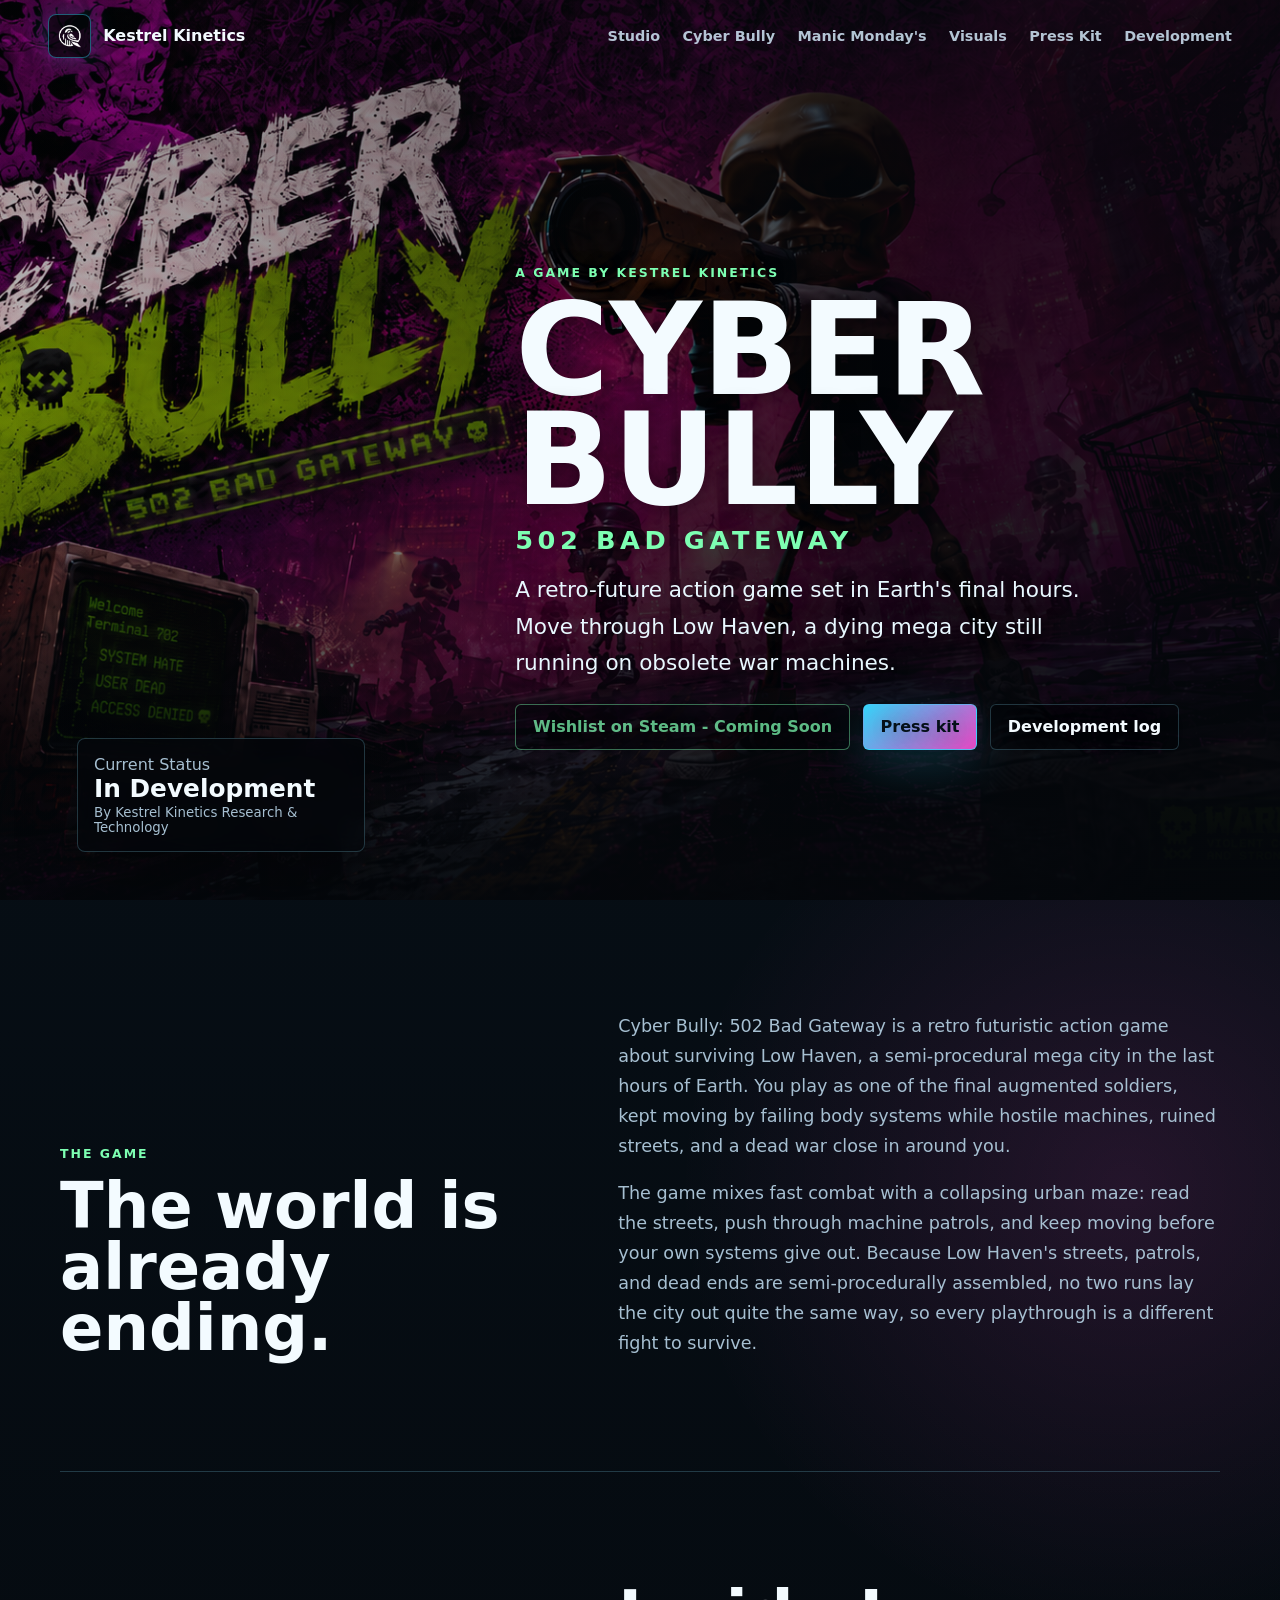
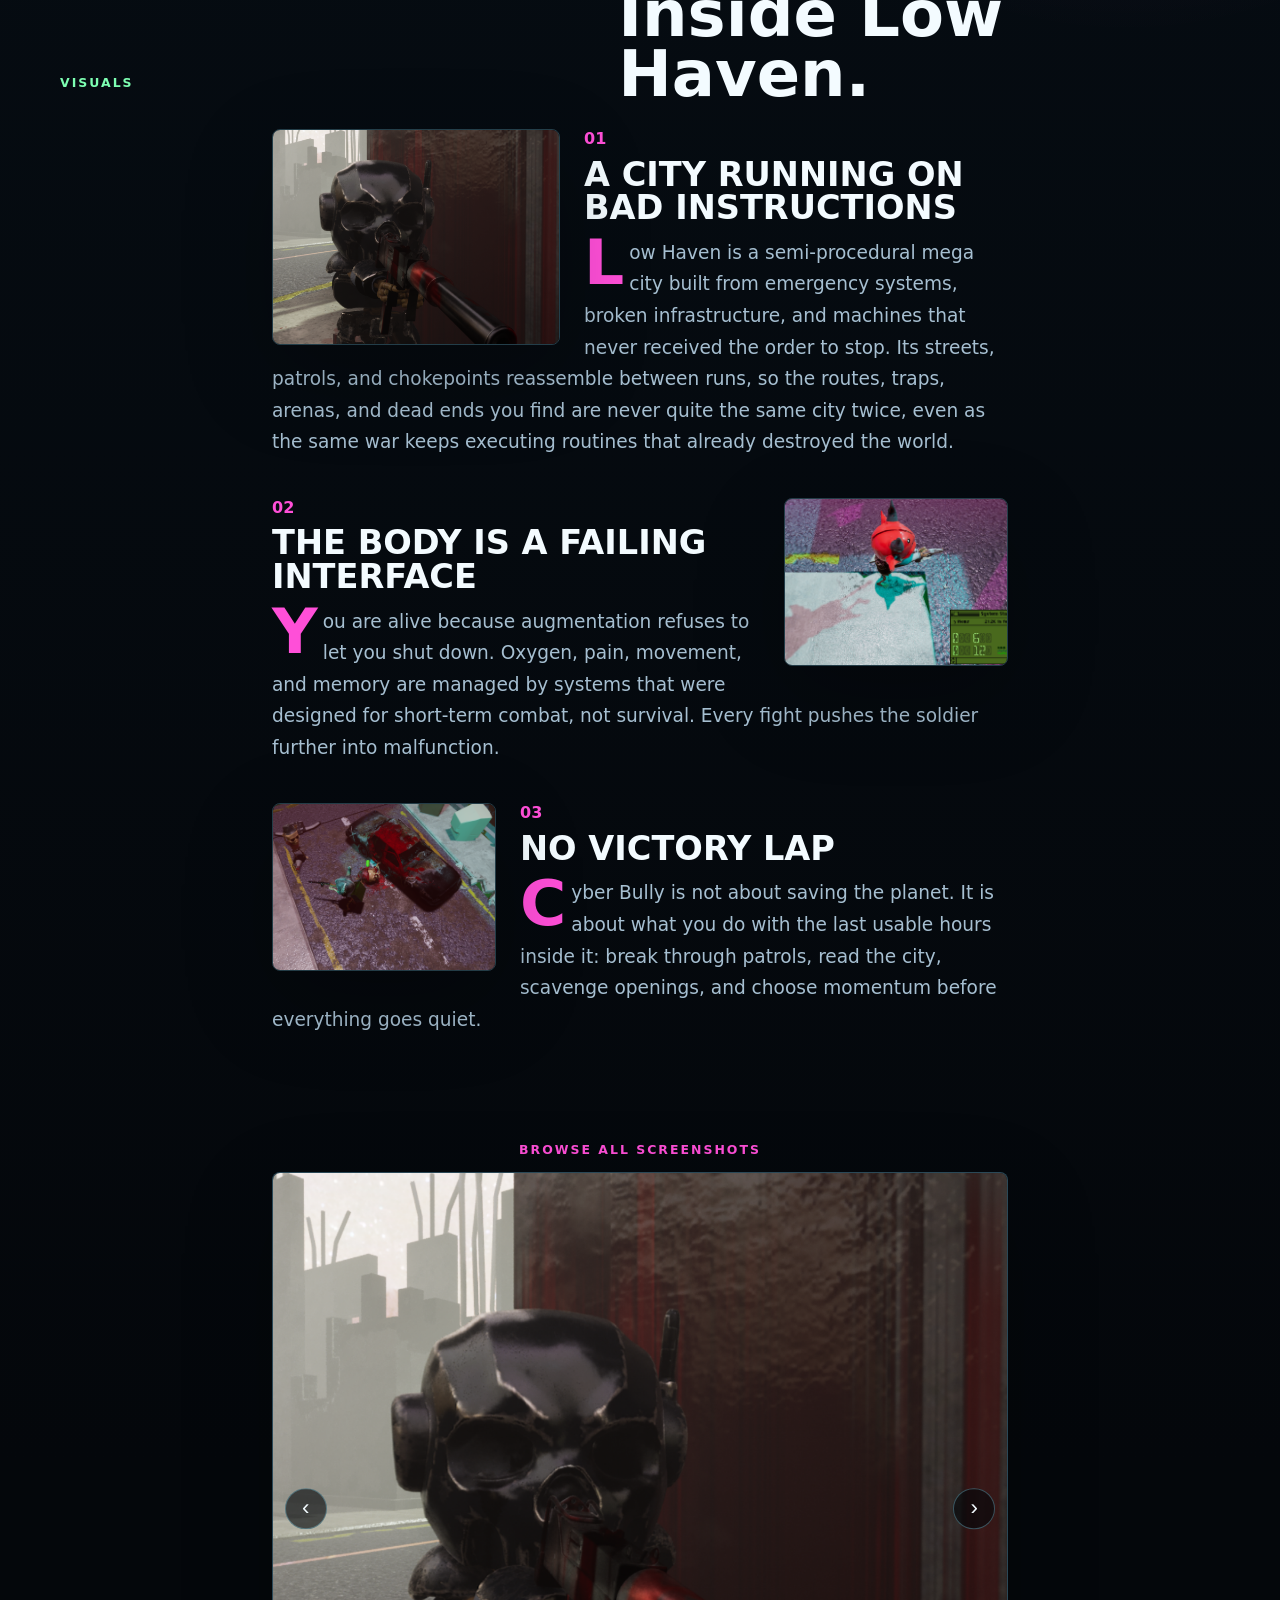
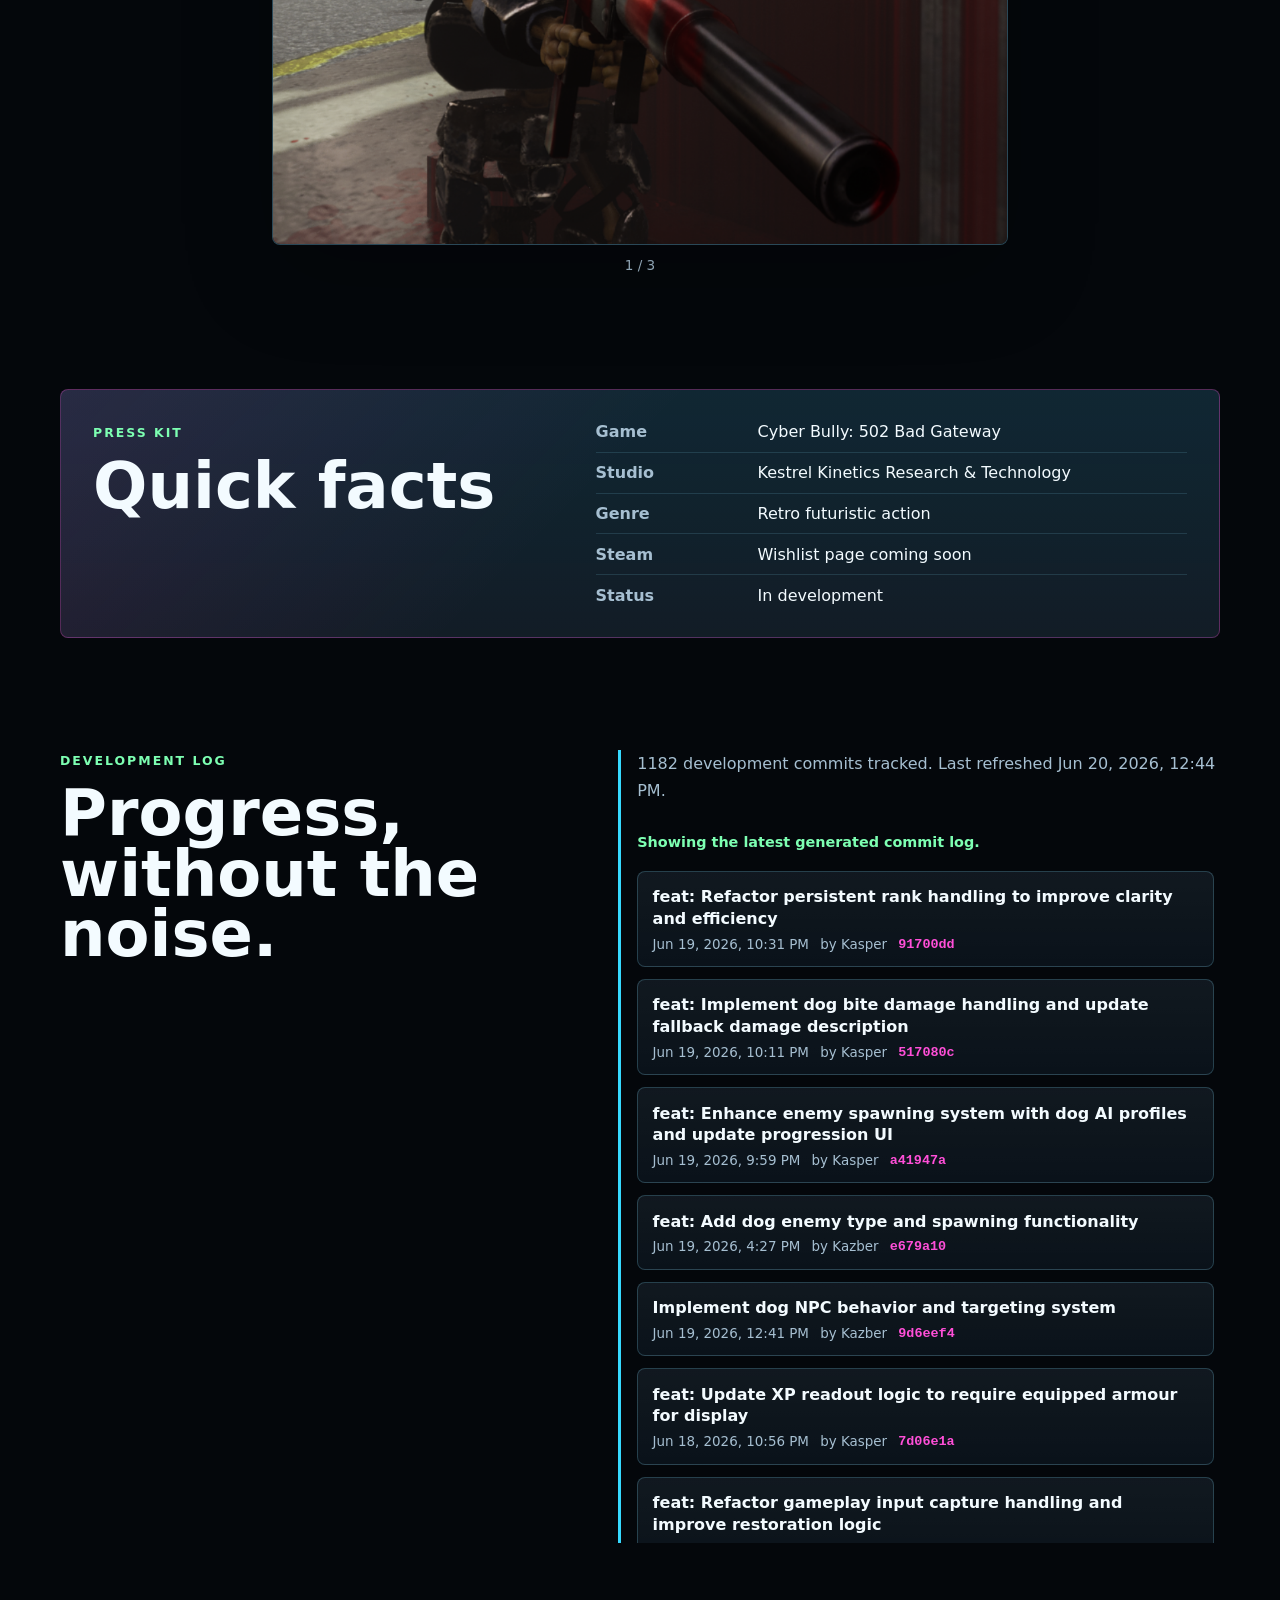
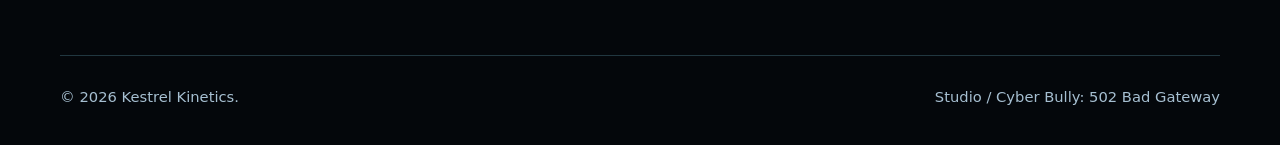
==== cyber-bully/index.html @ 4fff425d "Label the screenshot carousel so it reads as its own section Add a "Browse all screenshots" caption " ====
<!doctype html>
<html lang="en">
  <head>
    <meta charset="utf-8">
    <meta name="viewport" content="width=device-width, initial-scale=1">
    <meta name="description" content="Cyber Bully: 502 Bad Gateway is a retro futuristic action game set in Earth's final hours after World War Three ends civilisation almost instantly.">
    <meta property="og:title" content="Cyber Bully: 502 Bad Gateway | Kestrel Kinetics">
    <meta property="og:description" content="Navigate a procedurally generated mega city as one of the last functioning soldiers on a broken, dying Earth.">
    <meta property="og:type" content="website">
    <meta property="og:image" content="../assets/images/cyber-bully/gallery/title.png">
    <meta name="theme-color" content="#071018">
    <title>Cyber Bully: 502 Bad Gateway | Kestrel Kinetics</title>
    <link rel="icon" href="../assets/icons/kestrel.ico">
    <link rel="preload" href="../assets/images/cyber-bully/gallery/title.png" as="image">
    <link rel="stylesheet" href="../assets/styles.css">
  </head>
  <body data-commit-feed="../assets/commits.json" data-gallery-feed="../assets/gallery.json">
    <header class="site-header" data-header>
      <a class="brand" href="../" aria-label="Kestrel Kinetics home">
        <span class="brand-logo-frame">
          <img class="brand-logo" src="../assets/images/studio/kestrel-logo.png" alt="">
        </span>
        <span class="brand-name">
          <span>Kestrel Kinetics</span>
        </span>
      </a>
      <nav class="site-nav" aria-label="Primary navigation">
        <a href="../">Studio</a>
        <a href="./">Cyber Bully</a>
        <a href="../manic-mondays/">Manic Monday's</a>
        <a href="#visuals">Visuals</a>
        <a href="#press">Press Kit</a>
        <a href="#development">Development</a>
      </nav>
    </header>

    <main id="top">
      <section class="hero game-hero" aria-label="Cyber Bully promotion">
        <img class="hero-image" src="../assets/images/cyber-bully/gallery/title.png" alt="Cyber Bully: 502 Bad Gateway title art showing a skeletal fighter in a neon ruined city.">
        <div class="hero-shade" aria-hidden="true"></div>
        <div class="hero-content">
          <p class="eyebrow">A game by Kestrel Kinetics</p>
          <h1 class="game-title">
            <span>Cyber Bully</span>
            <span class="title-subtitle">502 Bad Gateway</span>
          </h1>
          <p class="hero-copy">A retro-future action game set in Earth's final hours. Move through Low Haven, a dying mega city still running on obsolete war machines.</p>
          <div class="hero-actions">
            <span class="button button-steam button-disabled" aria-disabled="true">Wishlist on Steam - Coming Soon</span>
            <a class="button button-primary" href="#press">Press kit</a>
            <a class="button button-secondary" href="#development">Development log</a>
          </div>
        </div>
        <aside class="status-panel" aria-label="Game status">
          <span>Current Status</span>
          <strong>In Development</strong>
          <small>By Kestrel Kinetics Research &amp; Technology</small>
        </aside>
      </section>

      <section class="section split" id="game">
        <div>
          <p class="eyebrow">The game</p>
          <h2>The world is already ending.</h2>
        </div>
        <div class="intro-copy">
          <p>Cyber Bully: 502 Bad Gateway is a retro futuristic action game about surviving Low Haven, a semi-procedural mega city in the last hours of Earth. You play as one of the final augmented soldiers, kept moving by failing body systems while hostile machines, ruined streets, and a dead war close in around you.</p>
          <p>The game mixes fast combat with a collapsing urban maze: read the streets, push through machine patrols, and keep moving before your own systems give out. Because Low Haven's streets, patrols, and dead ends are semi-procedurally assembled, no two runs lay the city out quite the same way, so every playthrough is a different fight to survive.</p>
        </div>
      </section>

      <section class="section magazine-section" id="visuals">
        <div class="section-heading">
          <p class="eyebrow">Visuals</p>
          <h2>Inside Low Haven.</h2>
        </div>
        <p class="gallery-note" data-gallery-status hidden>Loading image feed...</p>
        <div class="magazine-layout" data-gallery-flow>
          <div class="magazine-copy" data-gallery-block="0">
            <span class="card-number">01</span>
            <h3>A City Running on Bad Instructions</h3>
            <p>Low Haven is a semi-procedural mega city built from emergency systems, broken infrastructure, and machines that never received the order to stop. Its streets, patrols, and chokepoints reassemble between runs, so the routes, traps, arenas, and dead ends you find are never quite the same city twice, even as the same war keeps executing routines that already destroyed the world.</p>
          </div>
          <div class="magazine-copy" data-gallery-block="1">
            <span class="card-number">02</span>
            <h3>The Body Is a Failing Interface</h3>
            <p>You are alive because augmentation refuses to let you shut down. Oxygen, pain, movement, and memory are managed by systems that were designed for short-term combat, not survival. Every fight pushes the soldier further into malfunction.</p>
          </div>
          <div class="magazine-copy" data-gallery-block="2">
            <span class="card-number">03</span>
            <h3>No Victory Lap</h3>
            <p>Cyber Bully is not about saving the planet. It is about what you do with the last usable hours inside it: break through patrols, read the city, scavenge openings, and choose momentum before everything goes quiet.</p>
          </div>
        </div>

        <div class="screenshot-gallery" data-gallery-carousel hidden>
          <p class="screenshot-gallery-label">Browse all screenshots</p>
          <div class="screenshot-gallery-viewport">
            <img class="screenshot-gallery-image" data-gallery-carousel-image alt="">
            <button class="screenshot-gallery-arrow screenshot-gallery-prev" type="button" data-gallery-prev aria-label="Previous screenshot">&#8249;</button>
            <button class="screenshot-gallery-arrow screenshot-gallery-next" type="button" data-gallery-next aria-label="Next screenshot">&#8250;</button>
          </div>
          <p class="screenshot-gallery-count" data-gallery-carousel-count></p>
        </div>
      </section>

      <section class="press-band" id="press">
        <div>
          <p class="eyebrow">Press kit</p>
          <h2>Quick facts</h2>
        </div>
        <dl class="facts">
          <div>
            <dt>Game</dt>
            <dd>Cyber Bully: 502 Bad Gateway</dd>
          </div>
          <div>
            <dt>Studio</dt>
            <dd><a href="../">Kestrel Kinetics Research &amp; Technology</a></dd>
          </div>
          <div>
            <dt>Genre</dt>
            <dd>Retro futuristic action</dd>
          </div>
          <div>
            <dt>Steam</dt>
            <dd>Wishlist page coming soon</dd>
          </div>
          <div>
            <dt>Status</dt>
            <dd>In development</dd>
          </div>
        </dl>
      </section>

      <section class="section development" id="development">
        <div class="section-heading">
          <p class="eyebrow">Development log</p>
          <h2>Progress, without the noise.</h2>
        </div>
        <div class="development-panel">
          <div class="development-summary">
            <p data-commit-summary>Loading the Cyber Bully development history.</p>
          </div>
          <p class="commit-status" data-commit-status>Syncing development log...</p>
          <ol class="commit-list" data-commit-list aria-live="polite"></ol>
        </div>
      </section>
    </main>

    <footer class="site-footer">
      <span>&copy; <span data-year>2026</span> Kestrel Kinetics.</span>
      <span><a href="../">Studio</a> / Cyber Bully: 502 Bad Gateway</span>
    </footer>

    <script src="../assets/script.js"></script>
  </body>
</html>
---- assets/styles.css ----
:root {
  color-scheme: dark;
  --bg: #071018;
  --bg-deep: #04070b;
  --panel: rgba(8, 18, 28, 0.78);
  --panel-solid: #0d1822;
  --text: #f3fbff;
  --muted: #a6bfd1;
  --line: rgba(135, 227, 255, 0.22);
  --cyan: #36d9ff;
  --pink: #ff4fd8;
  --amber: #ffc15a;
  --green: #7dffb2;
  --shadow: rgba(0, 0, 0, 0.45);
  font-family: Inter, ui-sans-serif, system-ui, -apple-system, BlinkMacSystemFont, "Segoe UI", sans-serif;
}

* {
  box-sizing: border-box;
}

html {
  scroll-behavior: smooth;
}

body {
  margin: 0;
  min-width: 320px;
  background:
    radial-gradient(circle at 20% 0%, rgba(54, 217, 255, 0.14), transparent 32rem),
    radial-gradient(circle at 88% 24%, rgba(255, 79, 216, 0.12), transparent 28rem),
    linear-gradient(180deg, var(--bg), var(--bg-deep) 62%);
  color: var(--text);
}

body::before {
  position: fixed;
  inset: 0;
  z-index: -1;
  pointer-events: none;
  content: "";
  opacity: 0.2;
  background-image:
    linear-gradient(rgba(255, 255, 255, 0.04) 1px, transparent 1px),
    linear-gradient(90deg, rgba(255, 255, 255, 0.04) 1px, transparent 1px);
  background-size: 44px 44px;
  mask-image: linear-gradient(180deg, rgba(0, 0, 0, 0.95), transparent 80%);
}

a {
  color: inherit;
  text-decoration: none;
}

img {
  display: block;
  max-width: 100%;
}

.site-header {
  position: fixed;
  top: 0;
  left: 0;
  right: 0;
  z-index: 20;
  display: flex;
  align-items: center;
  justify-content: space-between;
  gap: 1.5rem;
  padding: 0.9rem clamp(1rem, 4vw, 3rem);
  border-bottom: 1px solid transparent;
  transition: background 180ms ease, border-color 180ms ease, backdrop-filter 180ms ease;
}

.site-header.is-scrolled {
  border-color: var(--line);
  background: rgba(4, 7, 11, 0.82);
  backdrop-filter: blur(14px);
}

.brand {
  display: inline-flex;
  align-items: center;
  gap: 0.75rem;
  min-width: 0;
}

.brand-logo-frame {
  display: grid;
  width: 2.7rem;
  height: 2.7rem;
  flex: 0 0 auto;
  place-items: center;
  border: 1px solid rgba(54, 217, 255, 0.42);
  border-radius: 8px;
  background: rgba(4, 7, 11, 0.72);
  box-shadow: 0 0 28px rgba(54, 217, 255, 0.2);
}

.brand-logo {
  width: 2rem;
  height: 2rem;
  object-fit: contain;
}

.brand-name {
  display: block;
  max-width: 24rem;
  color: var(--text);
  font-weight: 900;
  line-height: 1.05;
}

.site-nav {
  display: flex;
  align-items: center;
  justify-content: flex-end;
  gap: clamp(0.7rem, 2.5vw, 1.4rem);
  color: #d8efff;
  font-size: 0.9rem;
  font-weight: 700;
}

.site-nav a {
  opacity: 0.82;
  transition: color 160ms ease, opacity 160ms ease;
}

.site-nav a:hover,
.site-nav a:focus-visible,
.site-footer a:hover,
.site-footer a:focus-visible,
.facts a:hover,
.facts a:focus-visible {
  color: var(--cyan);
  opacity: 1;
}

.studio-hero,
.hero {
  position: relative;
  min-height: 100svh;
  overflow: hidden;
  padding: 7rem clamp(1rem, 6vw, 5rem) 3rem;
  isolation: isolate;
}

.studio-hero {
  display: grid;
  grid-template-columns: minmax(16rem, 0.78fr) minmax(18rem, 1fr);
  gap: clamp(2rem, 7vw, 6rem);
  align-items: center;
}

.studio-hero::after {
  position: absolute;
  inset: auto -10vw -18rem -10vw;
  z-index: -1;
  height: 38rem;
  content: "";
  background:
    linear-gradient(90deg, transparent, rgba(54, 217, 255, 0.24), transparent),
    radial-gradient(circle, rgba(255, 79, 216, 0.18), transparent 62%);
  filter: blur(18px);
}

.studio-logo-stage {
  display: grid;
  place-items: center;
  min-height: 26rem;
  border: 1px solid var(--line);
  border-radius: 8px;
  background:
    radial-gradient(circle at 50% 48%, rgba(54, 217, 255, 0.22), transparent 38%),
    linear-gradient(180deg, rgba(255, 255, 255, 0.055), rgba(255, 255, 255, 0.018)),
    rgba(4, 7, 11, 0.64);
  box-shadow: 0 30px 80px rgba(0, 0, 0, 0.24);
}

.studio-logo-stage img {
  width: min(70%, 22rem);
  max-height: 18rem;
  object-fit: contain;
  filter: drop-shadow(0 0 32px rgba(54, 217, 255, 0.28));
}

.studio-hero-copy {
  width: min(44rem, 100%);
}

.hero {
  display: grid;
}

.hero-image,
.hero-shade {
  position: absolute;
  inset: 0;
  width: 100%;
  height: 100%;
}

.hero-image {
  z-index: -3;
  object-fit: cover;
  object-position: center;
}

.hero-shade {
  z-index: -2;
  background:
    linear-gradient(90deg, rgba(4, 7, 11, 0.16), rgba(4, 7, 11, 0.36) 38%, rgba(4, 7, 11, 0.82) 70%),
    linear-gradient(180deg, rgba(4, 7, 11, 0.28), rgba(4, 7, 11, 0.1) 45%, rgba(4, 7, 11, 0.94));
}

.hero-content {
  align-self: center;
  justify-self: end;
  width: min(43rem, 100%);
  padding-top: 3rem;
  text-shadow: 0 2px 24px var(--shadow);
}

.eyebrow {
  margin: 0 0 0.75rem;
  color: var(--green);
  font-size: 0.78rem;
  font-weight: 900;
  letter-spacing: 0.16em;
  text-transform: uppercase;
}

h1,
h2,
h3,
p {
  margin-top: 0;
}

h1 {
  margin-bottom: 1rem;
  font-size: clamp(3.2rem, 10vw, 8.8rem);
  line-height: 0.86;
  text-transform: uppercase;
}

.studio-hero h1 {
  max-width: 12ch;
}

.studio-title span:first-child,
.game-title span:first-child,
.title-subtitle {
  display: block;
}

.title-subtitle {
  margin-top: 0.7rem;
  color: var(--green);
  font-size: clamp(1rem, 2vw, 1.6rem);
  font-weight: 900;
  letter-spacing: 0.18em;
  line-height: 1.15;
}

h2 {
  margin-bottom: 0;
  font-size: clamp(2.1rem, 5vw, 4.5rem);
  line-height: 0.95;
}

h3 {
  margin-bottom: 0.75rem;
  font-size: 1.2rem;
}

p {
  color: var(--muted);
  line-height: 1.7;
}

.hero-copy {
  max-width: 38rem;
  color: #e8f8ff;
  font-size: clamp(1rem, 1.9vw, 1.35rem);
}

.hero-actions,
.development-summary {
  display: flex;
  flex-wrap: wrap;
  gap: 0.8rem;
  align-items: center;
}

.button {
  display: inline-flex;
  min-height: 2.9rem;
  align-items: center;
  justify-content: center;
  border: 1px solid var(--line);
  border-radius: 6px;
  padding: 0.8rem 1.05rem;
  font-weight: 900;
  transition: transform 160ms ease, border-color 160ms ease, background 160ms ease, box-shadow 160ms ease;
}

.button:hover,
.button:focus-visible,
.project-panel:hover,
.project-panel:focus-visible {
  transform: translateY(-2px);
}

.button-primary {
  border-color: rgba(54, 217, 255, 0.64);
  background: linear-gradient(135deg, rgba(54, 217, 255, 0.98), rgba(255, 79, 216, 0.9));
  box-shadow: 0 16px 50px rgba(54, 217, 255, 0.2);
  color: #041018;
}

.button-secondary {
  background: rgba(4, 7, 11, 0.52);
  color: var(--text);
}

.button-steam {
  border-color: rgba(125, 255, 178, 0.58);
  background: rgba(4, 7, 11, 0.68);
  color: var(--green);
}

.button-disabled {
  cursor: not-allowed;
  opacity: 0.72;
}

.button-disabled:hover,
.button-disabled:focus-visible {
  transform: none;
}

.status-panel {
  position: absolute;
  left: clamp(1rem, 6vw, 5rem);
  bottom: 3rem;
  width: min(18rem, calc(100% - 2rem));
  border: 1px solid var(--line);
  border-radius: 8px;
  padding: 1rem;
  background: rgba(4, 7, 11, 0.68);
  box-shadow: 0 20px 60px rgba(0, 0, 0, 0.32);
  backdrop-filter: blur(12px);
}

.status-panel span,
.status-panel small {
  display: block;
  color: var(--muted);
}

.status-panel strong {
  display: block;
  margin: 0.2rem 0;
  color: var(--text);
  font-size: 1.55rem;
  line-height: 1;
}

.section,
.feature-grid,
.press-band,
.site-footer {
  width: min(1160px, calc(100% - 2rem));
  margin-inline: auto;
}

.section {
  padding: clamp(4rem, 9vw, 7rem) 0;
}

.split,
.section-heading,
.development {
  display: grid;
  grid-template-columns: minmax(0, 0.8fr) minmax(18rem, 1fr);
  gap: clamp(2rem, 6vw, 5rem);
  align-items: end;
}

.split p:last-child {
  margin-bottom: 0;
  font-size: 1.1rem;
}

.intro-copy p {
  font-size: 1.1rem;
}

.intro-copy p:last-child {
  margin-bottom: 0;
}

.project-section {
  border-top: 1px solid var(--line);
}

.section-heading {
  margin-bottom: 1.5rem;
}

.section-heading > p:last-child {
  margin-bottom: 0;
  font-size: 1.05rem;
}

.project-grid {
  display: grid;
  gap: 1.25rem;
}

.project-panel {
  display: grid;
  grid-template-columns: minmax(18rem, 1fr) minmax(16rem, 0.7fr);
  overflow: hidden;
  border: 1px solid rgba(255, 79, 216, 0.28);
  border-radius: 8px;
  background: var(--panel-solid);
  transition: transform 160ms ease, border-color 160ms ease, box-shadow 160ms ease;
}

.project-panel:hover,
.project-panel:focus-visible {
  border-color: rgba(54, 217, 255, 0.46);
  box-shadow: 0 24px 70px rgba(54, 217, 255, 0.12);
}

.project-panel-placeholder {
  opacity: 0.72;
}

.project-media {
  min-height: 20rem;
}

.project-media-placeholder {
  display: block;
  background:
    repeating-linear-gradient(135deg, rgba(255, 255, 255, 0.04) 0 2px, transparent 2px 14px),
    var(--panel);
}

.project-media img {
  width: 100%;
  height: 100%;
  object-fit: cover;
}

.project-copy {
  display: grid;
  align-content: center;
  gap: 0.75rem;
  padding: clamp(1.25rem, 4vw, 2rem);
}

.project-kicker {
  color: var(--green);
  font-size: 0.78rem;
  font-weight: 900;
  letter-spacing: 0.16em;
  text-transform: uppercase;
}

.project-copy strong {
  font-size: clamp(2rem, 4.4vw, 4.2rem);
  line-height: 0.9;
  text-transform: uppercase;
}

.project-copy span:last-child {
  color: var(--muted);
  line-height: 1.7;
}

.feature-grid {
  display: grid;
  grid-template-columns: repeat(3, minmax(0, 1fr));
  gap: 1rem;
  padding-bottom: clamp(4rem, 8vw, 6rem);
}

.compact-grid {
  padding-bottom: clamp(2rem, 5vw, 4rem);
}

.feature-card,
.systems-list article {
  border: 1px solid var(--line);
  border-radius: 8px;
  background:
    linear-gradient(180deg, rgba(255, 255, 255, 0.055), rgba(255, 255, 255, 0.018)),
    var(--panel);
  box-shadow: 0 22px 70px rgba(0, 0, 0, 0.18);
}

.feature-card {
  min-height: 18rem;
  padding: 1.25rem;
}

.feature-card p,
.systems-list p {
  margin-bottom: 0;
}

.card-number {
  display: inline-block;
  margin-bottom: 3.5rem;
  color: var(--pink);
  font-weight: 900;
}

.systems {
  border-top: 1px solid var(--line);
}

.magazine-section {
  border-top: 1px solid var(--line);
}

.gallery-note {
  max-width: 42rem;
  margin-bottom: 1.2rem;
  color: var(--green);
  font-size: 0.9rem;
  font-weight: 800;
}

.magazine-layout {
  max-width: 46rem;
  margin: 0 auto;
}

.magazine-layout::after {
  content: "";
  display: table;
  clear: both;
}

.magazine-copy {
  margin-bottom: clamp(1.5rem, 4vw, 2.5rem);
}

.magazine-copy::after {
  content: "";
  display: table;
  clear: both;
}

.magazine-copy p:first-of-type::first-letter {
  float: left;
  margin: 0.02em 0.08em 0 0;
  color: var(--pink);
  font-size: 3.4em;
  font-weight: 900;
  line-height: 0.78;
}

.magazine-image {
  position: relative;
  float: left;
  width: min(100%, 14rem);
  height: auto;
  margin: 0 clamp(1rem, 3vw, 1.5rem) 0.5rem 0;
  border: 1px solid rgba(135, 227, 255, 0.24);
  border-radius: 8px;
  object-fit: cover;
  aspect-ratio: 4 / 3;
  box-shadow: 0 30px 90px rgba(0, 0, 0, 0.24);
  shape-outside: inset(0 round 8px);
  transition: transform 260ms ease, filter 260ms ease;
}

.magazine-image.is-right {
  float: right;
  margin: 0 0 0.5rem clamp(1rem, 3vw, 1.5rem);
}

.magazine-image.is-featured {
  width: min(100%, 18rem);
}

.magazine-image:hover {
  filter: saturate(1.08) contrast(1.06);
  transform: scale(1.02);
}

.magazine-copy .card-number {
  margin-bottom: 0.6rem;
}

.magazine-copy h3 {
  font-size: clamp(1.5rem, 3vw, 2.1rem);
  line-height: 1;
  text-transform: uppercase;
}

.magazine-copy p {
  margin-bottom: 0;
  font-size: clamp(1rem, 1.8vw, 1.16rem);
}

.screenshot-gallery {
  max-width: 46rem;
  margin: clamp(2.5rem, 6vw, 4rem) auto 0;
}

.screenshot-gallery-label {
  margin: 0 0 0.75rem;
  color: var(--pink);
  font-size: 0.78rem;
  font-weight: 900;
  letter-spacing: 0.16em;
  text-transform: uppercase;
  text-align: center;
}

.screenshot-gallery-viewport {
  position: relative;
  overflow: hidden;
  min-height: clamp(16rem, 40vw, 28rem);
  border: 1px solid rgba(135, 227, 255, 0.24);
  border-radius: 8px;
  background: var(--panel-solid);
  box-shadow: 0 30px 90px rgba(0, 0, 0, 0.24);
}

.screenshot-gallery-image {
  display: block;
  width: 100%;
  height: 100%;
  object-fit: cover;
}

.screenshot-gallery-arrow {
  position: absolute;
  top: 50%;
  display: grid;
  width: 2.6rem;
  height: 2.6rem;
  align-items: center;
  justify-content: center;
  transform: translateY(-50%);
  border: 1px solid rgba(135, 227, 255, 0.32);
  border-radius: 50%;
  background: rgba(4, 7, 11, 0.62);
  color: var(--text);
  font-size: 1.4rem;
  line-height: 1;
  cursor: pointer;
  transition: background 160ms ease, border-color 160ms ease;
}

.screenshot-gallery-arrow:hover,
.screenshot-gallery-arrow:focus-visible {
  border-color: rgba(54, 217, 255, 0.6);
  background: rgba(4, 7, 11, 0.85);
}

.screenshot-gallery-prev {
  left: 0.75rem;
}

.screenshot-gallery-next {
  right: 0.75rem;
}

.screenshot-gallery-count {
  margin: 0.6rem 0 0;
  color: var(--muted);
  font-size: 0.85rem;
  text-align: center;
}

.systems-list {
  display: grid;
  gap: 0.8rem;
}

.systems-list article {
  display: grid;
  grid-template-columns: minmax(12rem, 0.4fr) minmax(0, 1fr);
  gap: 1rem;
  align-items: start;
  padding: 1rem;
}

.press-band {
  display: grid;
  grid-template-columns: minmax(0, 0.72fr) minmax(20rem, 1fr);
  gap: clamp(2rem, 6vw, 5rem);
  align-items: start;
  border: 1px solid rgba(255, 79, 216, 0.28);
  border-radius: 8px;
  padding: clamp(1.25rem, 4vw, 2rem);
  background:
    linear-gradient(135deg, rgba(255, 79, 216, 0.1), transparent 45%),
    linear-gradient(180deg, rgba(54, 217, 255, 0.08), rgba(255, 255, 255, 0.018)),
    var(--panel-solid);
}

.facts {
  display: grid;
  gap: 0.65rem;
  margin: 0;
}

.facts div {
  display: grid;
  grid-template-columns: minmax(8rem, 0.34fr) minmax(0, 1fr);
  gap: 1rem;
  border-bottom: 1px solid rgba(135, 227, 255, 0.14);
  padding-bottom: 0.65rem;
}

.facts div:last-child {
  border-bottom: 0;
  padding-bottom: 0;
}

dt {
  color: var(--muted);
  font-weight: 800;
}

dd {
  margin: 0;
  color: var(--text);
}

.development {
  align-items: start;
}

.development .section-heading {
  display: block;
  margin-bottom: 0;
}

.development-panel {
  border-left: 3px solid var(--cyan);
  padding-left: 1rem;
}

.development-summary {
  align-items: flex-start;
  flex-direction: column;
  margin-bottom: 1.25rem;
}

.development-summary p {
  margin-bottom: 0.4rem;
}

.commit-status {
  margin-bottom: 1rem;
  color: var(--green);
  font-size: 0.9rem;
  font-weight: 800;
}

.commit-list {
  display: grid;
  gap: 0.75rem;
  max-height: 42rem;
  margin: 0;
  overflow: auto;
  padding: 0 0.4rem 0 0;
  list-style: none;
}

.commit-item {
  border: 1px solid var(--line);
  border-radius: 8px;
  padding: 0.9rem;
  background:
    linear-gradient(180deg, rgba(255, 255, 255, 0.045), rgba(255, 255, 255, 0.014)),
    rgba(8, 18, 28, 0.68);
}

.commit-title {
  display: inline-block;
  margin-bottom: 0.45rem;
  color: var(--text);
  font-weight: 900;
  line-height: 1.35;
}

.commit-meta {
  display: flex;
  flex-wrap: wrap;
  gap: 0.45rem 0.7rem;
  color: var(--muted);
  font-size: 0.84rem;
}

.commit-sha {
  color: var(--pink);
  font-family: ui-monospace, "Cascadia Code", "Consolas", monospace;
  font-weight: 900;
}

.site-footer {
  display: flex;
  flex-wrap: wrap;
  justify-content: space-between;
  gap: 0.75rem;
  border-top: 1px solid var(--line);
  padding: 2rem 0 2.5rem;
  color: var(--muted);
  font-size: 0.92rem;
}

@media (max-width: 900px) {
  .site-header {
    align-items: flex-start;
    flex-direction: column;
    gap: 0.8rem;
  }

  .site-nav {
    width: 100%;
    justify-content: flex-start;
    overflow-x: auto;
    padding-bottom: 0.1rem;
  }

  .studio-hero,
  .split,
  .section-heading,
  .press-band,
  .development,
  .systems-list article,
  .project-panel {
    grid-template-columns: 1fr;
  }

  .magazine-image,
  .magazine-image.is-right {
    float: none;
    width: 100%;
    margin: 0 0 1rem;
  }

  .studio-hero {
    min-height: auto;
    padding-top: 9rem;
  }

  .studio-logo-stage {
    min-height: 20rem;
  }

  .hero {
    min-height: 920px;
    padding-top: 9rem;
  }

  .hero-image {
    object-position: 43% center;
  }

  .hero-content {
    align-self: start;
    justify-self: start;
    padding-top: 1.5rem;
  }

  .hero-shade {
    background:
      linear-gradient(180deg, rgba(4, 7, 11, 0.6), rgba(4, 7, 11, 0.12) 45%, rgba(4, 7, 11, 0.94)),
      linear-gradient(90deg, rgba(4, 7, 11, 0.2), rgba(4, 7, 11, 0.42));
  }

  .feature-grid {
    grid-template-columns: 1fr;
  }

  .feature-card {
    min-height: auto;
  }

  .card-number {
    margin-bottom: 1.5rem;
  }
}

@media (max-width: 560px) {
  h1 {
    font-size: clamp(3.1rem, 18vw, 4.5rem);
  }

  .brand-name {
    max-width: 16rem;
  }

  .hero {
    min-height: 820px;
  }

  .hero-actions .button,
  .development-summary .button {
    width: 100%;
  }

  .status-panel {
    bottom: 1rem;
  }

  .facts div {
    grid-template-columns: 1fr;
    gap: 0.18rem;
  }

}
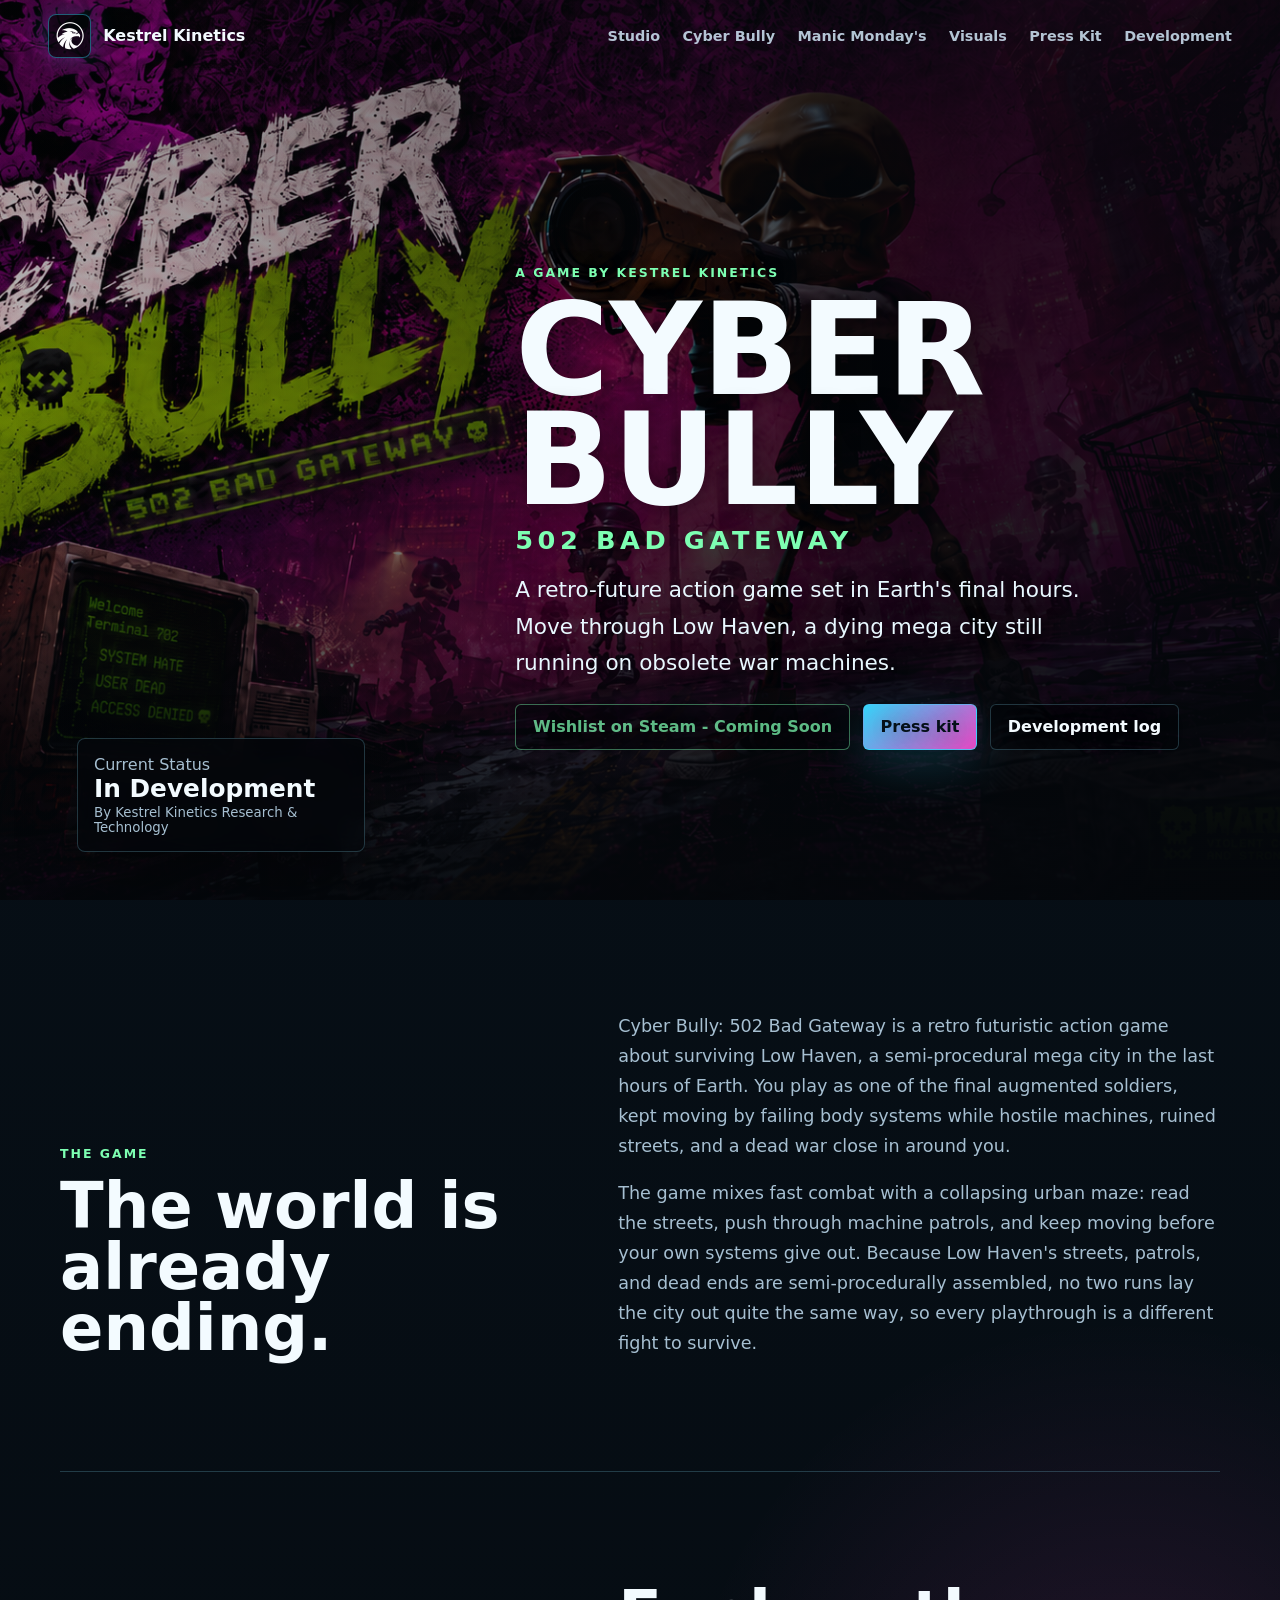
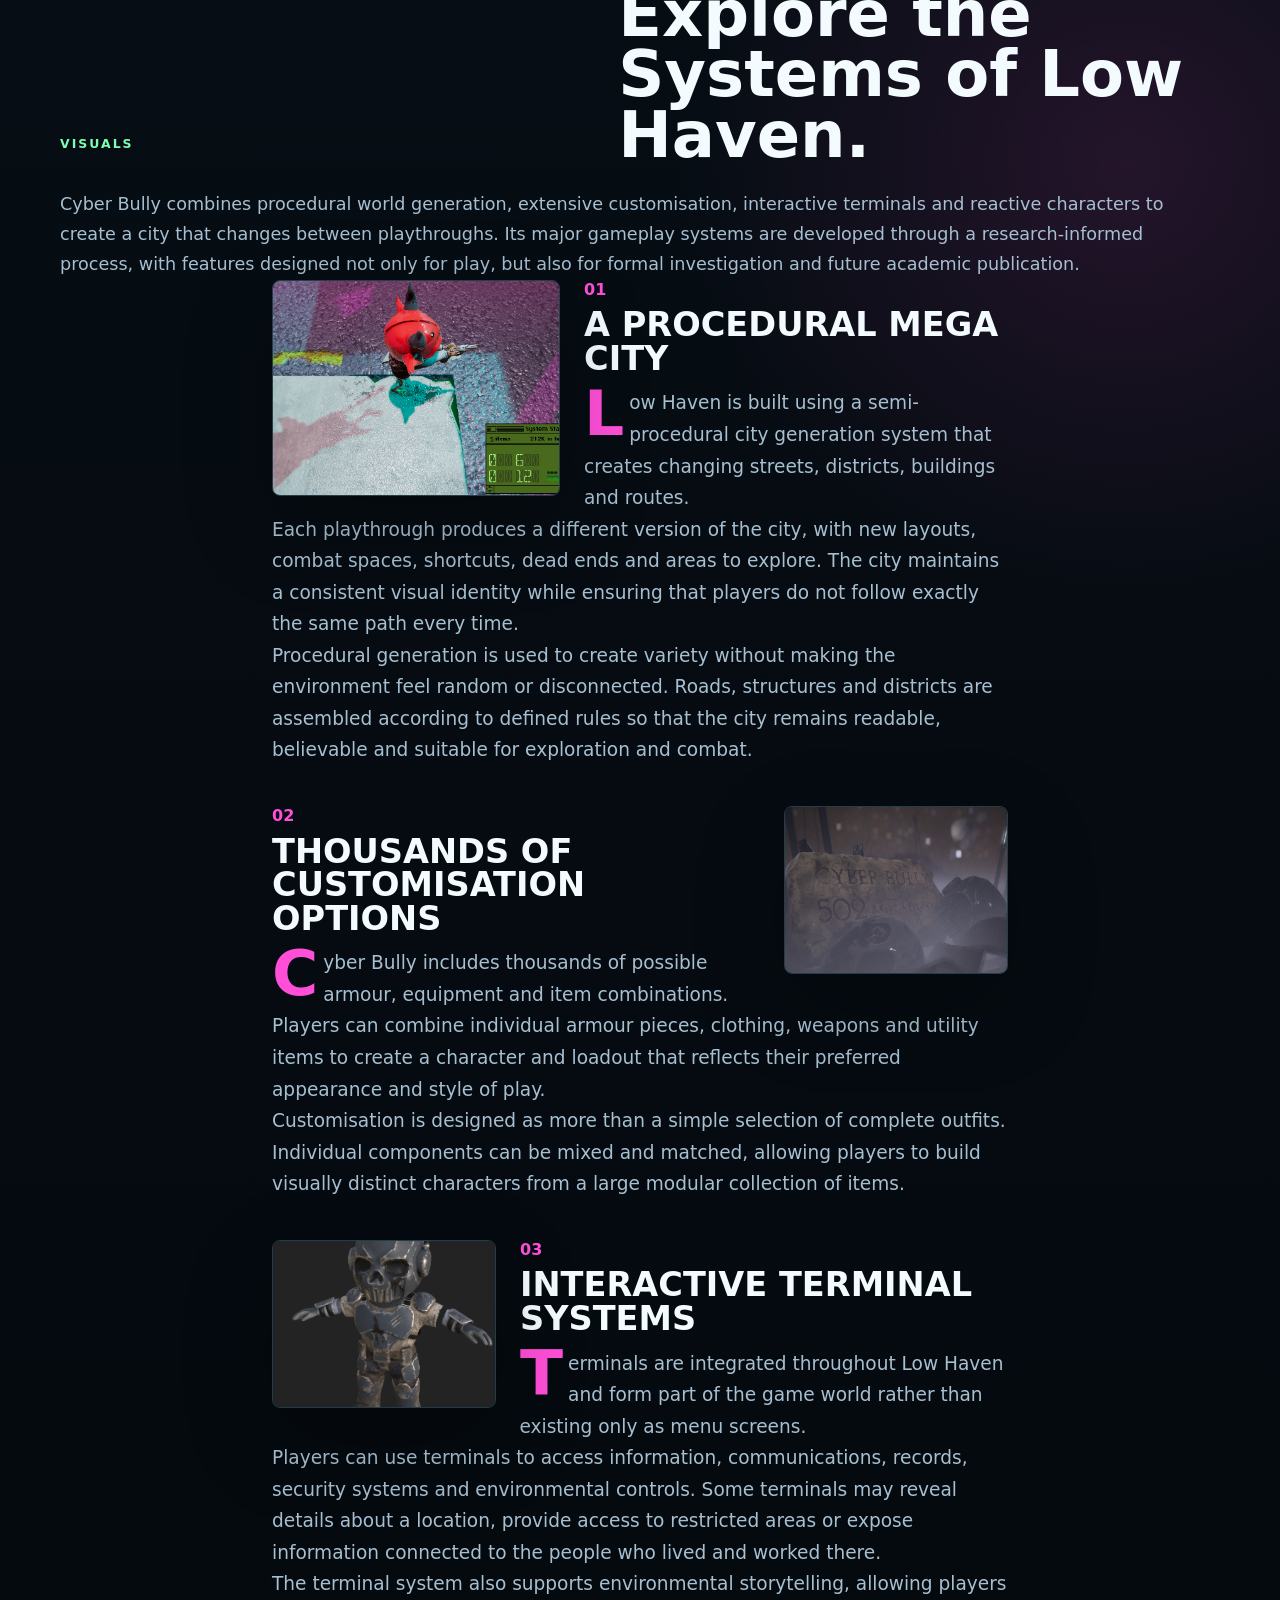
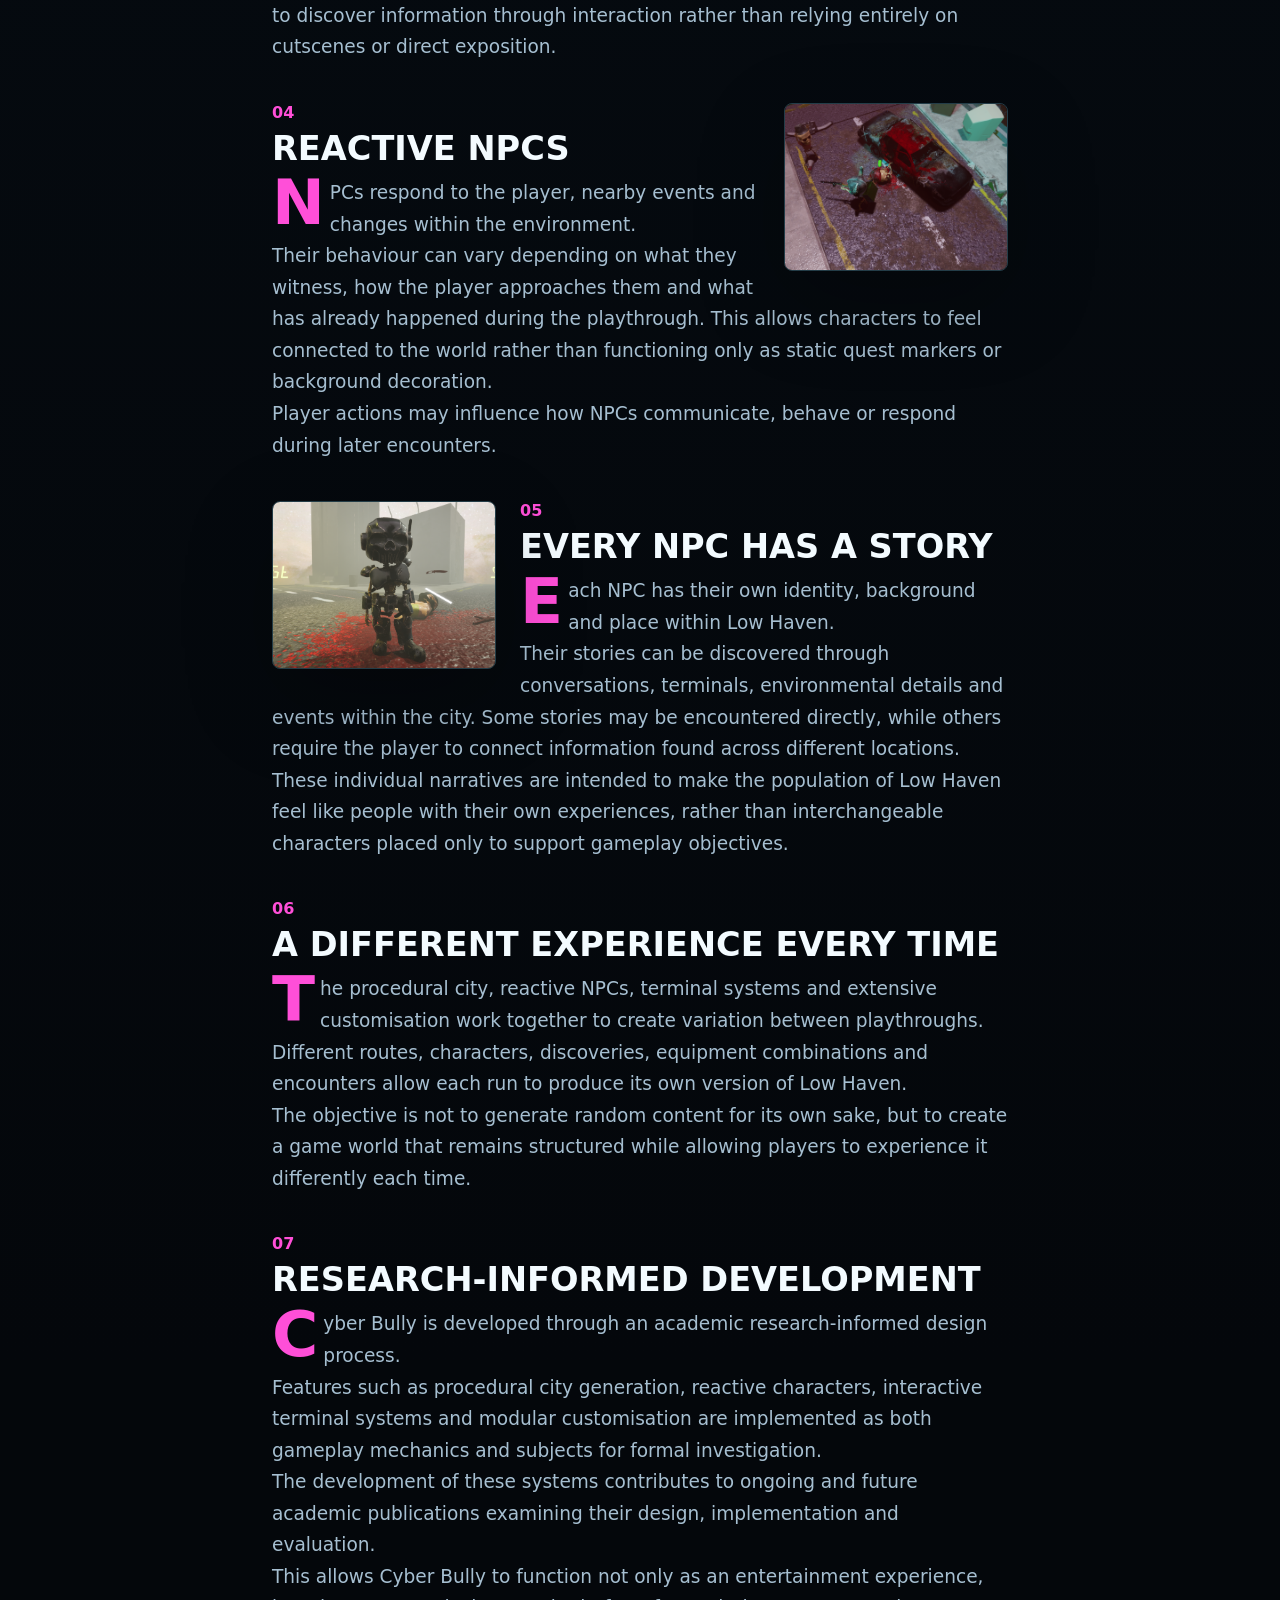
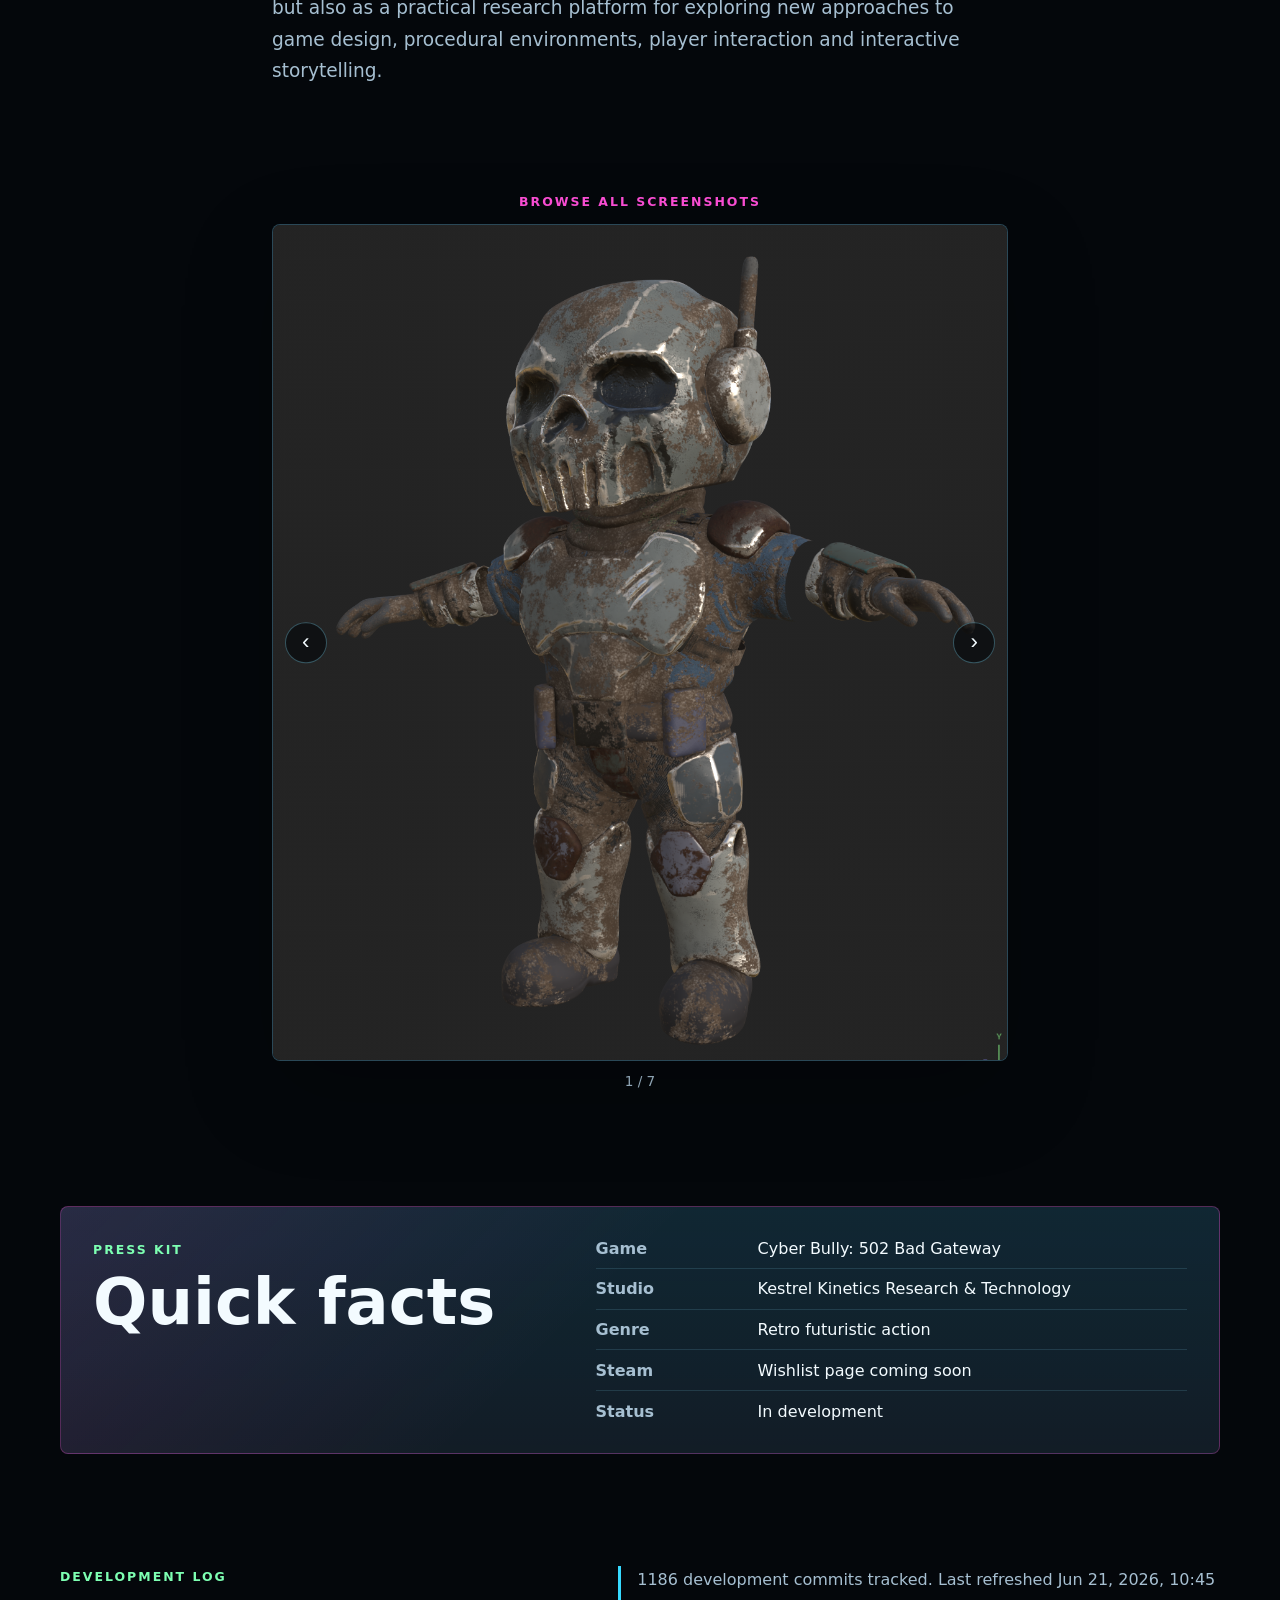
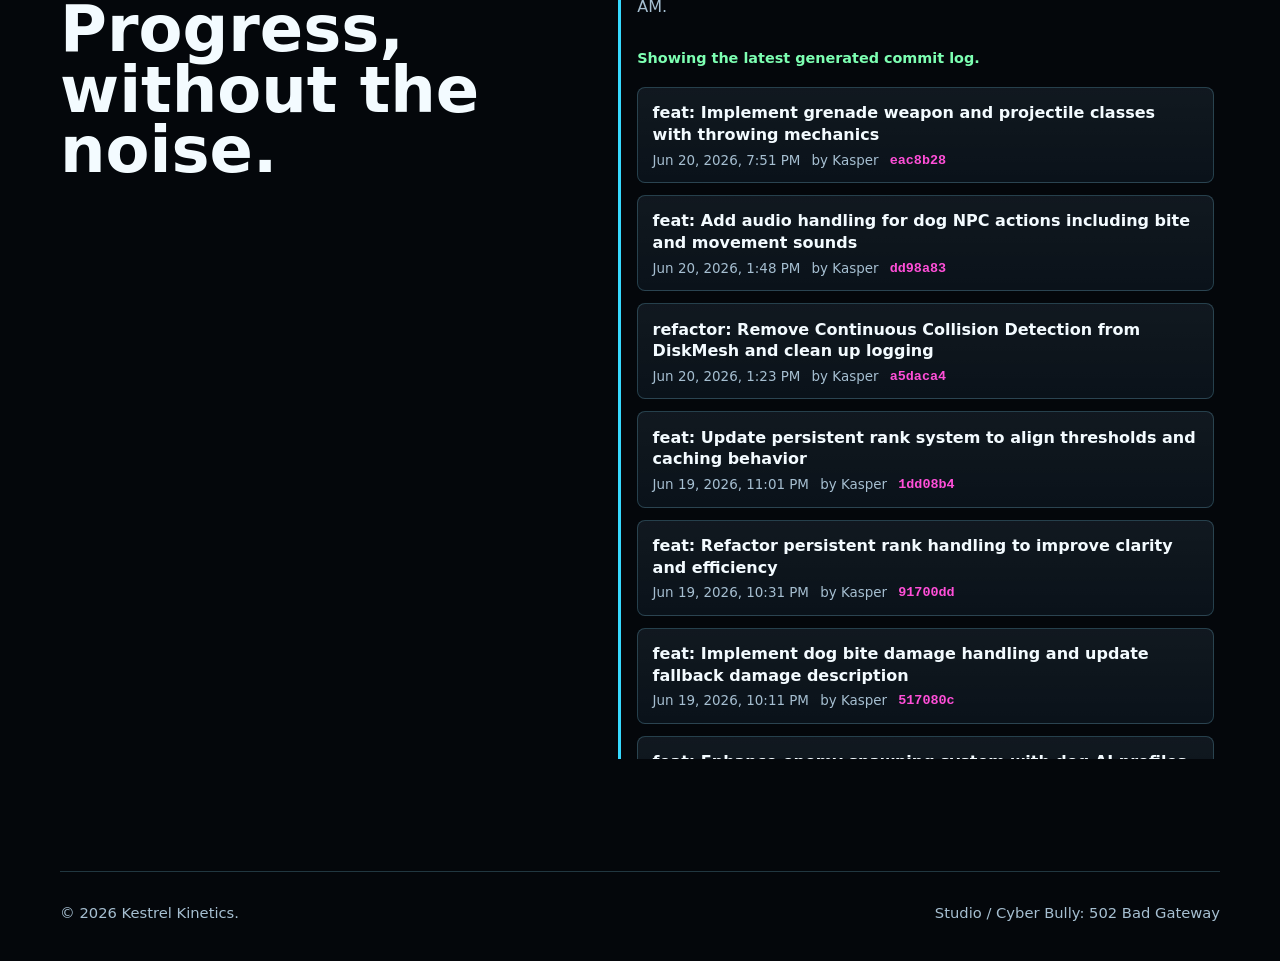
==== commit 015c9f9b: "Enhance visuals section with detailed descriptions and improved headings" ====
--- a/cyber-bully/index.html
+++ b/cyber-bully/index.html
@@ -72,24 +72,62 @@
       <section class="section magazine-section" id="visuals">
         <div class="section-heading">
           <p class="eyebrow">Visuals</p>
-          <h2>Inside Low Haven.</h2>
+          <h2>Explore the Systems of Low Haven.</h2>
+        </div>
+        <div class="intro-copy">
+          <p>Cyber Bully combines procedural world generation, extensive customisation, interactive terminals and reactive characters to create a city that changes between playthroughs. Its major gameplay systems are developed through a research-informed process, with features designed not only for play, but also for formal investigation and future academic publication.</p>
         </div>
         <p class="gallery-note" data-gallery-status hidden>Loading image feed...</p>
         <div class="magazine-layout" data-gallery-flow>
           <div class="magazine-copy" data-gallery-block="0">
             <span class="card-number">01</span>
-            <h3>A City Running on Bad Instructions</h3>
-            <p>Low Haven is a semi-procedural mega city built from emergency systems, broken infrastructure, and machines that never received the order to stop. Its streets, patrols, and chokepoints reassemble between runs, so the routes, traps, arenas, and dead ends you find are never quite the same city twice, even as the same war keeps executing routines that already destroyed the world.</p>
+            <h3>A Procedural Mega City</h3>
+            <p>Low Haven is built using a semi-procedural city generation system that creates changing streets, districts, buildings and routes.</p>
+            <p>Each playthrough produces a different version of the city, with new layouts, combat spaces, shortcuts, dead ends and areas to explore. The city maintains a consistent visual identity while ensuring that players do not follow exactly the same path every time.</p>
+            <p>Procedural generation is used to create variety without making the environment feel random or disconnected. Roads, structures and districts are assembled according to defined rules so that the city remains readable, believable and suitable for exploration and combat.</p>
           </div>
           <div class="magazine-copy" data-gallery-block="1">
             <span class="card-number">02</span>
-            <h3>The Body Is a Failing Interface</h3>
-            <p>You are alive because augmentation refuses to let you shut down. Oxygen, pain, movement, and memory are managed by systems that were designed for short-term combat, not survival. Every fight pushes the soldier further into malfunction.</p>
+            <h3>Thousands of Customisation Options</h3>
+            <p>Cyber Bully includes thousands of possible armour, equipment and item combinations.</p>
+            <p>Players can combine individual armour pieces, clothing, weapons and utility items to create a character and loadout that reflects their preferred appearance and style of play.</p>
+            <p>Customisation is designed as more than a simple selection of complete outfits. Individual components can be mixed and matched, allowing players to build visually distinct characters from a large modular collection of items.</p>
           </div>
           <div class="magazine-copy" data-gallery-block="2">
             <span class="card-number">03</span>
-            <h3>No Victory Lap</h3>
-            <p>Cyber Bully is not about saving the planet. It is about what you do with the last usable hours inside it: break through patrols, read the city, scavenge openings, and choose momentum before everything goes quiet.</p>
+            <h3>Interactive Terminal Systems</h3>
+            <p>Terminals are integrated throughout Low Haven and form part of the game world rather than existing only as menu screens.</p>
+            <p>Players can use terminals to access information, communications, records, security systems and environmental controls. Some terminals may reveal details about a location, provide access to restricted areas or expose information connected to the people who lived and worked there.</p>
+            <p>The terminal system also supports environmental storytelling, allowing players to discover information through interaction rather than relying entirely on cutscenes or direct exposition.</p>
+          </div>
+          <div class="magazine-copy" data-gallery-block="3">
+            <span class="card-number">04</span>
+            <h3>Reactive NPCs</h3>
+            <p>NPCs respond to the player, nearby events and changes within the environment.</p>
+            <p>Their behaviour can vary depending on what they witness, how the player approaches them and what has already happened during the playthrough. This allows characters to feel connected to the world rather than functioning only as static quest markers or background decoration.</p>
+            <p>Player actions may influence how NPCs communicate, behave or respond during later encounters.</p>
+          </div>
+          <div class="magazine-copy" data-gallery-block="4">
+            <span class="card-number">05</span>
+            <h3>Every NPC Has a Story</h3>
+            <p>Each NPC has their own identity, background and place within Low Haven.</p>
+            <p>Their stories can be discovered through conversations, terminals, environmental details and events within the city. Some stories may be encountered directly, while others require the player to connect information found across different locations.</p>
+            <p>These individual narratives are intended to make the population of Low Haven feel like people with their own experiences, rather than interchangeable characters placed only to support gameplay objectives.</p>
+          </div>
+          <div class="magazine-copy" data-gallery-block="5">
+            <span class="card-number">06</span>
+            <h3>A Different Experience Every Time</h3>
+            <p>The procedural city, reactive NPCs, terminal systems and extensive customisation work together to create variation between playthroughs.</p>
+            <p>Different routes, characters, discoveries, equipment combinations and encounters allow each run to produce its own version of Low Haven.</p>
+            <p>The objective is not to generate random content for its own sake, but to create a game world that remains structured while allowing players to experience it differently each time.</p>
+          </div>
+          <div class="magazine-copy" data-gallery-block="6">
+            <span class="card-number">07</span>
+            <h3>Research-Informed Development</h3>
+            <p>Cyber Bully is developed through an academic research-informed design process.</p>
+            <p>Features such as procedural city generation, reactive characters, interactive terminal systems and modular customisation are implemented as both gameplay mechanics and subjects for formal investigation.</p>
+            <p>The development of these systems contributes to ongoing and future academic publications examining their design, implementation and evaluation.</p>
+            <p>This allows Cyber Bully to function not only as an entertainment experience, but also as a practical research platform for exploring new approaches to game design, procedural environments, player interaction and interactive storytelling.</p>
           </div>
         </div>
 
--- a/assets/styles.css
+++ b/assets/styles.css
@@ -126,6 +126,36 @@
   transition: color 160ms ease, opacity 160ms ease;
 }
 
+.social-link {
+  display: inline-flex;
+  flex: 0 0 auto;
+  align-items: center;
+  justify-content: center;
+  width: 2.1rem;
+  height: 2.1rem;
+  border-radius: 50%;
+  background: rgba(54, 217, 255, 0.12);
+  opacity: 0.9;
+  transition: transform 160ms ease, background 160ms ease, opacity 160ms ease;
+}
+
+.social-link svg {
+  width: 1.1rem;
+  height: 1.1rem;
+  fill: currentColor;
+}
+
+.social-link:hover,
+.social-link:focus-visible {
+  transform: translateY(-2px);
+  background: rgba(54, 217, 255, 0.24);
+  opacity: 1;
+}
+
+.site-footer .social-link {
+  color: var(--muted);
+}
+
 .site-nav a:hover,
 .site-nav a:focus-visible,
 .site-footer a:hover,
@@ -146,10 +176,12 @@
 }
 
 .studio-hero {
-  display: grid;
-  grid-template-columns: minmax(16rem, 0.78fr) minmax(18rem, 1fr);
-  gap: clamp(2rem, 7vw, 6rem);
+  display: flex;
+  flex-direction: column;
   align-items: center;
+  justify-content: center;
+  gap: clamp(1.5rem, 5vw, 2.75rem);
+  text-align: center;
 }
 
 .studio-hero::after {
@@ -165,27 +197,61 @@
 }
 
 .studio-logo-stage {
+  position: relative;
   display: grid;
   place-items: center;
-  min-height: 26rem;
-  border: 1px solid var(--line);
-  border-radius: 8px;
+  width: min(20rem, 70vw);
+  height: min(20rem, 70vw);
+  border-radius: 50%;
   background:
-    radial-gradient(circle at 50% 48%, rgba(54, 217, 255, 0.22), transparent 38%),
-    linear-gradient(180deg, rgba(255, 255, 255, 0.055), rgba(255, 255, 255, 0.018)),
+    radial-gradient(circle at 50% 45%, rgba(54, 217, 255, 0.26), transparent 60%),
     rgba(4, 7, 11, 0.64);
-  box-shadow: 0 30px 80px rgba(0, 0, 0, 0.24);
+  box-shadow: 0 30px 90px rgba(0, 0, 0, 0.32);
+  animation: logo-float 7s ease-in-out infinite;
+}
+
+.studio-logo-ring {
+  position: absolute;
+  inset: -1px;
+  border-radius: 50%;
+  background: conic-gradient(from 0deg, var(--cyan), var(--pink), var(--green), var(--cyan));
+  -webkit-mask: radial-gradient(closest-side, transparent calc(100% - 2px), #000 calc(100% - 2px));
+  mask: radial-gradient(closest-side, transparent calc(100% - 2px), #000 calc(100% - 2px));
+  animation: logo-spin 12s linear infinite;
 }
 
 .studio-logo-stage img {
-  width: min(70%, 22rem);
-  max-height: 18rem;
+  width: 60%;
+  max-height: 60%;
   object-fit: contain;
-  filter: drop-shadow(0 0 32px rgba(54, 217, 255, 0.28));
+  filter: drop-shadow(0 0 36px rgba(54, 217, 255, 0.4));
+}
+
+@keyframes logo-spin {
+  to {
+    transform: rotate(360deg);
+  }
+}
+
+@keyframes logo-float {
+  0%,
+  100% {
+    transform: translateY(0);
+  }
+  50% {
+    transform: translateY(-0.6rem);
+  }
 }
 
 .studio-hero-copy {
+  display: flex;
+  flex-direction: column;
+  align-items: center;
   width: min(44rem, 100%);
+}
+
+.studio-hero-copy .hero-actions {
+  justify-content: center;
 }
 
 .hero {
@@ -245,7 +311,8 @@
 }
 
 .studio-hero h1 {
-  max-width: 12ch;
+  max-width: 18ch;
+  margin-inline: auto;
 }
 
 .studio-title span:first-child,
@@ -835,7 +902,6 @@
     padding-bottom: 0.1rem;
   }
 
-  .studio-hero,
   .split,
   .section-heading,
   .press-band,
@@ -858,7 +924,8 @@
   }
 
   .studio-logo-stage {
-    min-height: 20rem;
+    width: min(15rem, 70vw);
+    height: min(15rem, 70vw);
   }
 
   .hero {
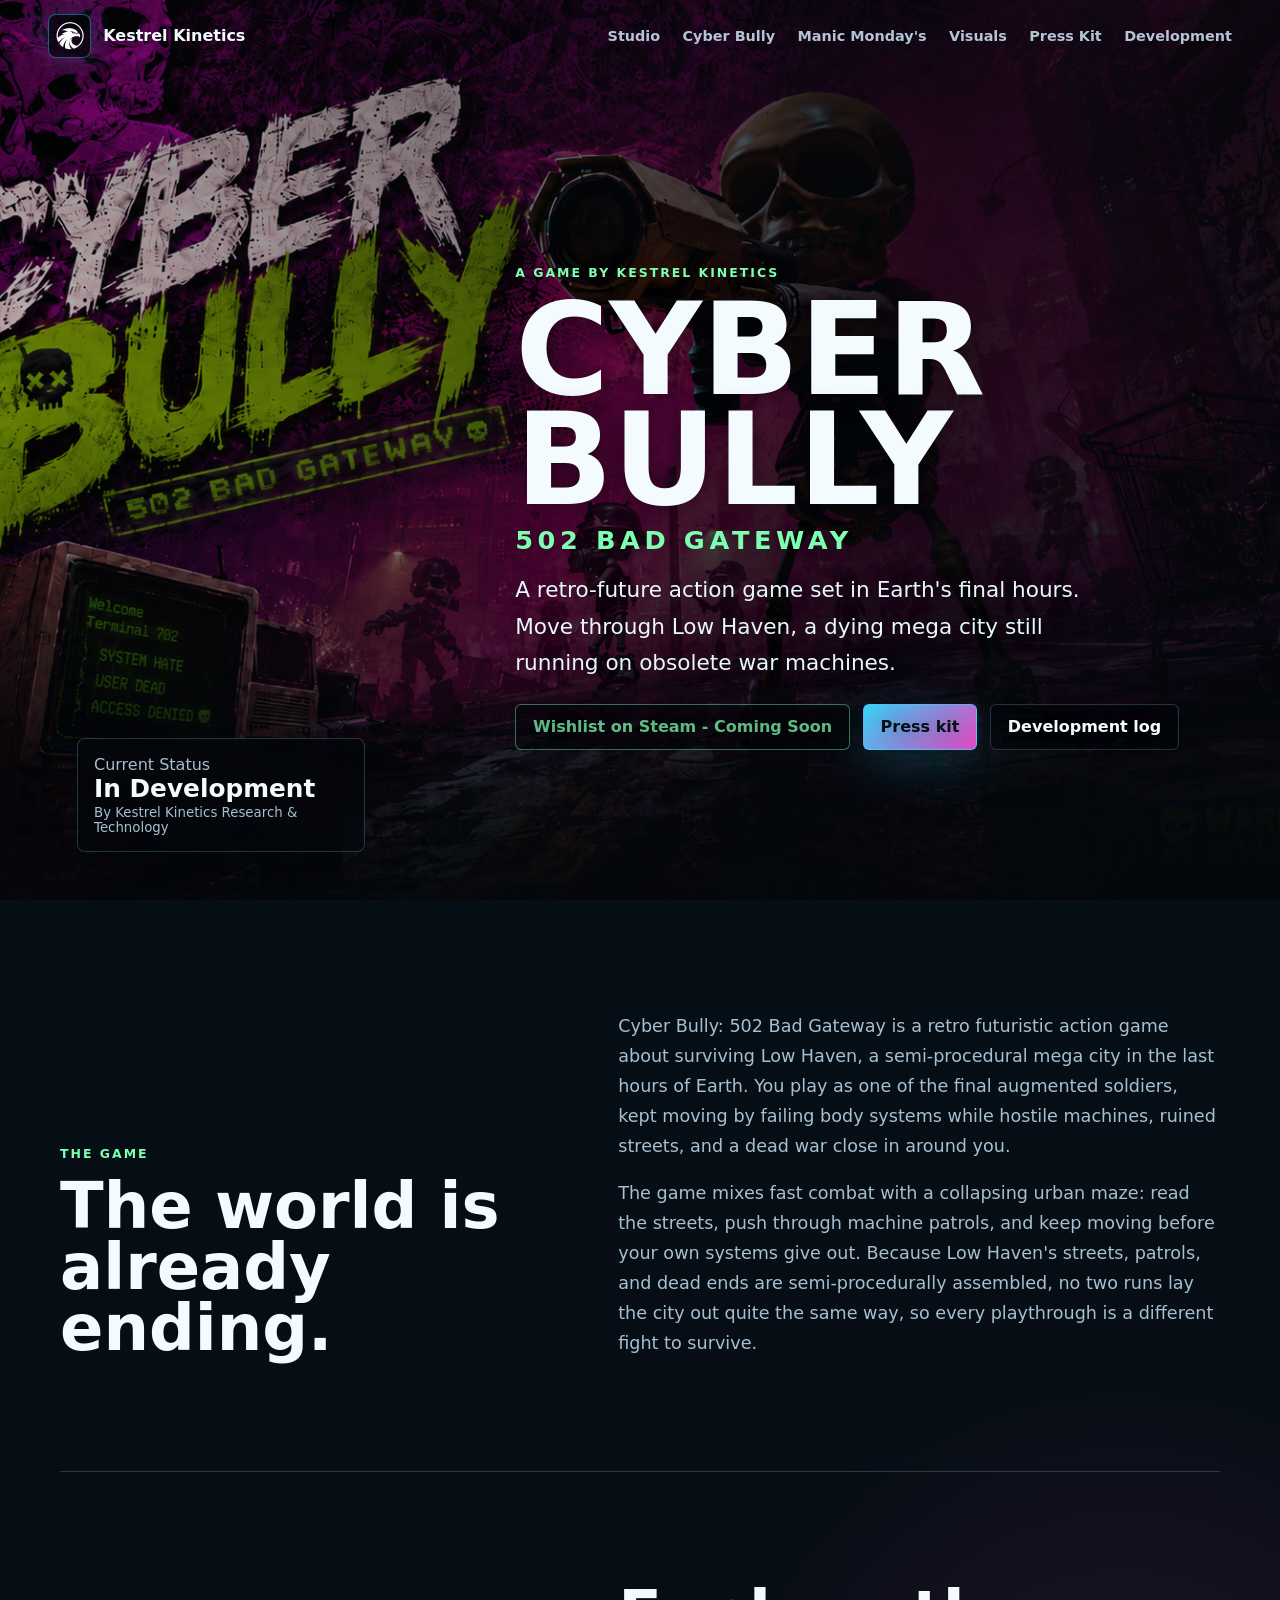
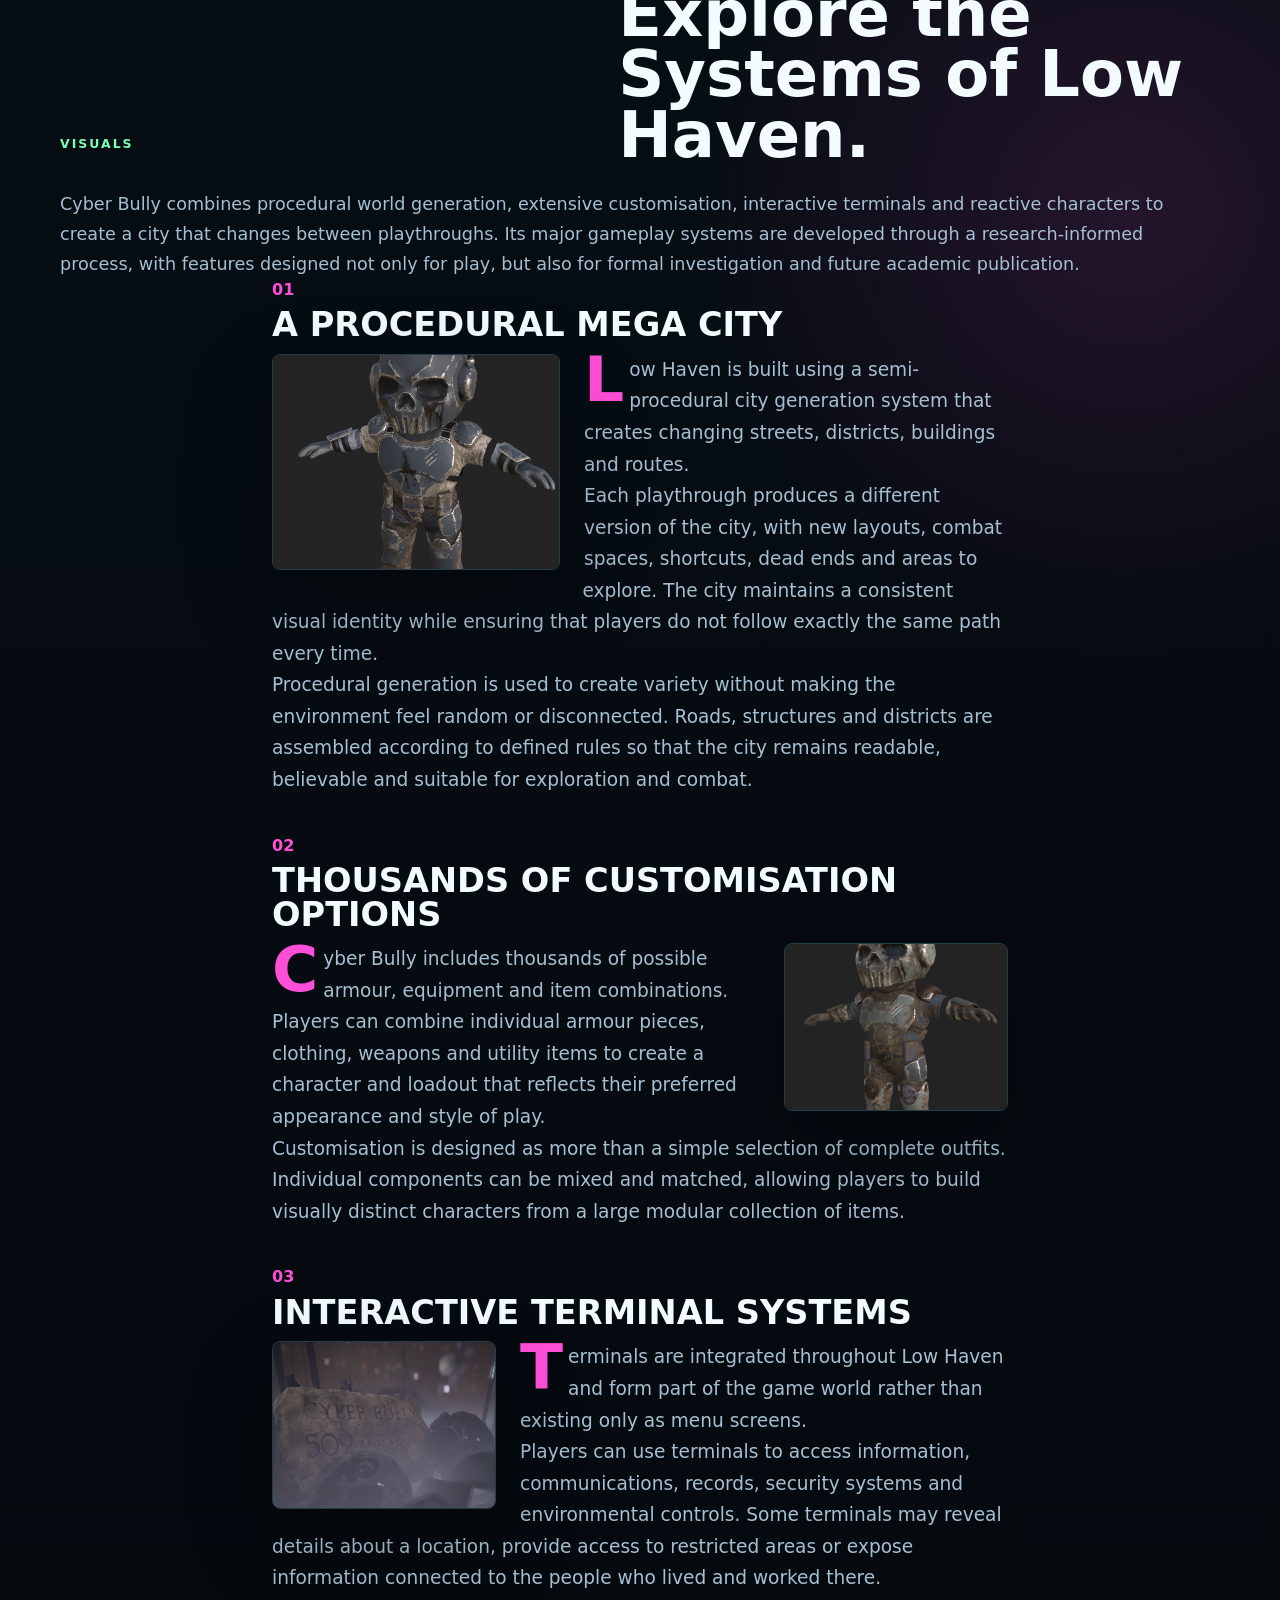
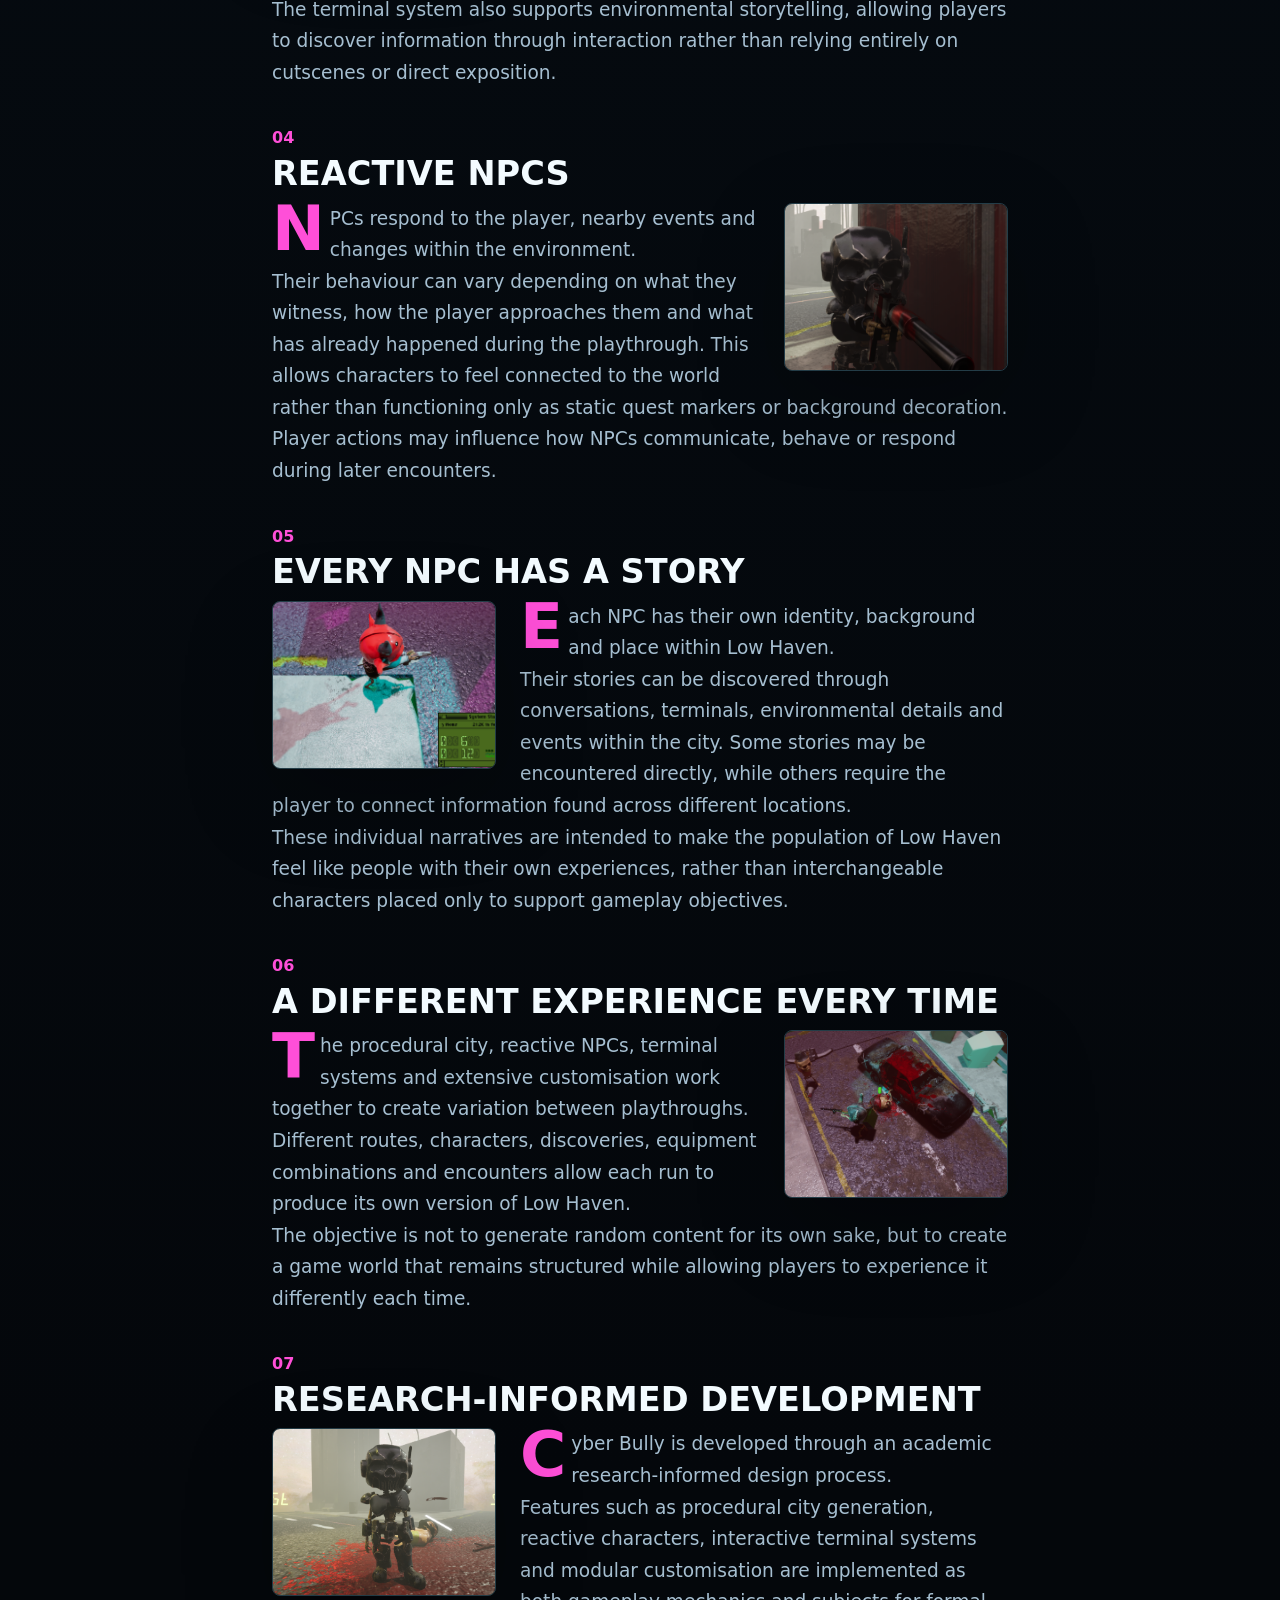
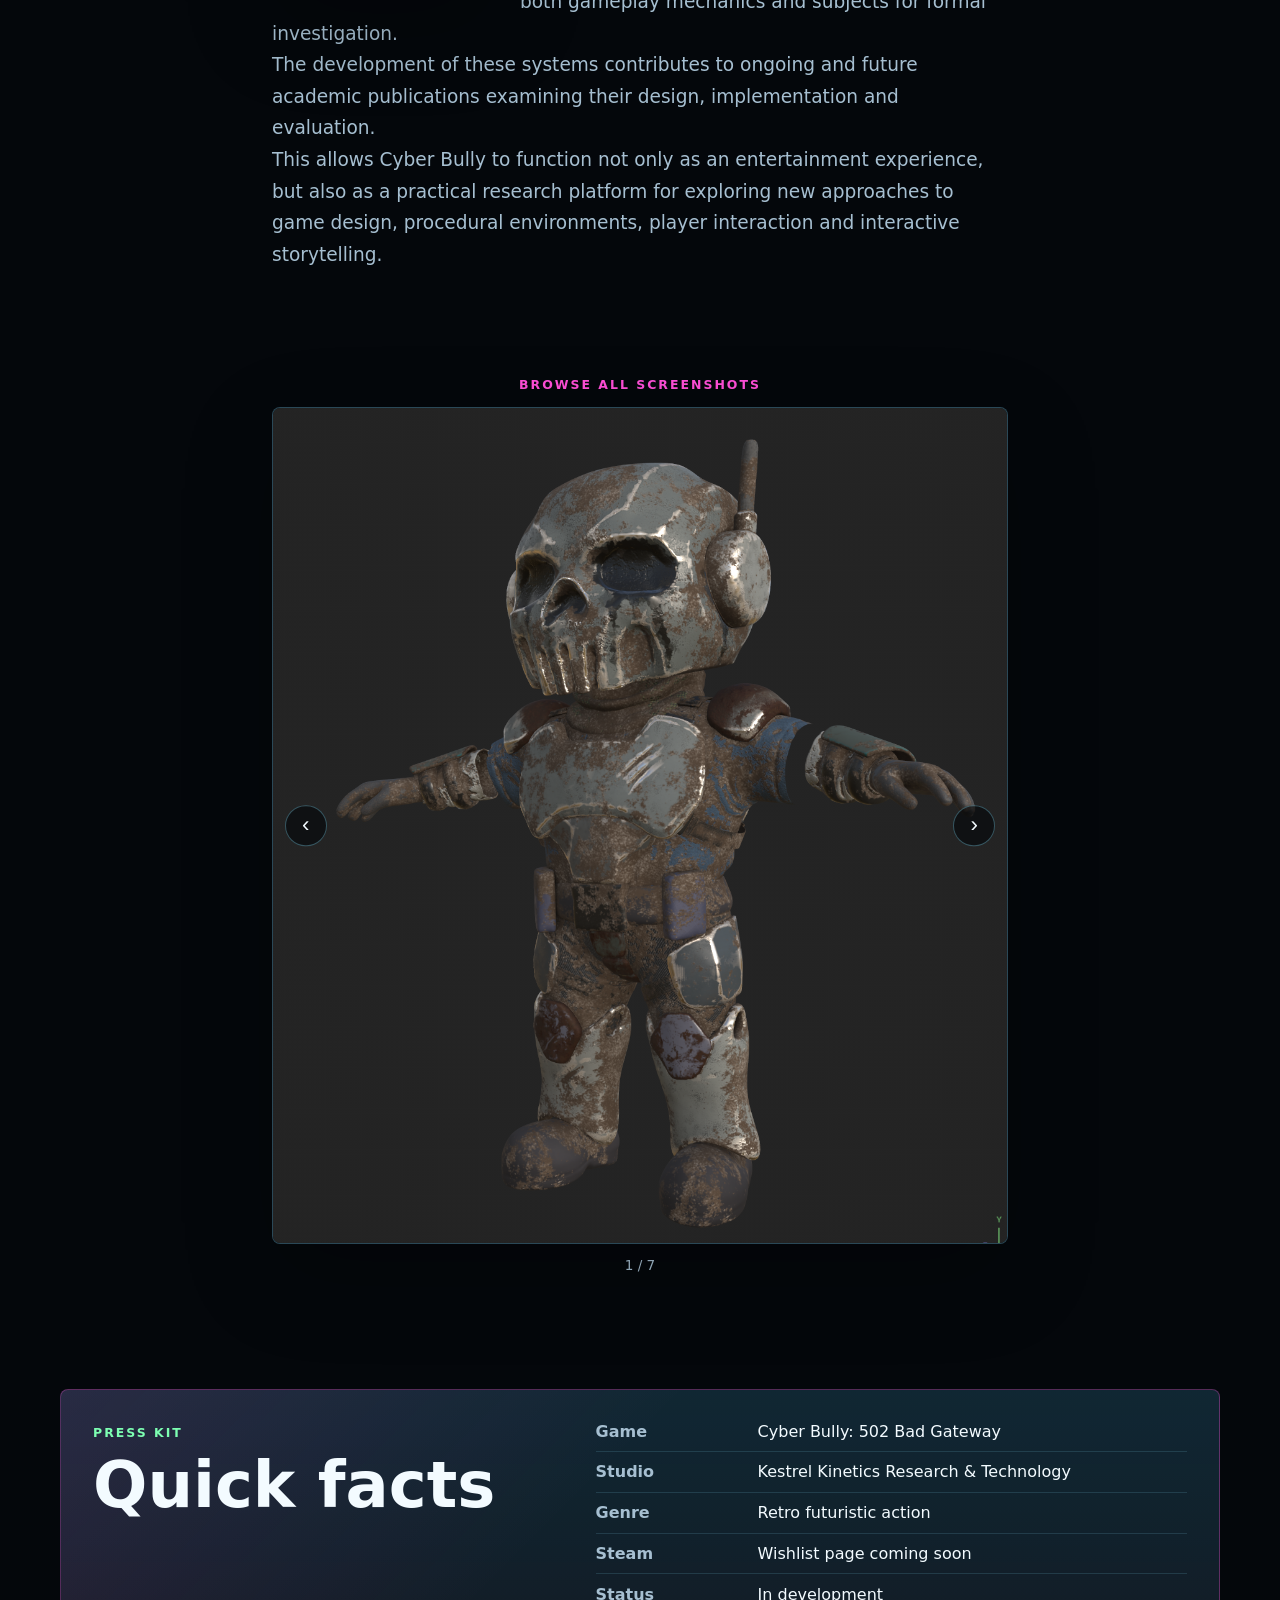
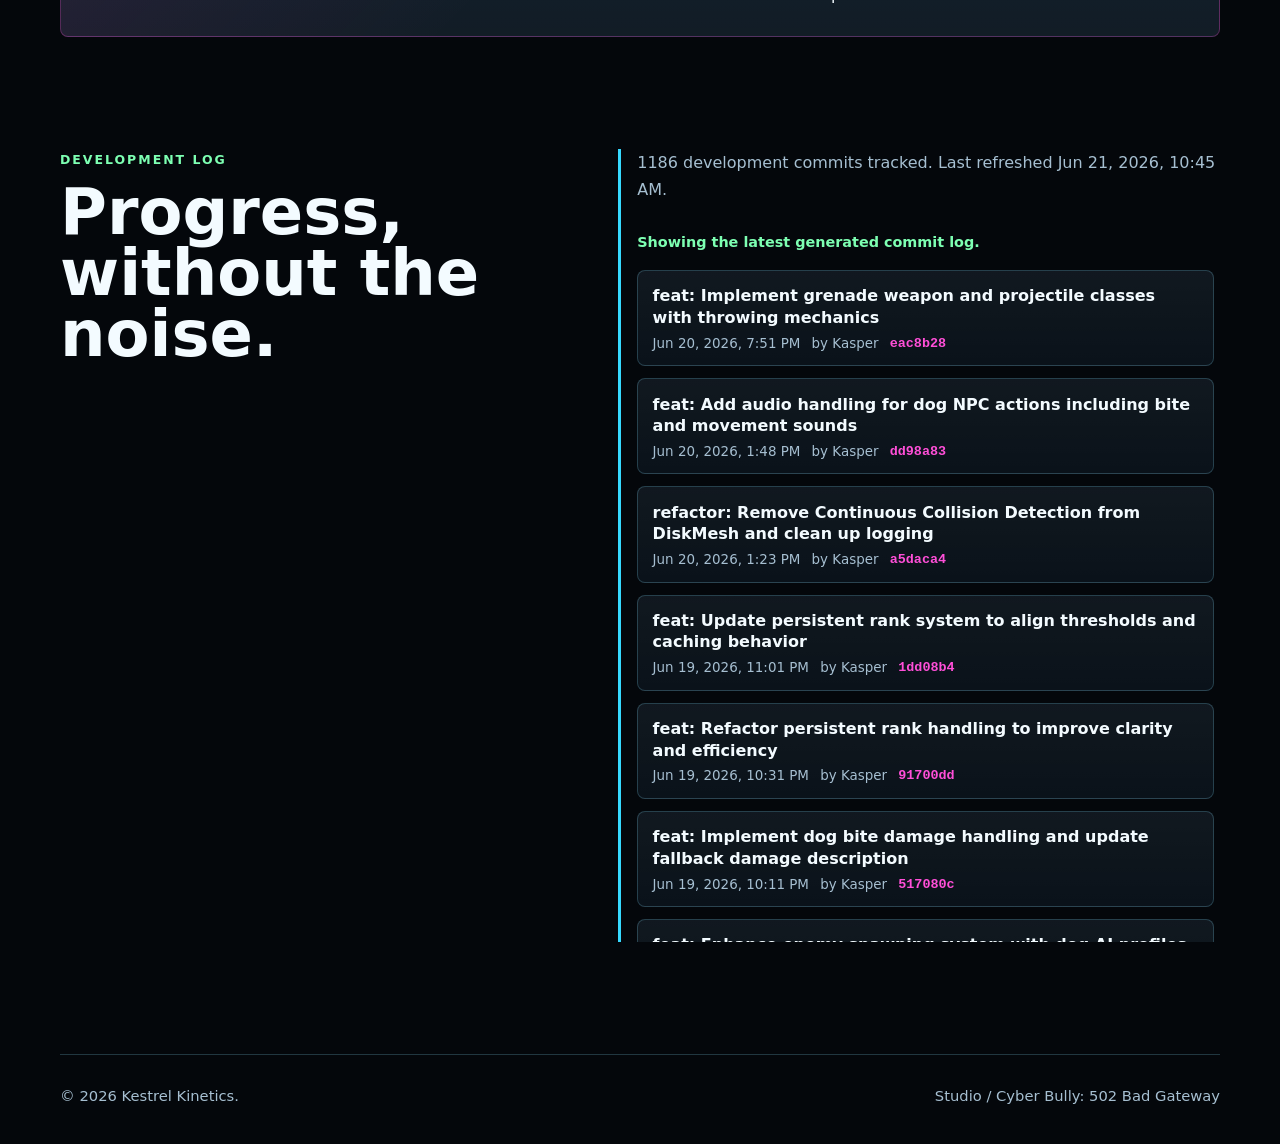
==== commit 8633ac81: "Add support for Manic Monday's gallery and update related workflows" ====
--- a/cyber-bully/index.html
+++ b/cyber-bully/index.html
@@ -14,7 +14,7 @@
     <link rel="preload" href="../assets/images/cyber-bully/gallery/title.png" as="image">
     <link rel="stylesheet" href="../assets/styles.css">
   </head>
-  <body data-commit-feed="../assets/commits.json" data-gallery-feed="../assets/gallery.json">
+  <body data-commit-feed="../assets/commits.json" data-gallery-feed="../assets/gallery.json" data-game-name="Cyber Bully: 502 Bad Gateway">
     <header class="site-header" data-header>
       <a class="brand" href="../" aria-label="Kestrel Kinetics home">
         <span class="brand-logo-frame">
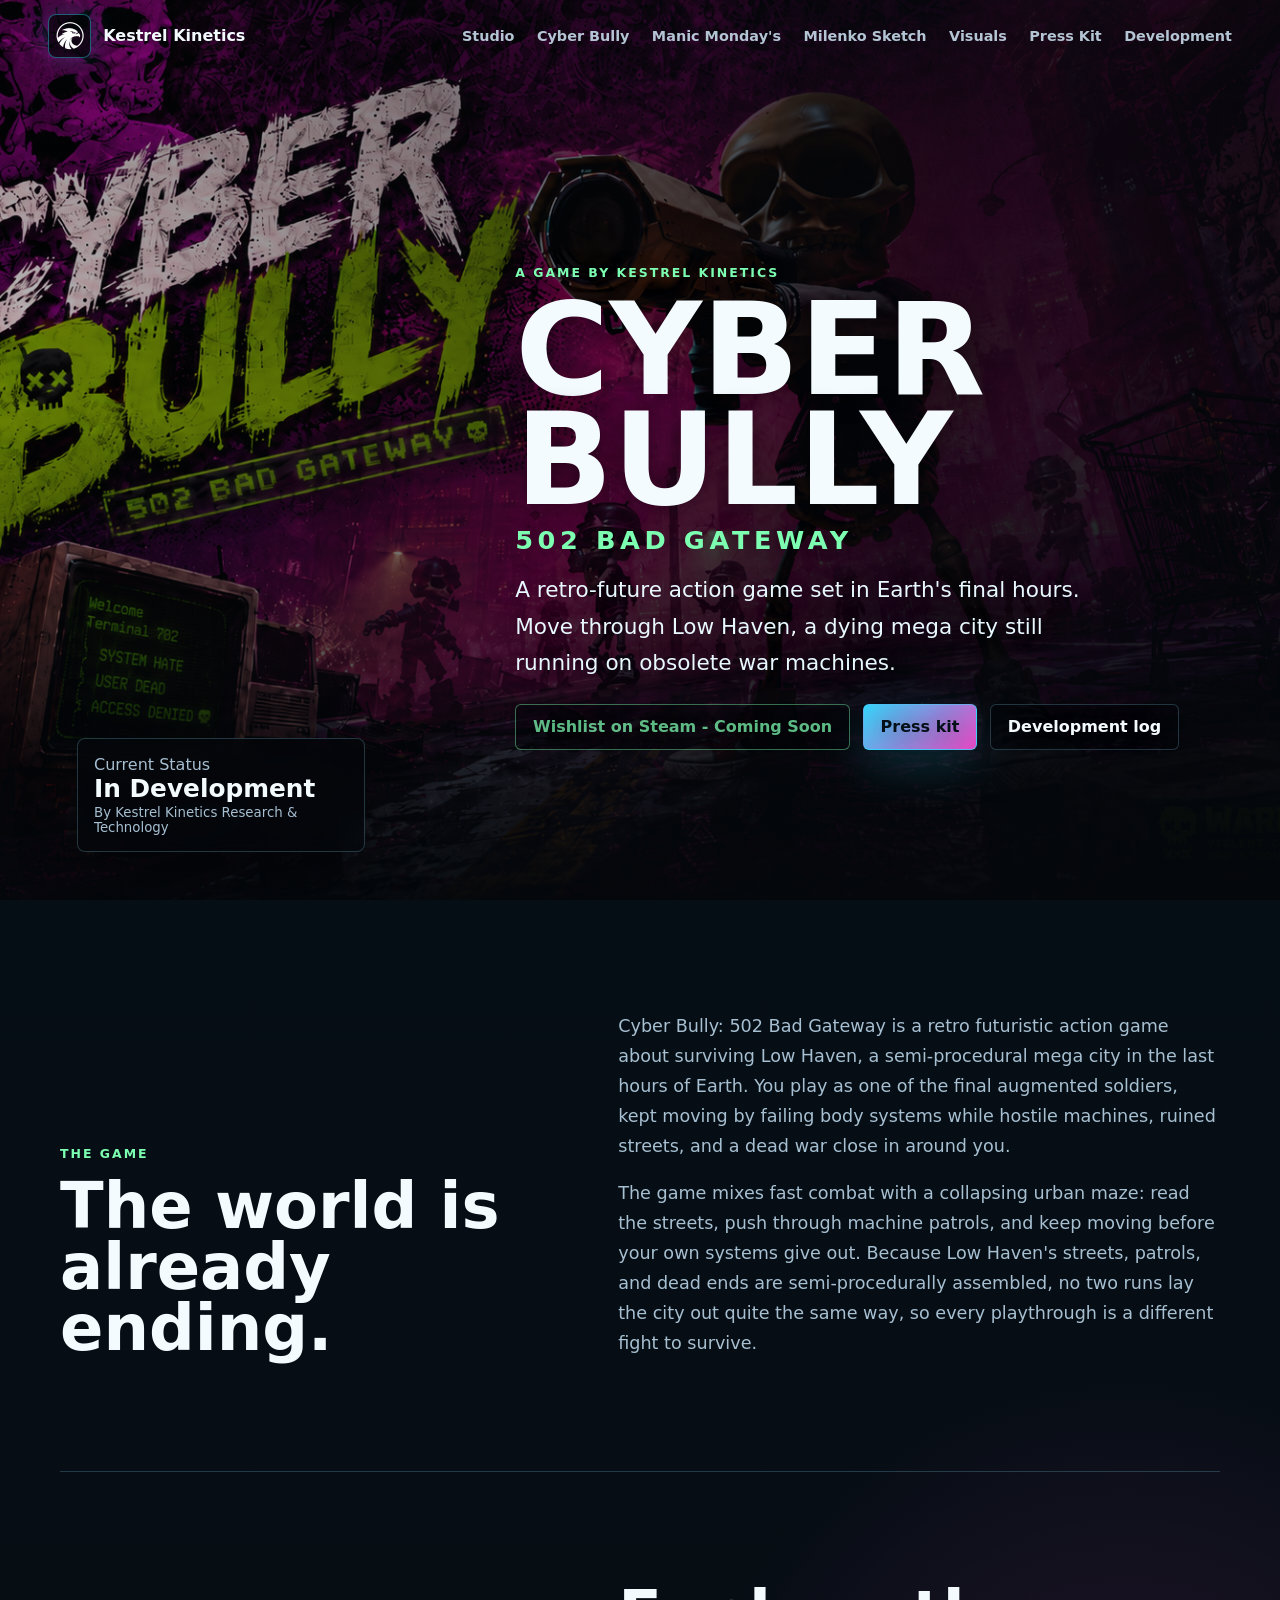
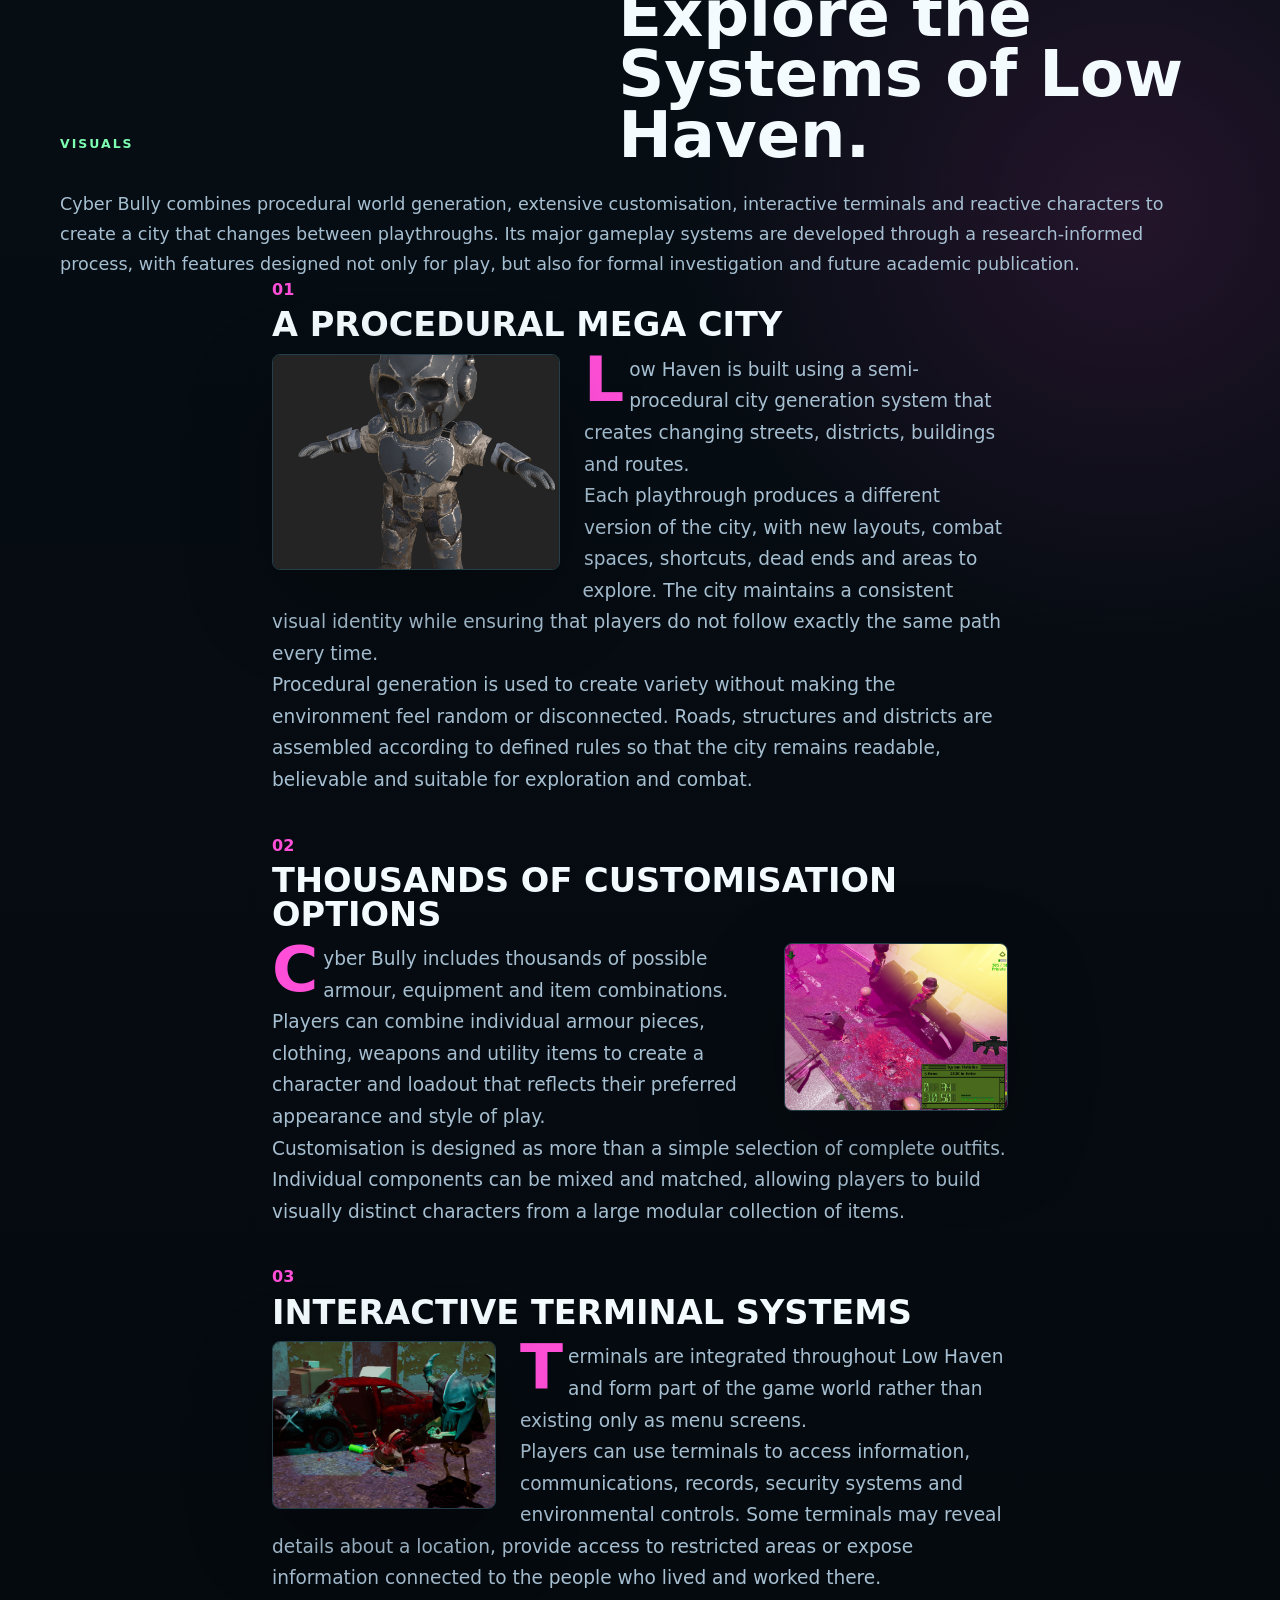
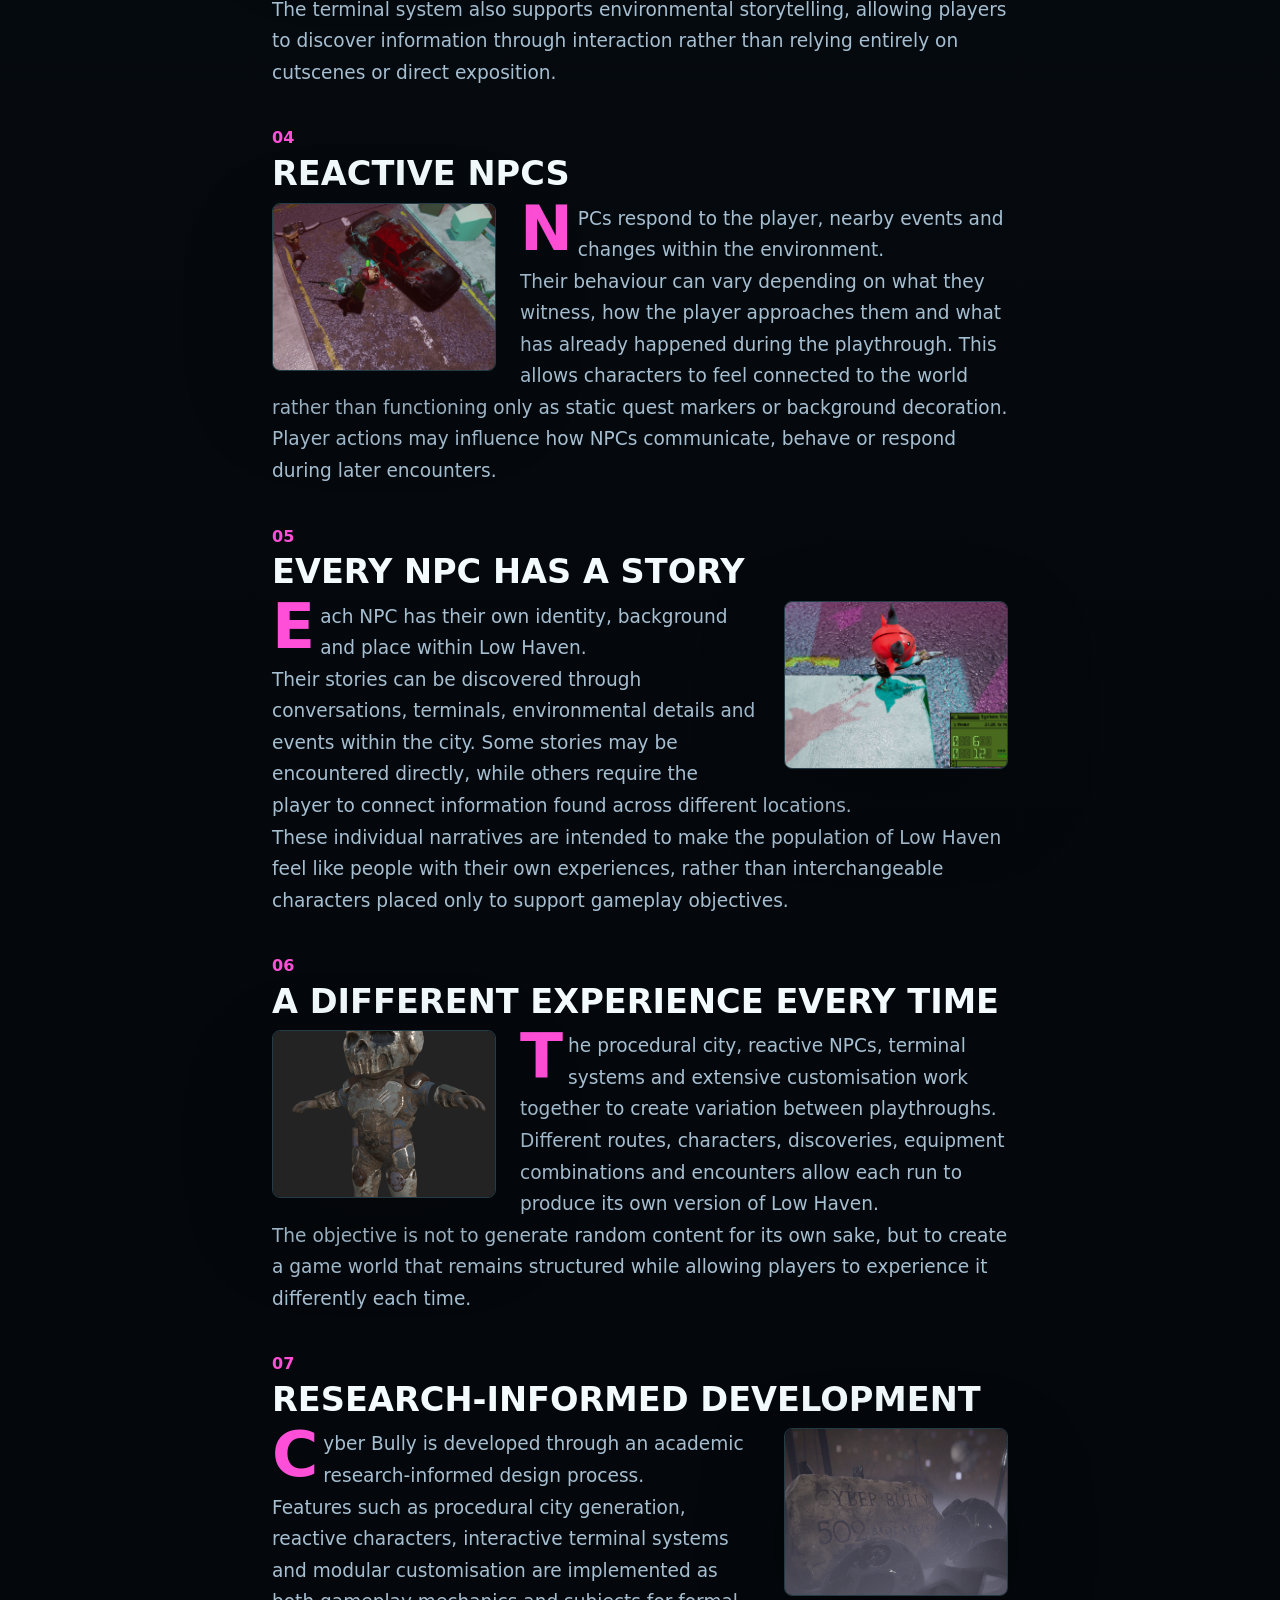
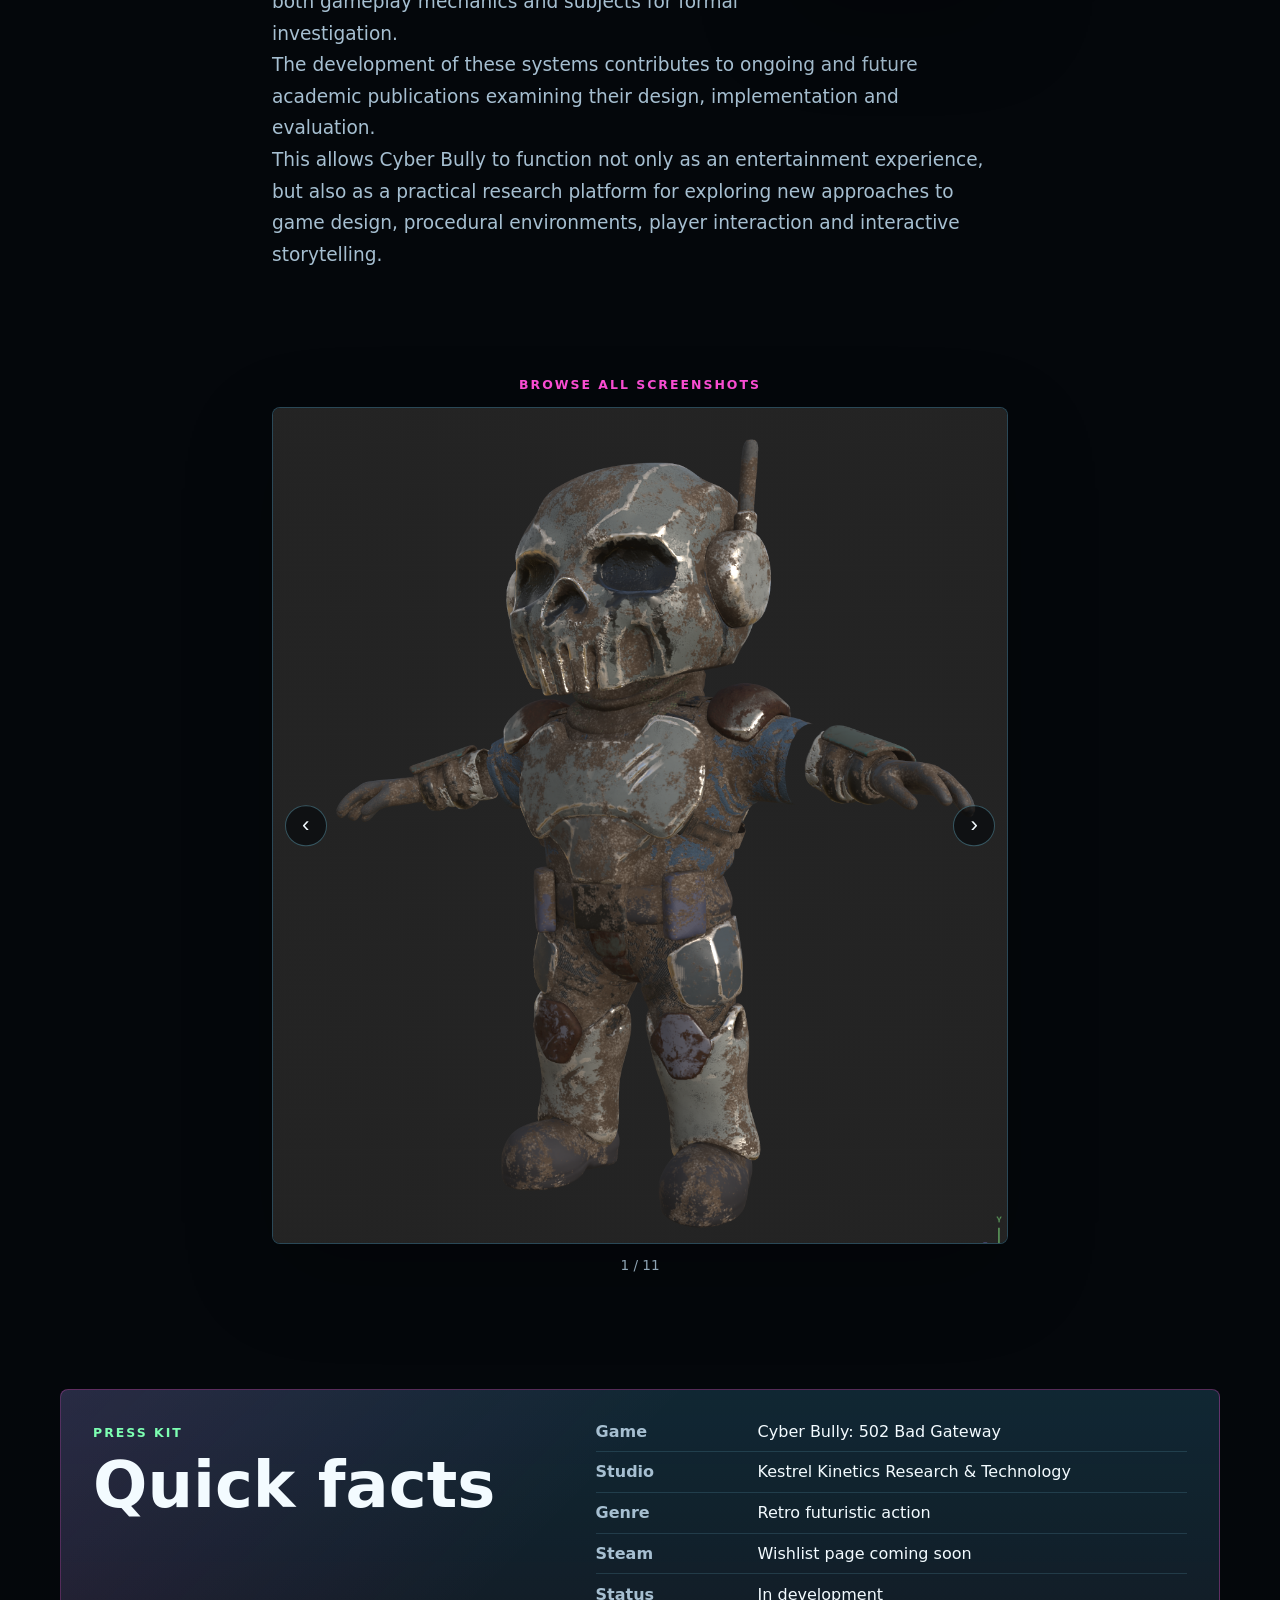
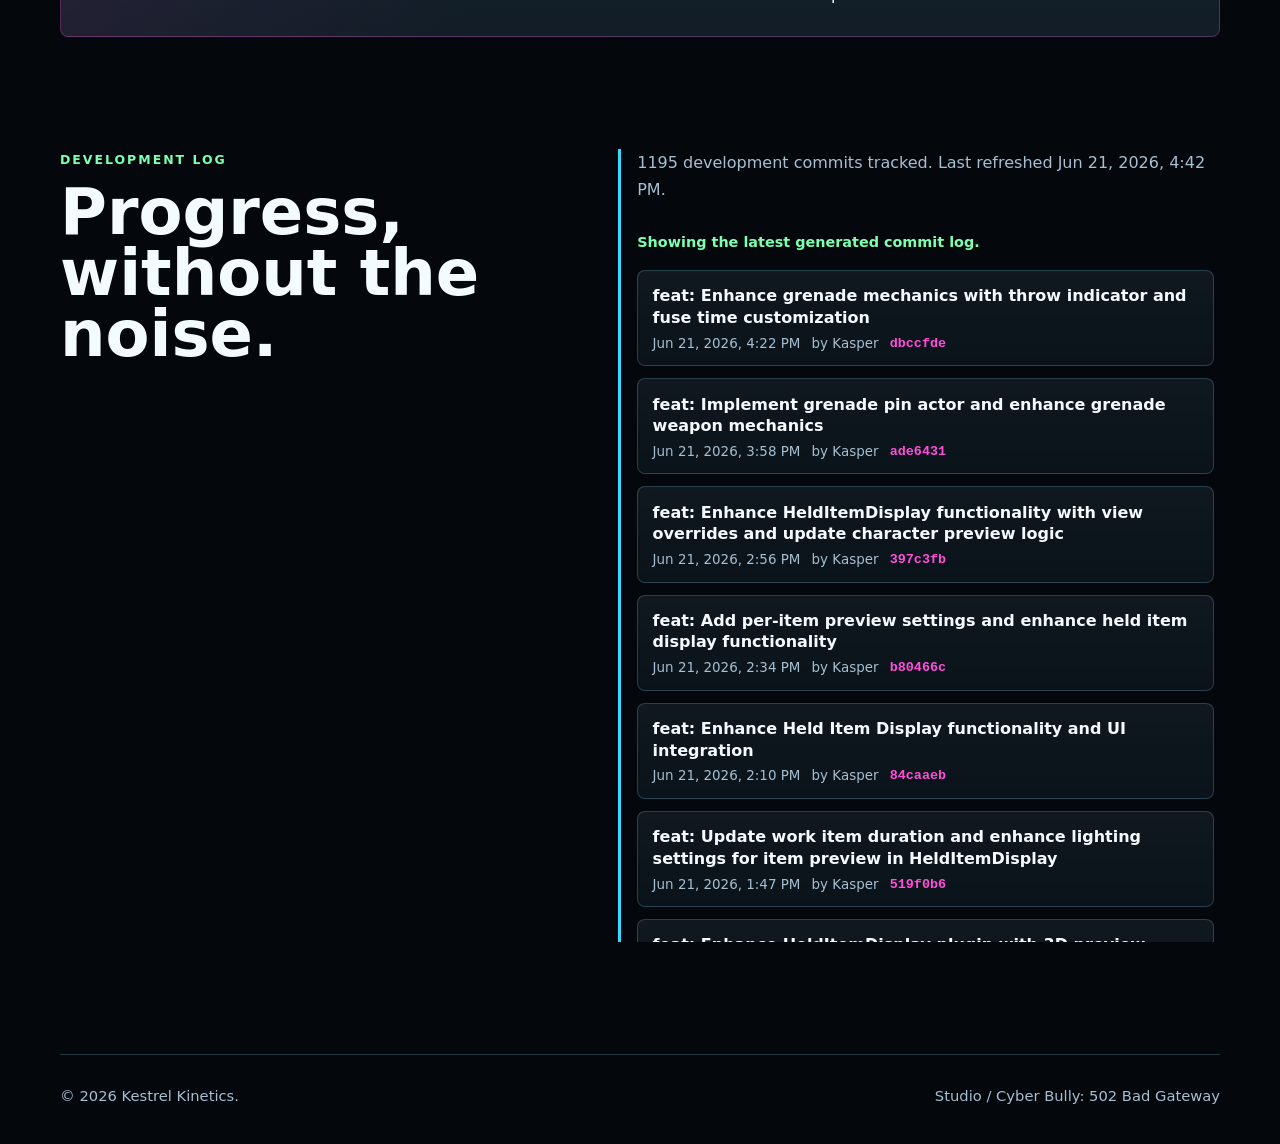
==== commit bee5ba10: "Add Milenko Sketch assets, update contact form, and enhance navigation" ====
--- a/cyber-bully/index.html
+++ b/cyber-bully/index.html
@@ -28,6 +28,7 @@
         <a href="../">Studio</a>
         <a href="./">Cyber Bully</a>
         <a href="../manic-mondays/">Manic Monday's</a>
+        <a href="../milenko-sketch/">Milenko Sketch</a>
         <a href="#visuals">Visuals</a>
         <a href="#press">Press Kit</a>
         <a href="#development">Development</a>
--- a/assets/styles.css
+++ b/assets/styles.css
@@ -33,6 +33,30 @@
   color: var(--text);
 }
 
+body.studio-page {
+  background: var(--bg-deep);
+}
+
+body.studio-page::before {
+  z-index: 0;
+  opacity: 1;
+  background:
+    linear-gradient(180deg, rgba(4, 7, 11, 0.42), rgba(4, 7, 11, 0.82)),
+    radial-gradient(circle at 20% 0%, rgba(54, 217, 255, 0.12), transparent 32rem),
+    radial-gradient(circle at 88% 24%, rgba(255, 79, 216, 0.12), transparent 28rem),
+    url("images/studio/background.png");
+  background-position: center;
+  background-repeat: no-repeat;
+  background-size: auto, auto, auto, cover;
+  mask-image: none;
+}
+
+body.studio-page main,
+body.studio-page .site-footer {
+  position: relative;
+  z-index: 1;
+}
+
 body::before {
   position: fixed;
   inset: 0;
@@ -776,6 +800,94 @@
     var(--panel-solid);
 }
 
+.contact-panel,
+.contact-form {
+  display: grid;
+  gap: 1rem;
+}
+
+.form-field {
+  display: grid;
+  gap: 0.4rem;
+}
+
+.form-field span {
+  color: var(--muted);
+  font-size: 0.82rem;
+  font-weight: 900;
+  letter-spacing: 0.08em;
+  text-transform: uppercase;
+}
+
+.contact-form input,
+.contact-form select,
+.contact-form textarea {
+  width: 100%;
+  border: 1px solid rgba(135, 227, 255, 0.24);
+  border-radius: 6px;
+  padding: 0.85rem 0.95rem;
+  background: rgba(4, 7, 11, 0.58);
+  color: var(--text);
+  font: inherit;
+}
+
+.contact-form input:focus,
+.contact-form select:focus,
+.contact-form textarea:focus {
+  border-color: rgba(54, 217, 255, 0.72);
+  box-shadow: 0 0 0 3px rgba(54, 217, 255, 0.16);
+  outline: 0;
+}
+
+.contact-form select {
+  appearance: none;
+  background-image:
+    linear-gradient(45deg, transparent 50%, var(--cyan) 50%),
+    linear-gradient(135deg, var(--cyan) 50%, transparent 50%);
+  background-position:
+    calc(100% - 1.1rem) 50%,
+    calc(100% - 0.8rem) 50%;
+  background-repeat: no-repeat;
+  background-size: 0.35rem 0.35rem;
+}
+
+.contact-form textarea {
+  min-height: 9rem;
+  resize: vertical;
+}
+
+.contact-honeypot {
+  position: absolute;
+  left: -100vw;
+}
+
+.contact-actions {
+  display: flex;
+  flex-wrap: wrap;
+  gap: 0.85rem;
+  align-items: center;
+}
+
+.contact-status {
+  min-height: 1.4rem;
+  margin: 0;
+  color: var(--muted);
+  font-weight: 800;
+}
+
+.contact-status.is-success {
+  color: var(--green);
+}
+
+.contact-status.is-error {
+  color: #ffb4d4;
+}
+
+.button:disabled {
+  cursor: wait;
+  opacity: 0.62;
+}
+
 .facts {
   display: grid;
   gap: 0.65rem;
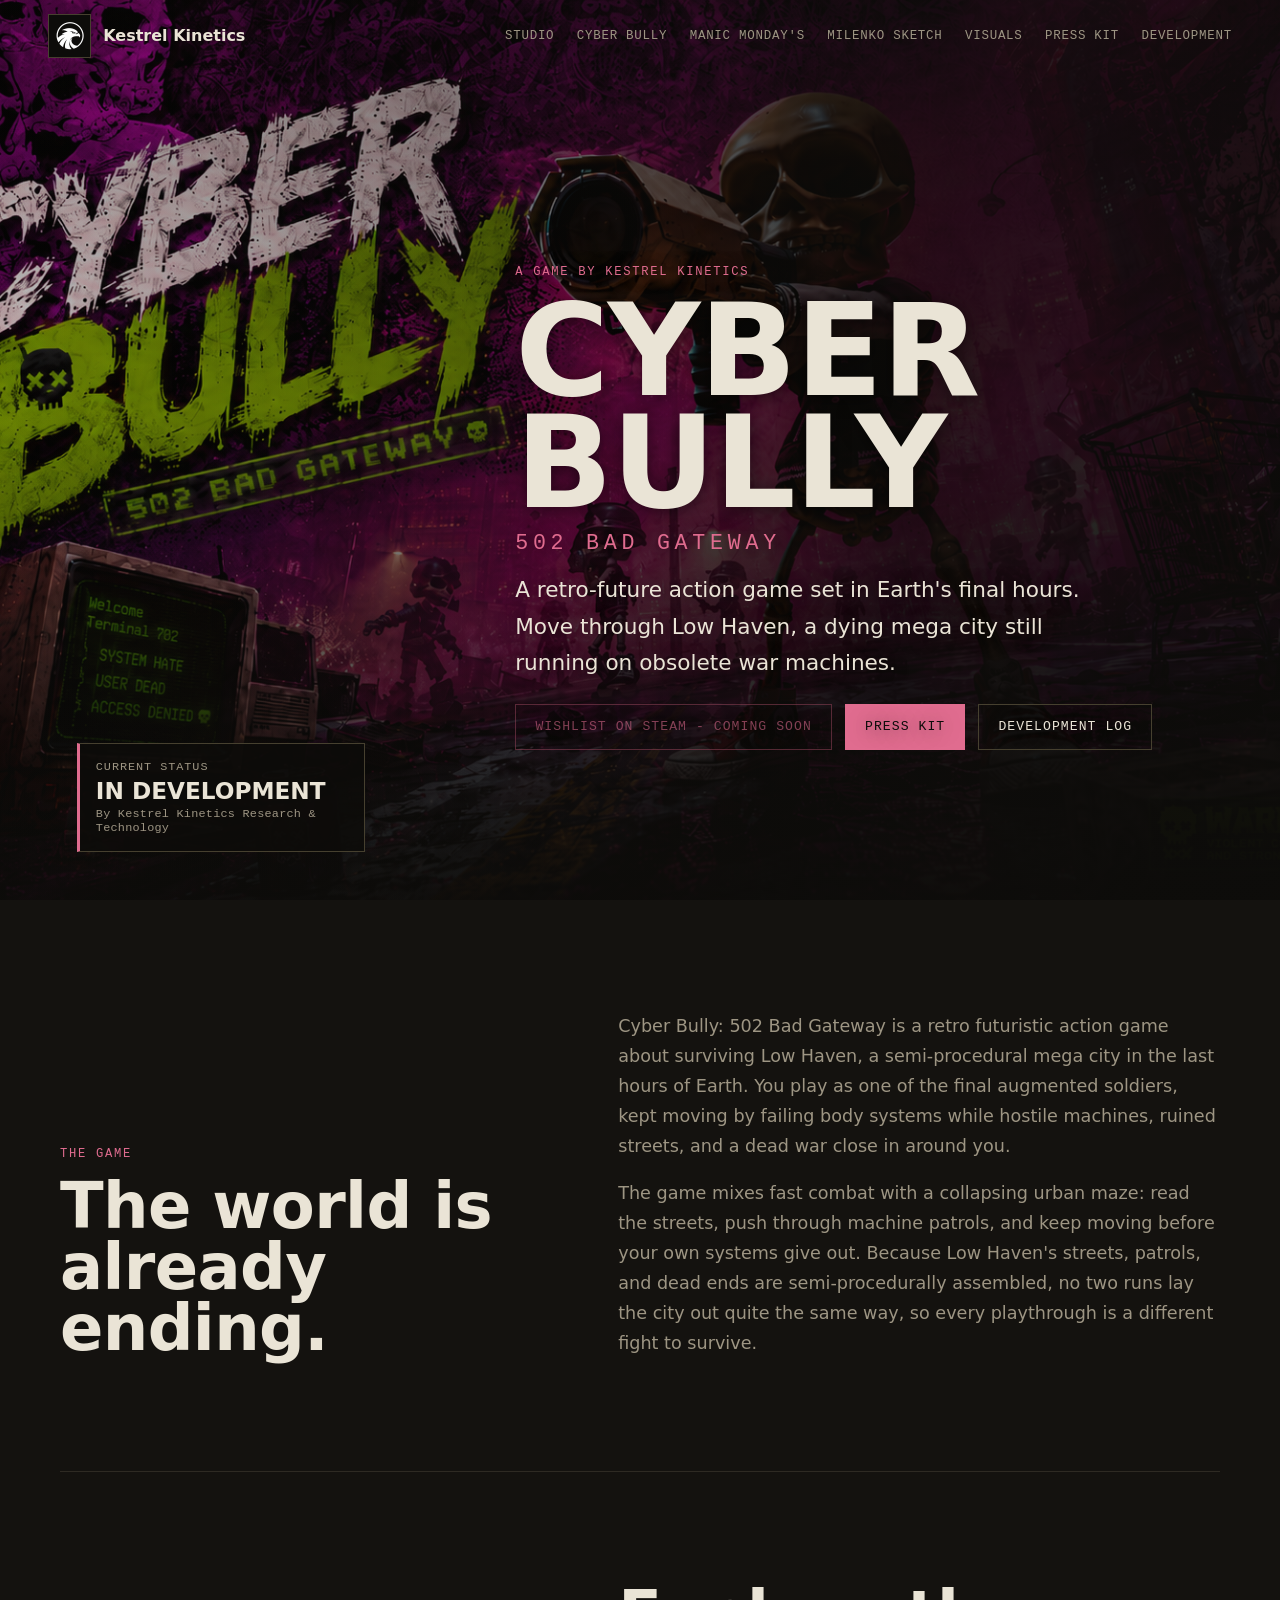
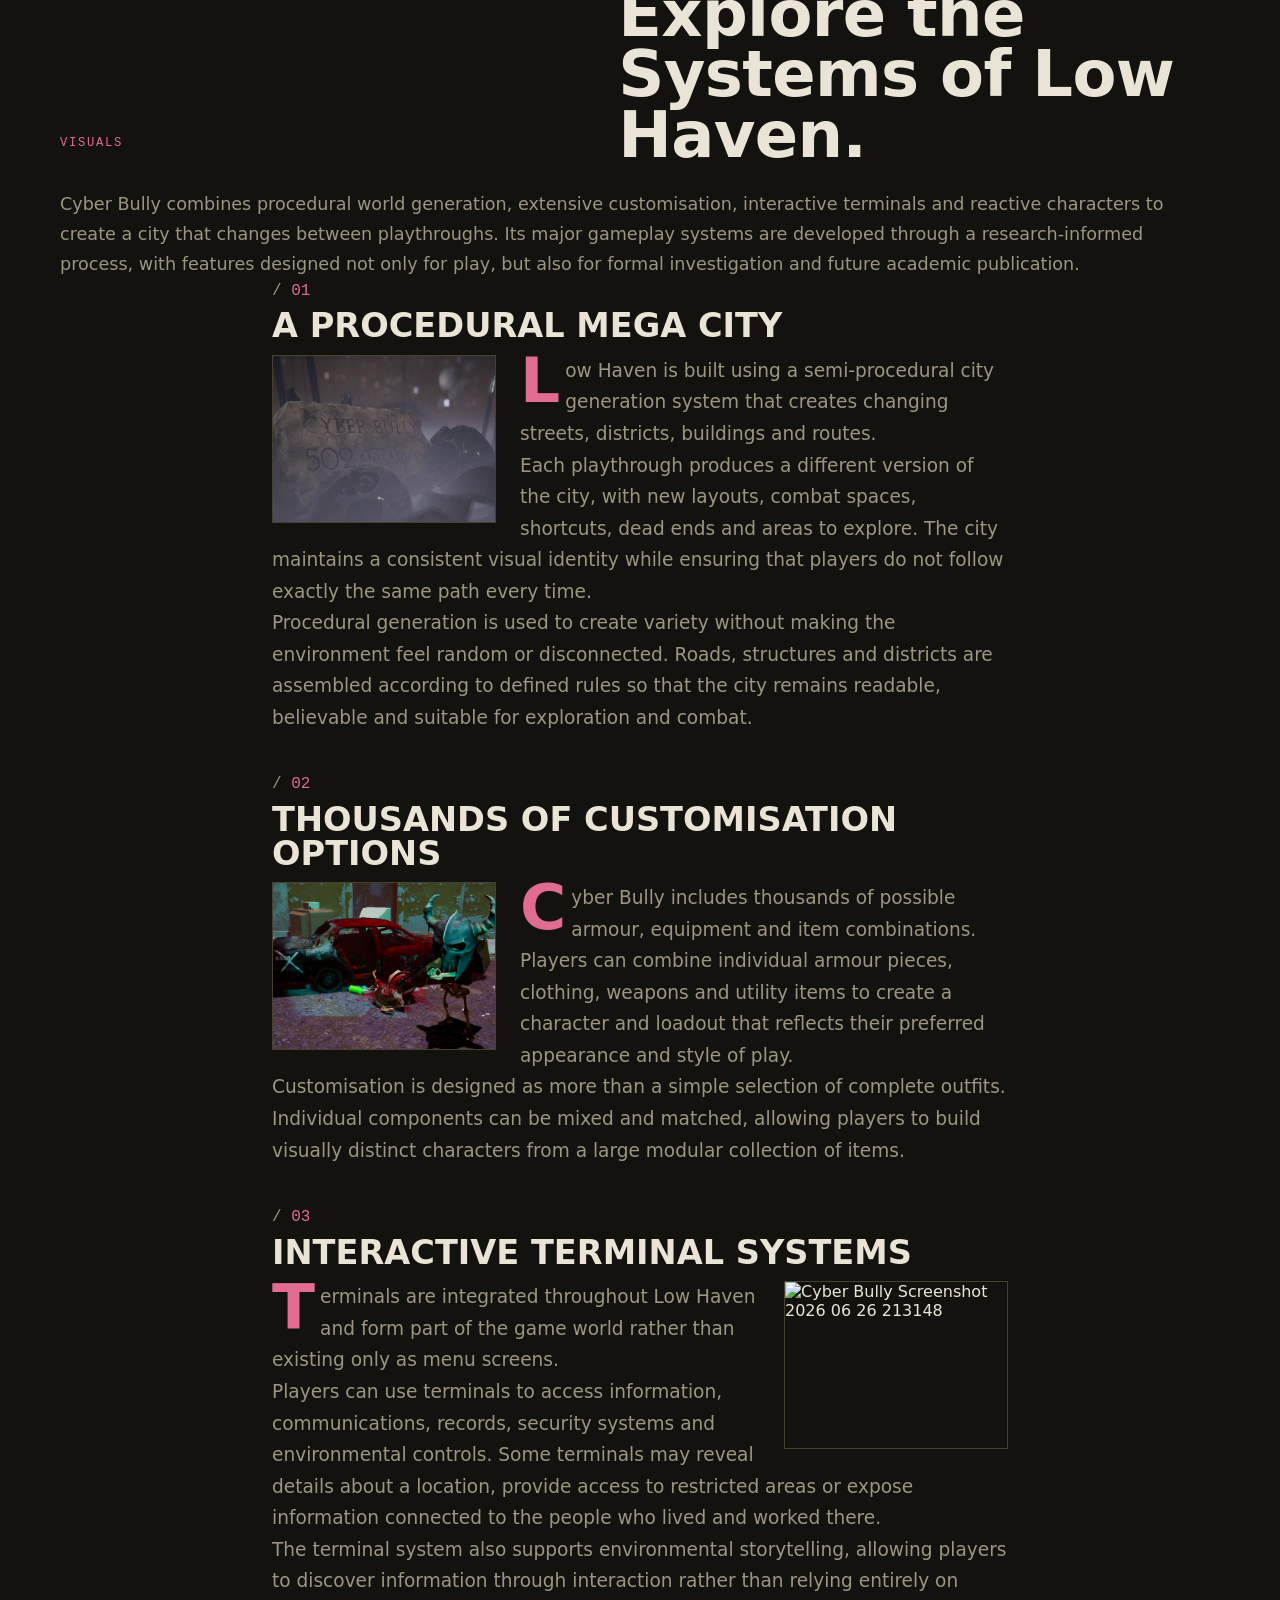
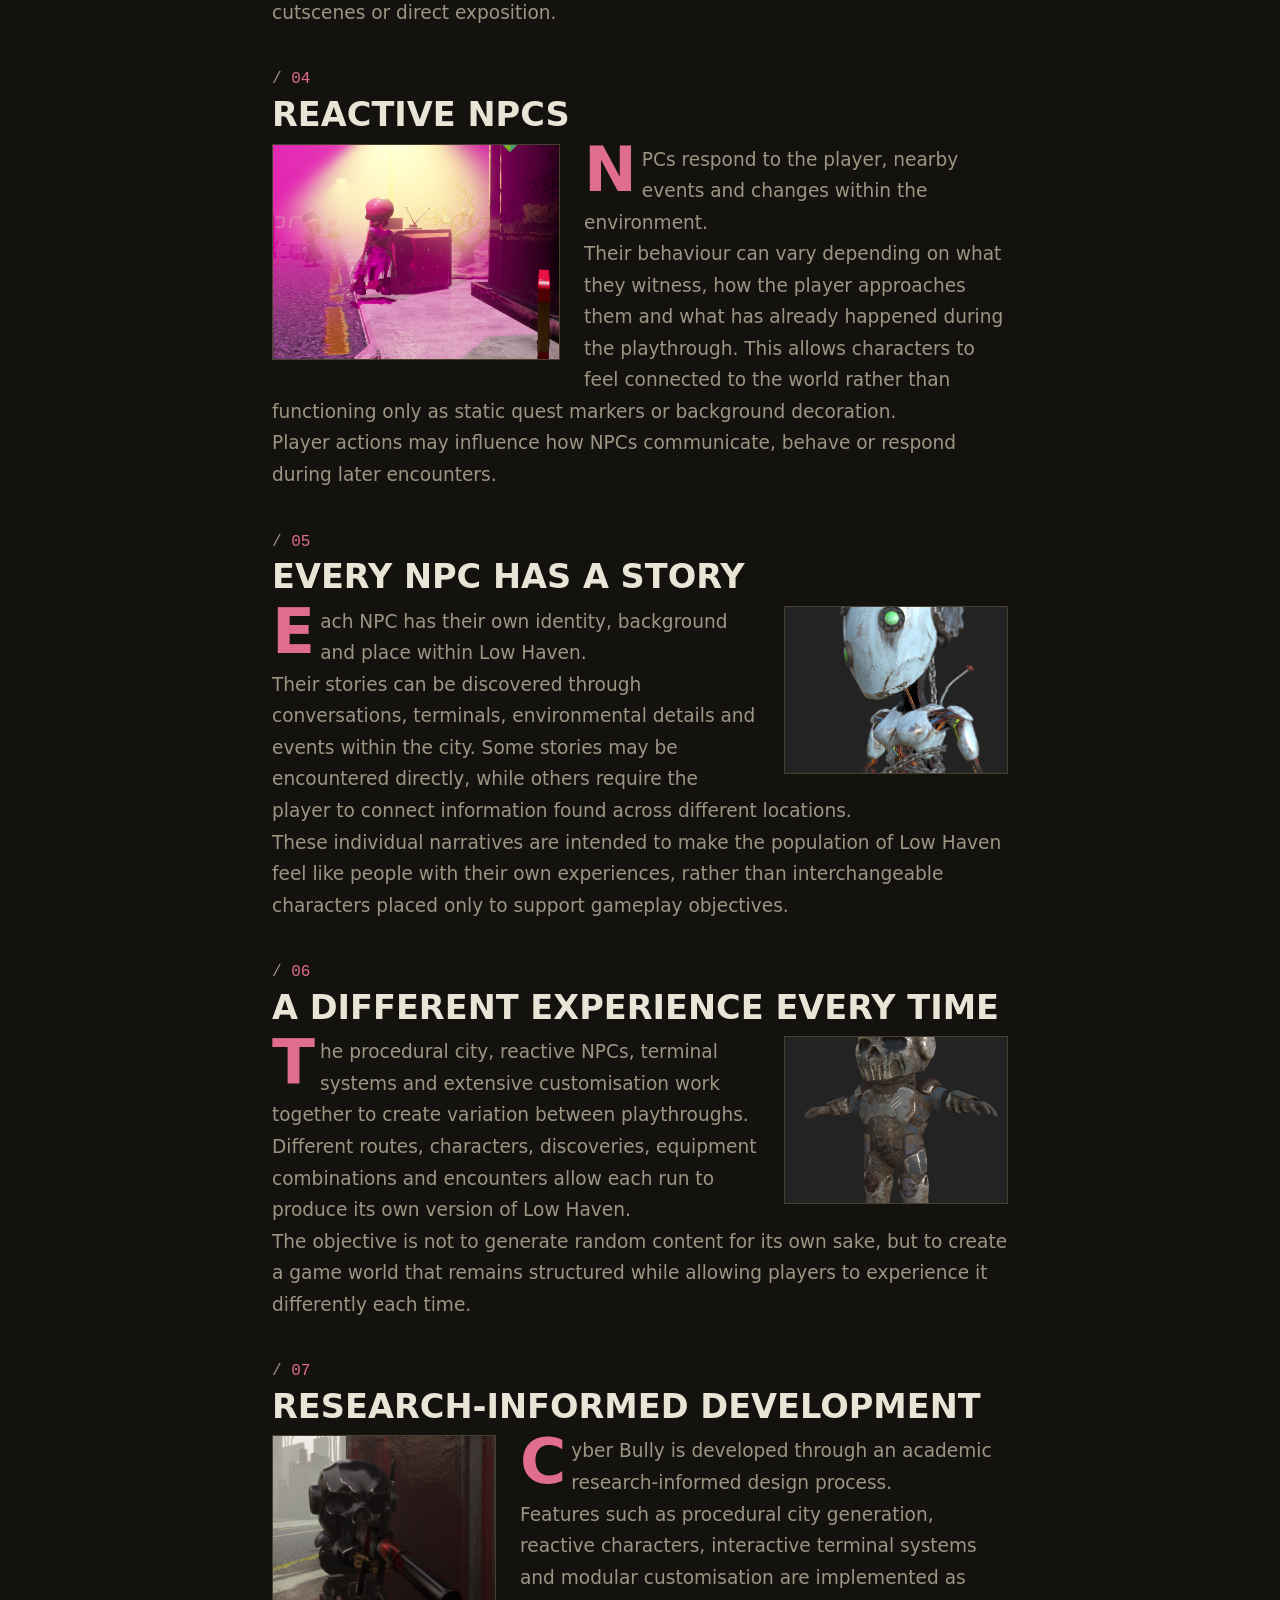
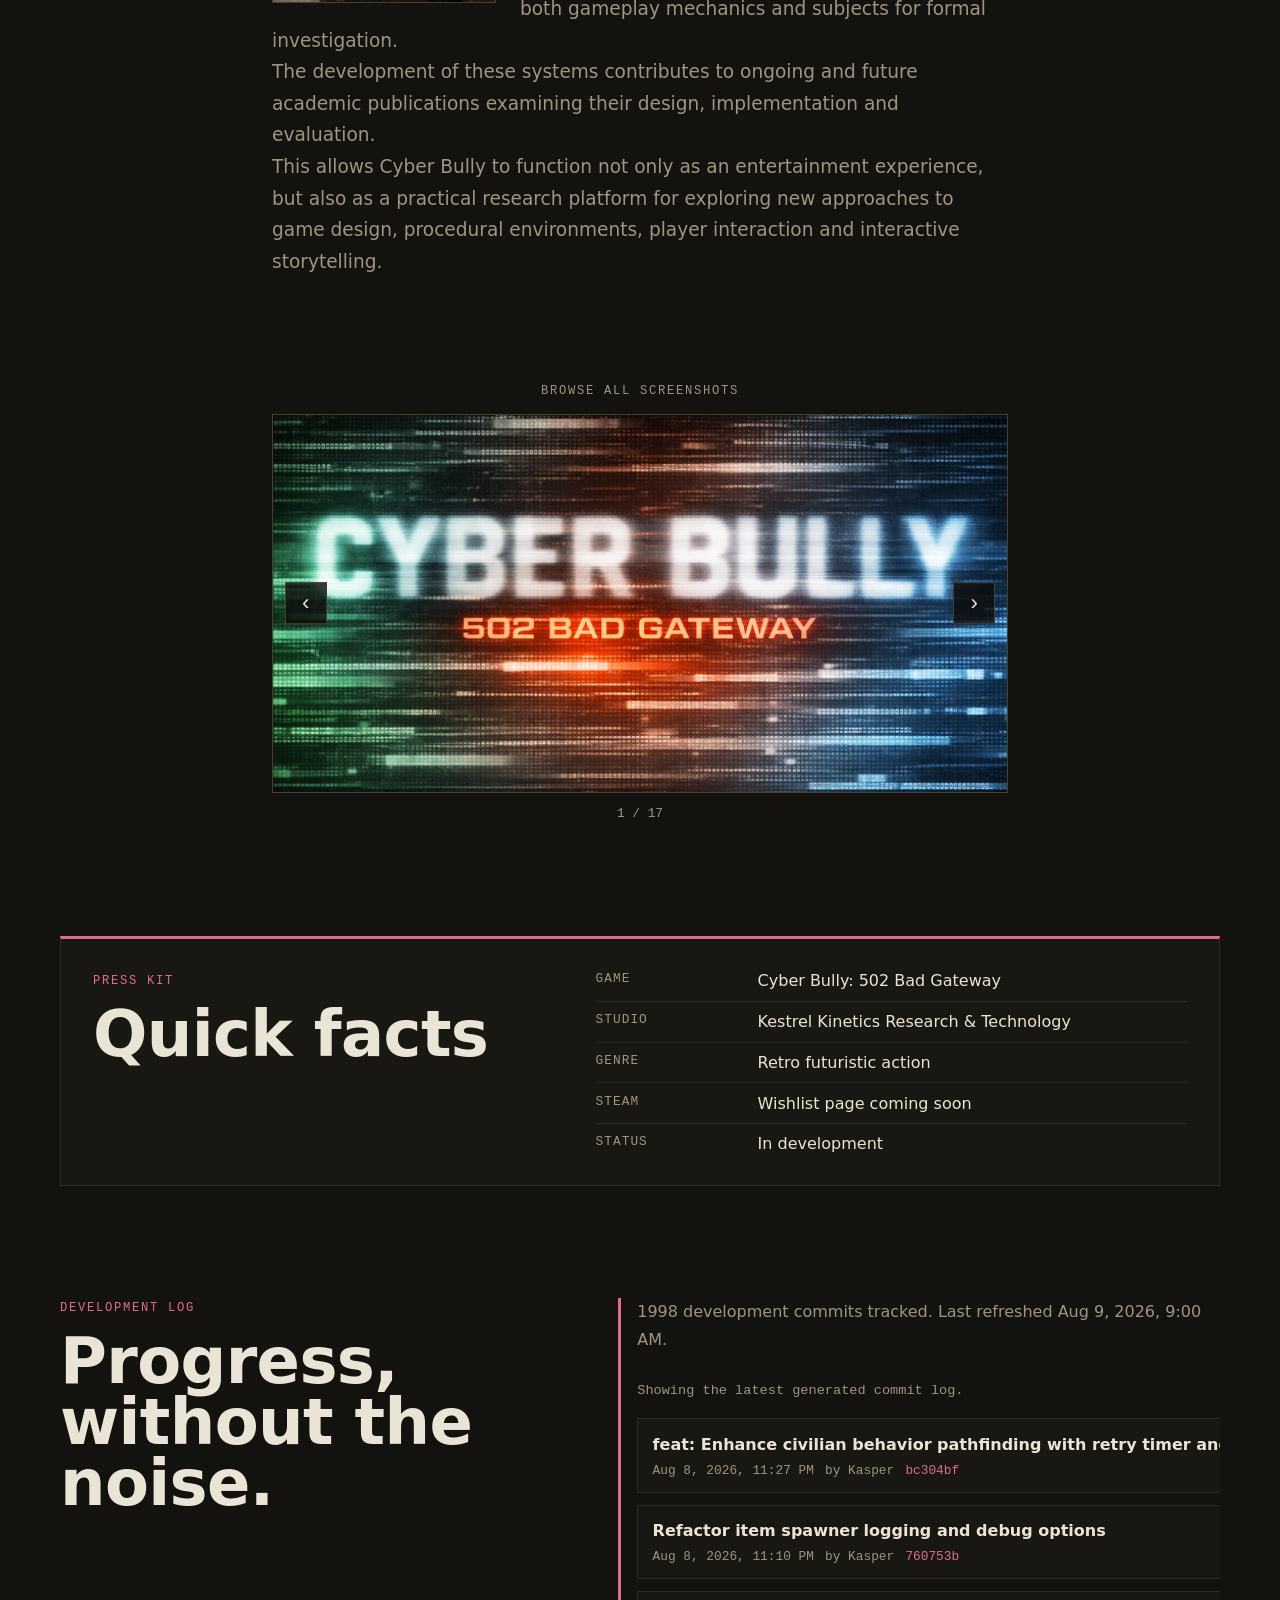
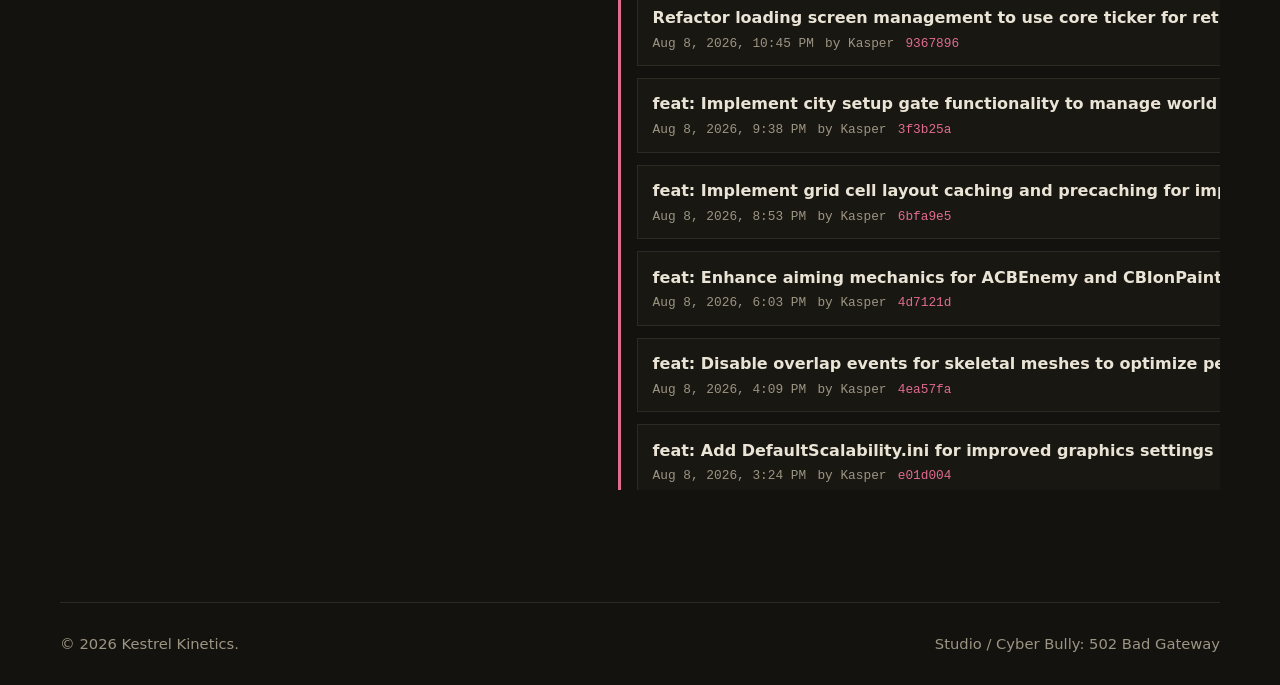
==== commit b4223371: "Update theme colors and improve button labels across multiple pages" ====
--- a/cyber-bully/index.html
+++ b/cyber-bully/index.html
@@ -1,4 +1,4 @@
-<!doctype html>
+﻿<!doctype html>
 <html lang="en">
   <head>
     <meta charset="utf-8">
@@ -8,7 +8,7 @@
     <meta property="og:description" content="Navigate a procedurally generated mega city as one of the last functioning soldiers on a broken, dying Earth.">
     <meta property="og:type" content="website">
     <meta property="og:image" content="../assets/images/cyber-bully/gallery/title.png">
-    <meta name="theme-color" content="#071018">
+    <meta name="theme-color" content="#14120f">
     <title>Cyber Bully: 502 Bad Gateway | Kestrel Kinetics</title>
     <link rel="icon" href="../assets/icons/kestrel.ico">
     <link rel="preload" href="../assets/images/cyber-bully/gallery/title.png" as="image">
--- a/assets/styles.css
+++ b/assets/styles.css
@@ -1,18 +1,20 @@
 :root {
   color-scheme: dark;
-  --bg: #071018;
-  --bg-deep: #04070b;
-  --panel: rgba(8, 18, 28, 0.78);
-  --panel-solid: #0d1822;
-  --text: #f3fbff;
-  --muted: #a6bfd1;
-  --line: rgba(135, 227, 255, 0.22);
-  --cyan: #36d9ff;
-  --pink: #ff4fd8;
-  --amber: #ffc15a;
-  --green: #7dffb2;
-  --shadow: rgba(0, 0, 0, 0.45);
-  font-family: Inter, ui-sans-serif, system-ui, -apple-system, BlinkMacSystemFont, "Segoe UI", sans-serif;
+  --bg: #14120f;
+  --bg-deep: #0d0c0a;
+  --panel: #191712;
+  --panel-solid: #191712;
+  --text: #eae4d6;
+  --muted: #9d9583;
+  --line: #2e2a23;
+  --line-strong: #46402f;
+  --accent: #e06c8f;
+  --accent-dim: #8f4257;
+  --ok: #9cab7d;
+  --error: #c47a68;
+  --font-body: Inter, ui-sans-serif, system-ui, -apple-system, BlinkMacSystemFont, "Segoe UI", sans-serif;
+  --font-mono: ui-monospace, "Cascadia Code", "Consolas", "SFMono-Regular", Menlo, monospace;
+  font-family: var(--font-body);
 }
 
 * {
@@ -26,10 +28,7 @@
 body {
   margin: 0;
   min-width: 320px;
-  background:
-    radial-gradient(circle at 20% 0%, rgba(54, 217, 255, 0.14), transparent 32rem),
-    radial-gradient(circle at 88% 24%, rgba(255, 79, 216, 0.12), transparent 28rem),
-    linear-gradient(180deg, var(--bg), var(--bg-deep) 62%);
+  background: var(--bg);
   color: var(--text);
 }
 
@@ -38,37 +37,24 @@
 }
 
 body.studio-page::before {
+  position: fixed;
+  inset: 0;
   z-index: 0;
-  opacity: 1;
+  pointer-events: none;
+  content: "";
   background:
-    linear-gradient(180deg, rgba(4, 7, 11, 0.42), rgba(4, 7, 11, 0.82)),
-    radial-gradient(circle at 20% 0%, rgba(54, 217, 255, 0.12), transparent 32rem),
-    radial-gradient(circle at 88% 24%, rgba(255, 79, 216, 0.12), transparent 28rem),
+    linear-gradient(180deg, rgba(13, 12, 10, 0.72), rgba(13, 12, 10, 0.94)),
     url("images/studio/background.png");
   background-position: center;
   background-repeat: no-repeat;
-  background-size: auto, auto, auto, cover;
-  mask-image: none;
+  background-size: auto, cover;
+  filter: saturate(0.45);
 }
 
 body.studio-page main,
 body.studio-page .site-footer {
   position: relative;
   z-index: 1;
-}
-
-body::before {
-  position: fixed;
-  inset: 0;
-  z-index: -1;
-  pointer-events: none;
-  content: "";
-  opacity: 0.2;
-  background-image:
-    linear-gradient(rgba(255, 255, 255, 0.04) 1px, transparent 1px),
-    linear-gradient(90deg, rgba(255, 255, 255, 0.04) 1px, transparent 1px);
-  background-size: 44px 44px;
-  mask-image: linear-gradient(180deg, rgba(0, 0, 0, 0.95), transparent 80%);
 }
 
 a {
@@ -93,13 +79,12 @@
   gap: 1.5rem;
   padding: 0.9rem clamp(1rem, 4vw, 3rem);
   border-bottom: 1px solid transparent;
-  transition: background 180ms ease, border-color 180ms ease, backdrop-filter 180ms ease;
+  transition: background 180ms ease, border-color 180ms ease;
 }
 
 .site-header.is-scrolled {
   border-color: var(--line);
-  background: rgba(4, 7, 11, 0.82);
-  backdrop-filter: blur(14px);
+  background: rgba(13, 12, 10, 0.94);
 }
 
 .brand {
@@ -115,10 +100,8 @@
   height: 2.7rem;
   flex: 0 0 auto;
   place-items: center;
-  border: 1px solid rgba(54, 217, 255, 0.42);
-  border-radius: 8px;
-  background: rgba(4, 7, 11, 0.72);
-  box-shadow: 0 0 28px rgba(54, 217, 255, 0.2);
+  border: 1px solid var(--line-strong);
+  background: var(--bg-deep);
 }
 
 .brand-logo {
@@ -131,7 +114,7 @@
   display: block;
   max-width: 24rem;
   color: var(--text);
-  font-weight: 900;
+  font-weight: 700;
   line-height: 1.05;
 }
 
@@ -140,14 +123,16 @@
   align-items: center;
   justify-content: flex-end;
   gap: clamp(0.7rem, 2.5vw, 1.4rem);
-  color: #d8efff;
-  font-size: 0.9rem;
-  font-weight: 700;
+  color: var(--muted);
+  font-family: var(--font-mono);
+  font-size: 0.78rem;
+  font-weight: 500;
+  letter-spacing: 0.06em;
+  text-transform: uppercase;
 }
 
 .site-nav a {
-  opacity: 0.82;
-  transition: color 160ms ease, opacity 160ms ease;
+  transition: color 160ms ease;
 }
 
 .social-link {
@@ -157,10 +142,9 @@
   justify-content: center;
   width: 2.1rem;
   height: 2.1rem;
-  border-radius: 50%;
-  background: rgba(54, 217, 255, 0.12);
-  opacity: 0.9;
-  transition: transform 160ms ease, background 160ms ease, opacity 160ms ease;
+  border: 1px solid var(--line);
+  color: var(--muted);
+  transition: color 160ms ease, border-color 160ms ease;
 }
 
 .social-link svg {
@@ -171,9 +155,8 @@
 
 .social-link:hover,
 .social-link:focus-visible {
-  transform: translateY(-2px);
-  background: rgba(54, 217, 255, 0.24);
-  opacity: 1;
+  border-color: var(--line-strong);
+  color: var(--accent);
 }
 
 .site-footer .social-link {
@@ -186,8 +169,7 @@
 .site-footer a:focus-visible,
 .facts a:hover,
 .facts a:focus-visible {
-  color: var(--cyan);
-  opacity: 1;
+  color: var(--accent);
 }
 
 .studio-hero,
@@ -208,47 +190,28 @@
   text-align: center;
 }
 
-.studio-hero::after {
-  position: absolute;
-  inset: auto -10vw -18rem -10vw;
-  z-index: -1;
-  height: 38rem;
-  content: "";
-  background:
-    linear-gradient(90deg, transparent, rgba(54, 217, 255, 0.24), transparent),
-    radial-gradient(circle, rgba(255, 79, 216, 0.18), transparent 62%);
-  filter: blur(18px);
-}
-
 .studio-logo-stage {
   position: relative;
   display: grid;
   place-items: center;
-  width: min(20rem, 70vw);
-  height: min(20rem, 70vw);
-  border-radius: 50%;
-  background:
-    radial-gradient(circle at 50% 45%, rgba(54, 217, 255, 0.26), transparent 60%),
-    rgba(4, 7, 11, 0.64);
-  box-shadow: 0 30px 90px rgba(0, 0, 0, 0.32);
+  width: min(15rem, 55vw);
+  aspect-ratio: 1;
   animation: logo-float 7s ease-in-out infinite;
 }
 
 .studio-logo-ring {
   position: absolute;
-  inset: -1px;
+  inset: 0;
   border-radius: 50%;
-  background: conic-gradient(from 0deg, var(--cyan), var(--pink), var(--green), var(--cyan));
+  background: conic-gradient(from 0deg, transparent 30deg, var(--accent));
   -webkit-mask: radial-gradient(closest-side, transparent calc(100% - 2px), #000 calc(100% - 2px));
   mask: radial-gradient(closest-side, transparent calc(100% - 2px), #000 calc(100% - 2px));
   animation: logo-spin 12s linear infinite;
 }
 
 .studio-logo-stage img {
-  width: 60%;
-  max-height: 60%;
+  width: 72%;
   object-fit: contain;
-  filter: drop-shadow(0 0 36px rgba(54, 217, 255, 0.4));
 }
 
 @keyframes logo-spin {
@@ -264,6 +227,13 @@
   }
   50% {
     transform: translateY(-0.6rem);
+  }
+}
+
+@media (prefers-reduced-motion: reduce) {
+  .studio-logo-stage,
+  .studio-logo-ring {
+    animation: none;
   }
 }
 
@@ -299,8 +269,8 @@
 .hero-shade {
   z-index: -2;
   background:
-    linear-gradient(90deg, rgba(4, 7, 11, 0.16), rgba(4, 7, 11, 0.36) 38%, rgba(4, 7, 11, 0.82) 70%),
-    linear-gradient(180deg, rgba(4, 7, 11, 0.28), rgba(4, 7, 11, 0.1) 45%, rgba(4, 7, 11, 0.94));
+    linear-gradient(90deg, rgba(13, 12, 10, 0.16), rgba(13, 12, 10, 0.36) 38%, rgba(13, 12, 10, 0.85) 70%),
+    linear-gradient(180deg, rgba(13, 12, 10, 0.28), rgba(13, 12, 10, 0.1) 45%, rgba(13, 12, 10, 0.95));
 }
 
 .hero-content {
@@ -308,15 +278,16 @@
   justify-self: end;
   width: min(43rem, 100%);
   padding-top: 3rem;
-  text-shadow: 0 2px 24px var(--shadow);
+  text-shadow: 0 2px 18px rgba(0, 0, 0, 0.55);
 }
 
 .eyebrow {
   margin: 0 0 0.75rem;
-  color: var(--green);
-  font-size: 0.78rem;
-  font-weight: 900;
-  letter-spacing: 0.16em;
+  color: var(--accent);
+  font-family: var(--font-mono);
+  font-size: 0.76rem;
+  font-weight: 500;
+  letter-spacing: 0.14em;
   text-transform: uppercase;
 }
 
@@ -330,7 +301,9 @@
 h1 {
   margin-bottom: 1rem;
   font-size: clamp(3.2rem, 10vw, 8.8rem);
-  line-height: 0.86;
+  font-weight: 800;
+  line-height: 0.88;
+  letter-spacing: -0.01em;
   text-transform: uppercase;
 }
 
@@ -347,17 +320,20 @@
 
 .title-subtitle {
   margin-top: 0.7rem;
-  color: var(--green);
-  font-size: clamp(1rem, 2vw, 1.6rem);
-  font-weight: 900;
-  letter-spacing: 0.18em;
+  color: var(--accent);
+  font-family: var(--font-mono);
+  font-size: clamp(0.9rem, 1.8vw, 1.35rem);
+  font-weight: 500;
+  letter-spacing: 0.22em;
   line-height: 1.15;
 }
 
 h2 {
   margin-bottom: 0;
   font-size: clamp(2.1rem, 5vw, 4.5rem);
+  font-weight: 800;
   line-height: 0.95;
+  letter-spacing: -0.01em;
 }
 
 h3 {
@@ -372,7 +348,7 @@
 
 .hero-copy {
   max-width: 38rem;
-  color: #e8f8ff;
+  color: var(--text);
   font-size: clamp(1rem, 1.9vw, 1.35rem);
 }
 
@@ -389,46 +365,56 @@
   min-height: 2.9rem;
   align-items: center;
   justify-content: center;
-  border: 1px solid var(--line);
-  border-radius: 6px;
-  padding: 0.8rem 1.05rem;
-  font-weight: 900;
-  transition: transform 160ms ease, border-color 160ms ease, background 160ms ease, box-shadow 160ms ease;
+  border: 1px solid var(--line-strong);
+  padding: 0.8rem 1.2rem;
+  color: var(--text);
+  font-family: var(--font-mono);
+  font-size: 0.82rem;
+  font-weight: 500;
+  letter-spacing: 0.08em;
+  text-transform: uppercase;
+  transition: border-color 160ms ease, background 160ms ease, color 160ms ease;
 }
 
 .button:hover,
-.button:focus-visible,
-.project-panel:hover,
-.project-panel:focus-visible {
-  transform: translateY(-2px);
+.button:focus-visible {
+  border-color: var(--accent);
+  color: var(--accent);
 }
 
 .button-primary {
-  border-color: rgba(54, 217, 255, 0.64);
-  background: linear-gradient(135deg, rgba(54, 217, 255, 0.98), rgba(255, 79, 216, 0.9));
-  box-shadow: 0 16px 50px rgba(54, 217, 255, 0.2);
-  color: #041018;
+  border-color: var(--accent);
+  background: var(--accent);
+  color: var(--bg-deep);
+}
+
+.button-primary:hover,
+.button-primary:focus-visible {
+  border-color: var(--text);
+  background: var(--text);
+  color: var(--bg-deep);
 }
 
 .button-secondary {
-  background: rgba(4, 7, 11, 0.52);
+  background: transparent;
   color: var(--text);
 }
 
 .button-steam {
-  border-color: rgba(125, 255, 178, 0.58);
-  background: rgba(4, 7, 11, 0.68);
-  color: var(--green);
+  border-color: var(--accent-dim);
+  background: transparent;
+  color: var(--accent);
 }
 
 .button-disabled {
   cursor: not-allowed;
-  opacity: 0.72;
+  opacity: 0.55;
 }
 
 .button-disabled:hover,
 .button-disabled:focus-visible {
-  transform: none;
+  border-color: var(--accent-dim);
+  color: var(--accent);
 }
 
 .status-panel {
@@ -436,26 +422,34 @@
   left: clamp(1rem, 6vw, 5rem);
   bottom: 3rem;
   width: min(18rem, calc(100% - 2rem));
-  border: 1px solid var(--line);
-  border-radius: 8px;
+  border: 1px solid var(--line-strong);
+  border-left: 3px solid var(--accent);
   padding: 1rem;
-  background: rgba(4, 7, 11, 0.68);
-  box-shadow: 0 20px 60px rgba(0, 0, 0, 0.32);
-  backdrop-filter: blur(12px);
+  background: rgba(13, 12, 10, 0.88);
 }
 
 .status-panel span,
 .status-panel small {
   display: block;
   color: var(--muted);
+  font-family: var(--font-mono);
+  font-size: 0.74rem;
+  letter-spacing: 0.08em;
+  text-transform: uppercase;
+}
+
+.status-panel small {
+  text-transform: none;
+  letter-spacing: 0.02em;
 }
 
 .status-panel strong {
   display: block;
-  margin: 0.2rem 0;
+  margin: 0.3rem 0;
   color: var(--text);
-  font-size: 1.55rem;
+  font-size: 1.45rem;
   line-height: 1;
+  text-transform: uppercase;
 }
 
 .section,
@@ -514,16 +508,14 @@
   display: grid;
   grid-template-columns: minmax(18rem, 1fr) minmax(16rem, 0.7fr);
   overflow: hidden;
-  border: 1px solid rgba(255, 79, 216, 0.28);
-  border-radius: 8px;
+  border: 1px solid var(--line);
   background: var(--panel-solid);
-  transition: transform 160ms ease, border-color 160ms ease, box-shadow 160ms ease;
+  transition: border-color 160ms ease;
 }
 
 .project-panel:hover,
 .project-panel:focus-visible {
-  border-color: rgba(54, 217, 255, 0.46);
-  box-shadow: 0 24px 70px rgba(54, 217, 255, 0.12);
+  border-color: var(--accent-dim);
 }
 
 .project-panel-placeholder {
@@ -531,7 +523,8 @@
 }
 
 .project-media {
-  min-height: 20rem;
+  height: clamp(16rem, 32vw, 22rem);
+  min-height: 0;
 }
 
 .project-media-placeholder {
@@ -552,18 +545,21 @@
   align-content: center;
   gap: 0.75rem;
   padding: clamp(1.25rem, 4vw, 2rem);
+  border-left: 1px solid var(--line);
 }
 
 .project-kicker {
-  color: var(--green);
-  font-size: 0.78rem;
-  font-weight: 900;
-  letter-spacing: 0.16em;
+  color: var(--accent);
+  font-family: var(--font-mono);
+  font-size: 0.74rem;
+  font-weight: 500;
+  letter-spacing: 0.14em;
   text-transform: uppercase;
 }
 
 .project-copy strong {
   font-size: clamp(2rem, 4.4vw, 4.2rem);
+  font-weight: 800;
   line-height: 0.9;
   text-transform: uppercase;
 }
@@ -587,16 +583,12 @@
 .feature-card,
 .systems-list article {
   border: 1px solid var(--line);
-  border-radius: 8px;
-  background:
-    linear-gradient(180deg, rgba(255, 255, 255, 0.055), rgba(255, 255, 255, 0.018)),
-    var(--panel);
-  box-shadow: 0 22px 70px rgba(0, 0, 0, 0.18);
+  background: var(--panel);
 }
 
 .feature-card {
-  min-height: 18rem;
-  padding: 1.25rem;
+  min-height: 15rem;
+  padding: 1.5rem;
 }
 
 .feature-card p,
@@ -606,9 +598,15 @@
 
 .card-number {
   display: inline-block;
-  margin-bottom: 3.5rem;
-  color: var(--pink);
-  font-weight: 900;
+  margin-bottom: 2.5rem;
+  color: var(--accent);
+  font-family: var(--font-mono);
+  font-weight: 500;
+}
+
+.card-number::before {
+  content: "/ ";
+  color: var(--muted);
 }
 
 .systems {
@@ -622,9 +620,9 @@
 .gallery-note {
   max-width: 42rem;
   margin-bottom: 1.2rem;
-  color: var(--green);
-  font-size: 0.9rem;
-  font-weight: 800;
+  color: var(--muted);
+  font-family: var(--font-mono);
+  font-size: 0.85rem;
 }
 
 .magazine-layout {
@@ -651,9 +649,9 @@
 .magazine-copy p:first-of-type::first-letter {
   float: left;
   margin: 0.02em 0.08em 0 0;
-  color: var(--pink);
+  color: var(--accent);
   font-size: 3.4em;
-  font-weight: 900;
+  font-weight: 800;
   line-height: 0.78;
 }
 
@@ -663,13 +661,10 @@
   width: min(100%, 14rem);
   height: auto;
   margin: 0 clamp(1rem, 3vw, 1.5rem) 0.5rem 0;
-  border: 1px solid rgba(135, 227, 255, 0.24);
-  border-radius: 8px;
+  border: 1px solid var(--line-strong);
   object-fit: cover;
   aspect-ratio: 4 / 3;
-  box-shadow: 0 30px 90px rgba(0, 0, 0, 0.24);
-  shape-outside: inset(0 round 8px);
-  transition: transform 260ms ease, filter 260ms ease;
+  shape-outside: inset(0);
 }
 
 .magazine-image.is-right {
@@ -681,17 +676,13 @@
   width: min(100%, 18rem);
 }
 
-.magazine-image:hover {
-  filter: saturate(1.08) contrast(1.06);
-  transform: scale(1.02);
-}
-
 .magazine-copy .card-number {
   margin-bottom: 0.6rem;
 }
 
 .magazine-copy h3 {
   font-size: clamp(1.5rem, 3vw, 2.1rem);
+  font-weight: 800;
   line-height: 1;
   text-transform: uppercase;
 }
@@ -708,29 +699,37 @@
 
 .screenshot-gallery-label {
   margin: 0 0 0.75rem;
-  color: var(--pink);
-  font-size: 0.78rem;
-  font-weight: 900;
-  letter-spacing: 0.16em;
+  color: var(--muted);
+  font-family: var(--font-mono);
+  font-size: 0.76rem;
+  font-weight: 500;
+  letter-spacing: 0.14em;
   text-transform: uppercase;
   text-align: center;
 }
 
 .screenshot-gallery-viewport {
   position: relative;
+  display: flex;
+  align-items: center;
+  justify-content: center;
   overflow: hidden;
+  max-height: clamp(28rem, 70vw, 42rem);
+  border: 1px solid var(--line-strong);
+  background: var(--bg-deep);
+}
+
+.screenshot-gallery-viewport:empty,
+.screenshot-gallery-viewport.is-loading {
   min-height: clamp(16rem, 40vw, 28rem);
-  border: 1px solid rgba(135, 227, 255, 0.24);
-  border-radius: 8px;
-  background: var(--panel-solid);
-  box-shadow: 0 30px 90px rgba(0, 0, 0, 0.24);
 }
 
 .screenshot-gallery-image {
   display: block;
   width: 100%;
-  height: 100%;
-  object-fit: cover;
+  height: auto;
+  max-height: clamp(28rem, 70vw, 42rem);
+  object-fit: contain;
 }
 
 .screenshot-gallery-arrow {
@@ -742,20 +741,20 @@
   align-items: center;
   justify-content: center;
   transform: translateY(-50%);
-  border: 1px solid rgba(135, 227, 255, 0.32);
-  border-radius: 50%;
-  background: rgba(4, 7, 11, 0.62);
+  border: 1px solid var(--line-strong);
+  background: rgba(13, 12, 10, 0.8);
   color: var(--text);
   font-size: 1.4rem;
   line-height: 1;
   cursor: pointer;
-  transition: background 160ms ease, border-color 160ms ease;
+  transition: background 160ms ease, border-color 160ms ease, color 160ms ease;
 }
 
 .screenshot-gallery-arrow:hover,
 .screenshot-gallery-arrow:focus-visible {
-  border-color: rgba(54, 217, 255, 0.6);
-  background: rgba(4, 7, 11, 0.85);
+  border-color: var(--accent);
+  background: var(--bg-deep);
+  color: var(--accent);
 }
 
 .screenshot-gallery-prev {
@@ -769,7 +768,8 @@
 .screenshot-gallery-count {
   margin: 0.6rem 0 0;
   color: var(--muted);
-  font-size: 0.85rem;
+  font-family: var(--font-mono);
+  font-size: 0.8rem;
   text-align: center;
 }
 
@@ -791,13 +791,10 @@
   grid-template-columns: minmax(0, 0.72fr) minmax(20rem, 1fr);
   gap: clamp(2rem, 6vw, 5rem);
   align-items: start;
-  border: 1px solid rgba(255, 79, 216, 0.28);
-  border-radius: 8px;
+  border: 1px solid var(--line);
+  border-top: 3px solid var(--accent);
   padding: clamp(1.25rem, 4vw, 2rem);
-  background:
-    linear-gradient(135deg, rgba(255, 79, 216, 0.1), transparent 45%),
-    linear-gradient(180deg, rgba(54, 217, 255, 0.08), rgba(255, 255, 255, 0.018)),
-    var(--panel-solid);
+  background: var(--panel-solid);
 }
 
 .contact-panel,
@@ -813,8 +810,9 @@
 
 .form-field span {
   color: var(--muted);
-  font-size: 0.82rem;
-  font-weight: 900;
+  font-family: var(--font-mono);
+  font-size: 0.74rem;
+  font-weight: 500;
   letter-spacing: 0.08em;
   text-transform: uppercase;
 }
@@ -823,27 +821,27 @@
 .contact-form select,
 .contact-form textarea {
   width: 100%;
-  border: 1px solid rgba(135, 227, 255, 0.24);
-  border-radius: 6px;
+  border: 1px solid var(--line-strong);
   padding: 0.85rem 0.95rem;
-  background: rgba(4, 7, 11, 0.58);
+  background: var(--bg-deep);
   color: var(--text);
+  color-scheme: dark;
   font: inherit;
 }
 
 .contact-form input:focus,
 .contact-form select:focus,
 .contact-form textarea:focus {
-  border-color: rgba(54, 217, 255, 0.72);
-  box-shadow: 0 0 0 3px rgba(54, 217, 255, 0.16);
+  border-color: var(--accent);
   outline: 0;
 }
 
 .contact-form select {
   appearance: none;
+  background-color: var(--bg-deep);
   background-image:
-    linear-gradient(45deg, transparent 50%, var(--cyan) 50%),
-    linear-gradient(135deg, var(--cyan) 50%, transparent 50%);
+    linear-gradient(45deg, transparent 50%, var(--muted) 50%),
+    linear-gradient(135deg, var(--muted) 50%, transparent 50%);
   background-position:
     calc(100% - 1.1rem) 50%,
     calc(100% - 0.8rem) 50%;
@@ -851,6 +849,11 @@
   background-size: 0.35rem 0.35rem;
 }
 
+.contact-form option {
+  background: var(--panel-solid);
+  color: var(--text);
+}
+
 .contact-form textarea {
   min-height: 9rem;
   resize: vertical;
@@ -872,15 +875,16 @@
   min-height: 1.4rem;
   margin: 0;
   color: var(--muted);
-  font-weight: 800;
+  font-family: var(--font-mono);
+  font-size: 0.85rem;
 }
 
 .contact-status.is-success {
-  color: var(--green);
+  color: var(--ok);
 }
 
 .contact-status.is-error {
-  color: #ffb4d4;
+  color: var(--error);
 }
 
 .button:disabled {
@@ -898,7 +902,7 @@
   display: grid;
   grid-template-columns: minmax(8rem, 0.34fr) minmax(0, 1fr);
   gap: 1rem;
-  border-bottom: 1px solid rgba(135, 227, 255, 0.14);
+  border-bottom: 1px solid var(--line);
   padding-bottom: 0.65rem;
 }
 
@@ -909,7 +913,11 @@
 
 dt {
   color: var(--muted);
-  font-weight: 800;
+  font-family: var(--font-mono);
+  font-size: 0.8rem;
+  font-weight: 500;
+  letter-spacing: 0.08em;
+  text-transform: uppercase;
 }
 
 dd {
@@ -927,7 +935,7 @@
 }
 
 .development-panel {
-  border-left: 3px solid var(--cyan);
+  border-left: 3px solid var(--accent);
   padding-left: 1rem;
 }
 
@@ -943,9 +951,9 @@
 
 .commit-status {
   margin-bottom: 1rem;
-  color: var(--green);
-  font-size: 0.9rem;
-  font-weight: 800;
+  color: var(--muted);
+  font-family: var(--font-mono);
+  font-size: 0.85rem;
 }
 
 .commit-list {
@@ -960,18 +968,15 @@
 
 .commit-item {
   border: 1px solid var(--line);
-  border-radius: 8px;
   padding: 0.9rem;
-  background:
-    linear-gradient(180deg, rgba(255, 255, 255, 0.045), rgba(255, 255, 255, 0.014)),
-    rgba(8, 18, 28, 0.68);
+  background: var(--panel);
 }
 
 .commit-title {
   display: inline-block;
   margin-bottom: 0.45rem;
   color: var(--text);
-  font-weight: 900;
+  font-weight: 700;
   line-height: 1.35;
 }
 
@@ -980,13 +985,13 @@
   flex-wrap: wrap;
   gap: 0.45rem 0.7rem;
   color: var(--muted);
-  font-size: 0.84rem;
+  font-family: var(--font-mono);
+  font-size: 0.8rem;
 }
 
 .commit-sha {
-  color: var(--pink);
-  font-family: ui-monospace, "Cascadia Code", "Consolas", monospace;
-  font-weight: 900;
+  color: var(--accent);
+  font-weight: 500;
 }
 
 .site-footer {
@@ -1023,6 +1028,11 @@
     grid-template-columns: 1fr;
   }
 
+  .project-copy {
+    border-left: 0;
+    border-top: 1px solid var(--line);
+  }
+
   .magazine-image,
   .magazine-image.is-right {
     float: none;
@@ -1036,8 +1046,7 @@
   }
 
   .studio-logo-stage {
-    width: min(15rem, 70vw);
-    height: min(15rem, 70vw);
+    width: min(10rem, 50vw);
   }
 
   .hero {
@@ -1057,8 +1066,8 @@
 
   .hero-shade {
     background:
-      linear-gradient(180deg, rgba(4, 7, 11, 0.6), rgba(4, 7, 11, 0.12) 45%, rgba(4, 7, 11, 0.94)),
-      linear-gradient(90deg, rgba(4, 7, 11, 0.2), rgba(4, 7, 11, 0.42));
+      linear-gradient(180deg, rgba(13, 12, 10, 0.6), rgba(13, 12, 10, 0.12) 45%, rgba(13, 12, 10, 0.95)),
+      linear-gradient(90deg, rgba(13, 12, 10, 0.2), rgba(13, 12, 10, 0.42));
   }
 
   .feature-grid {
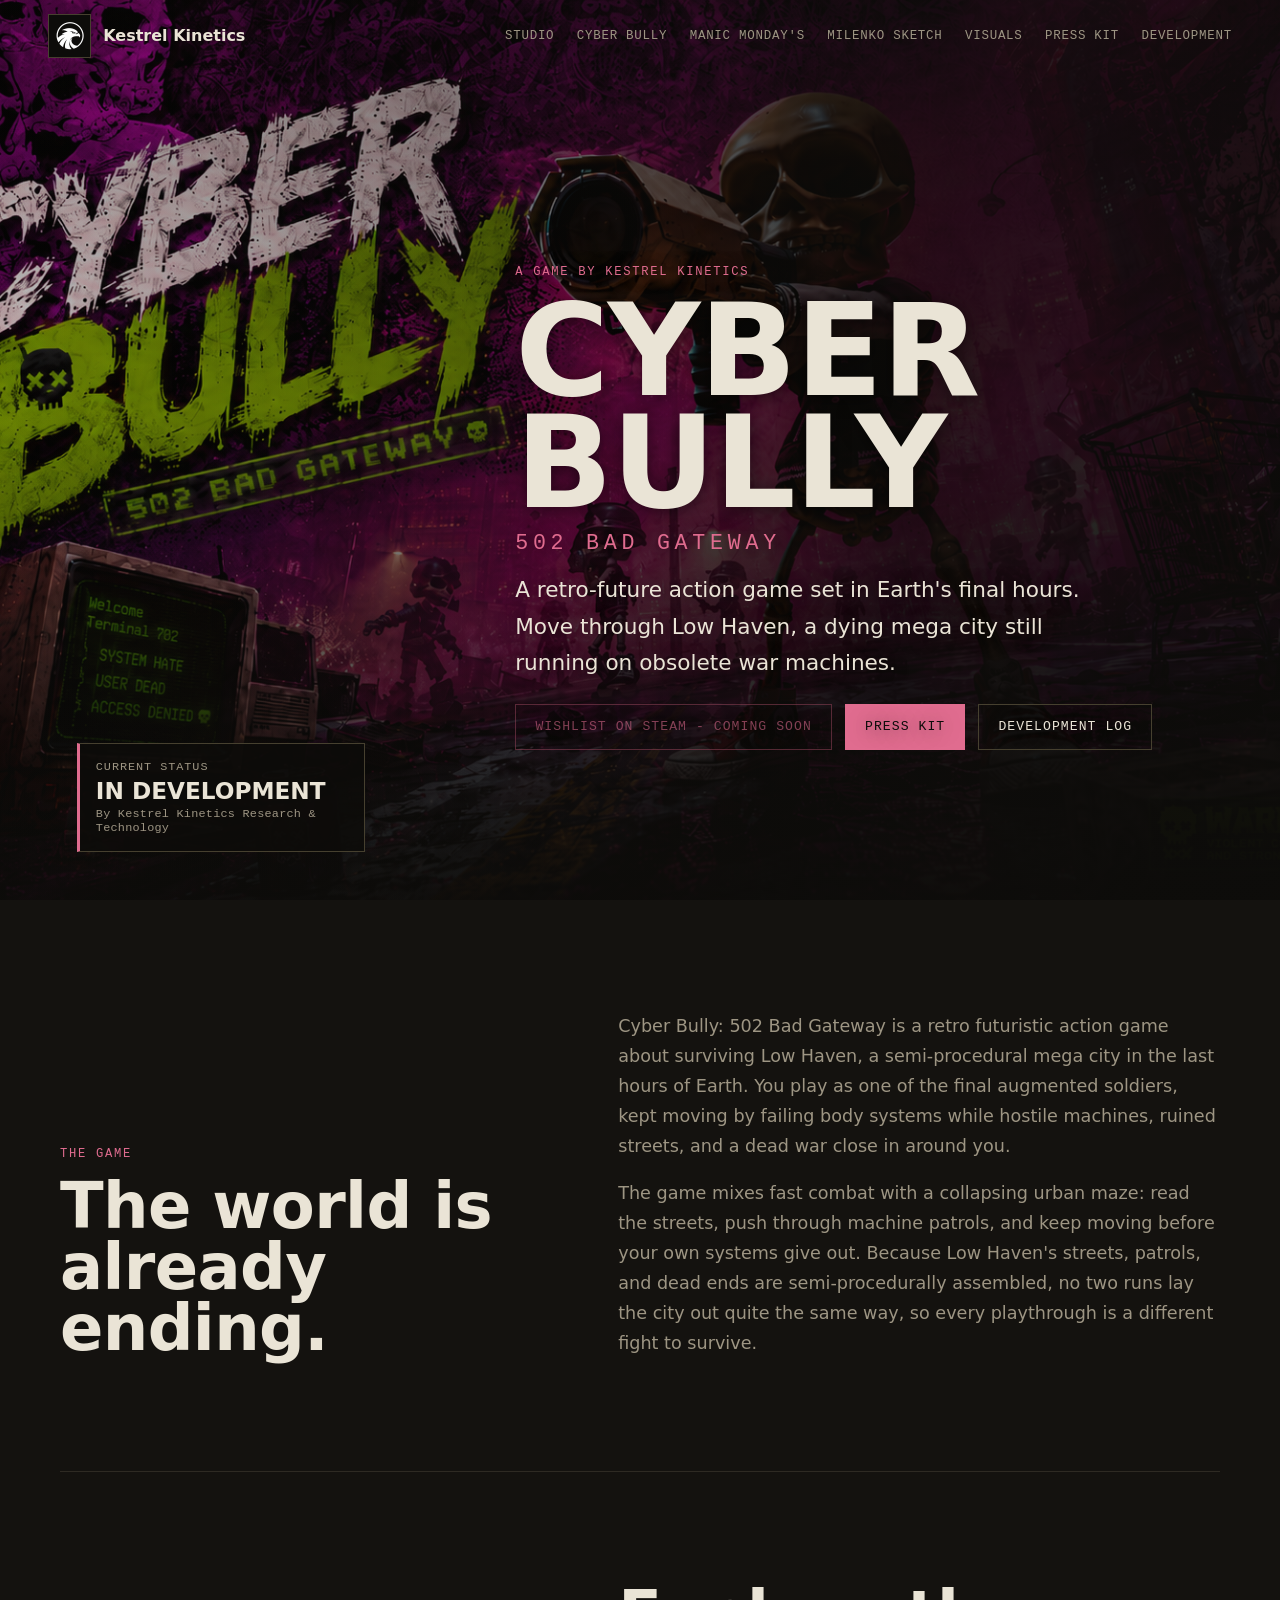
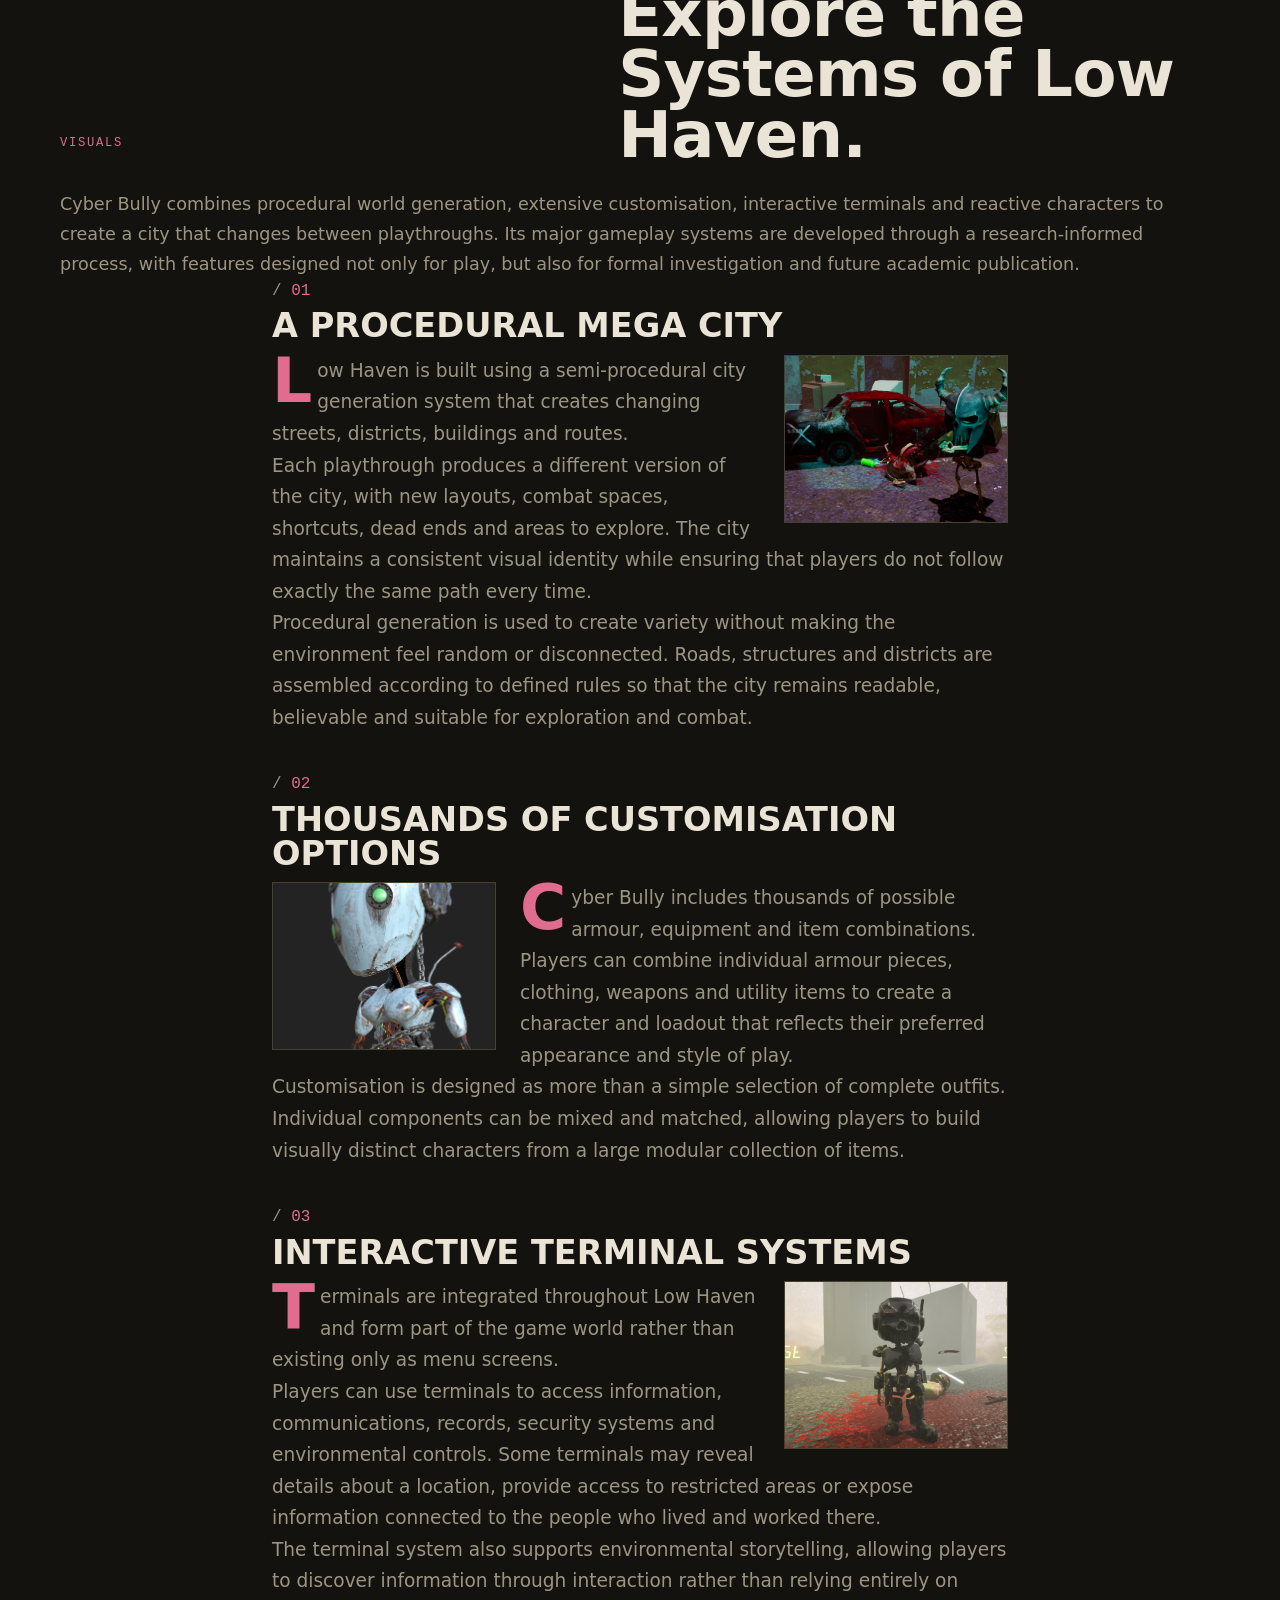
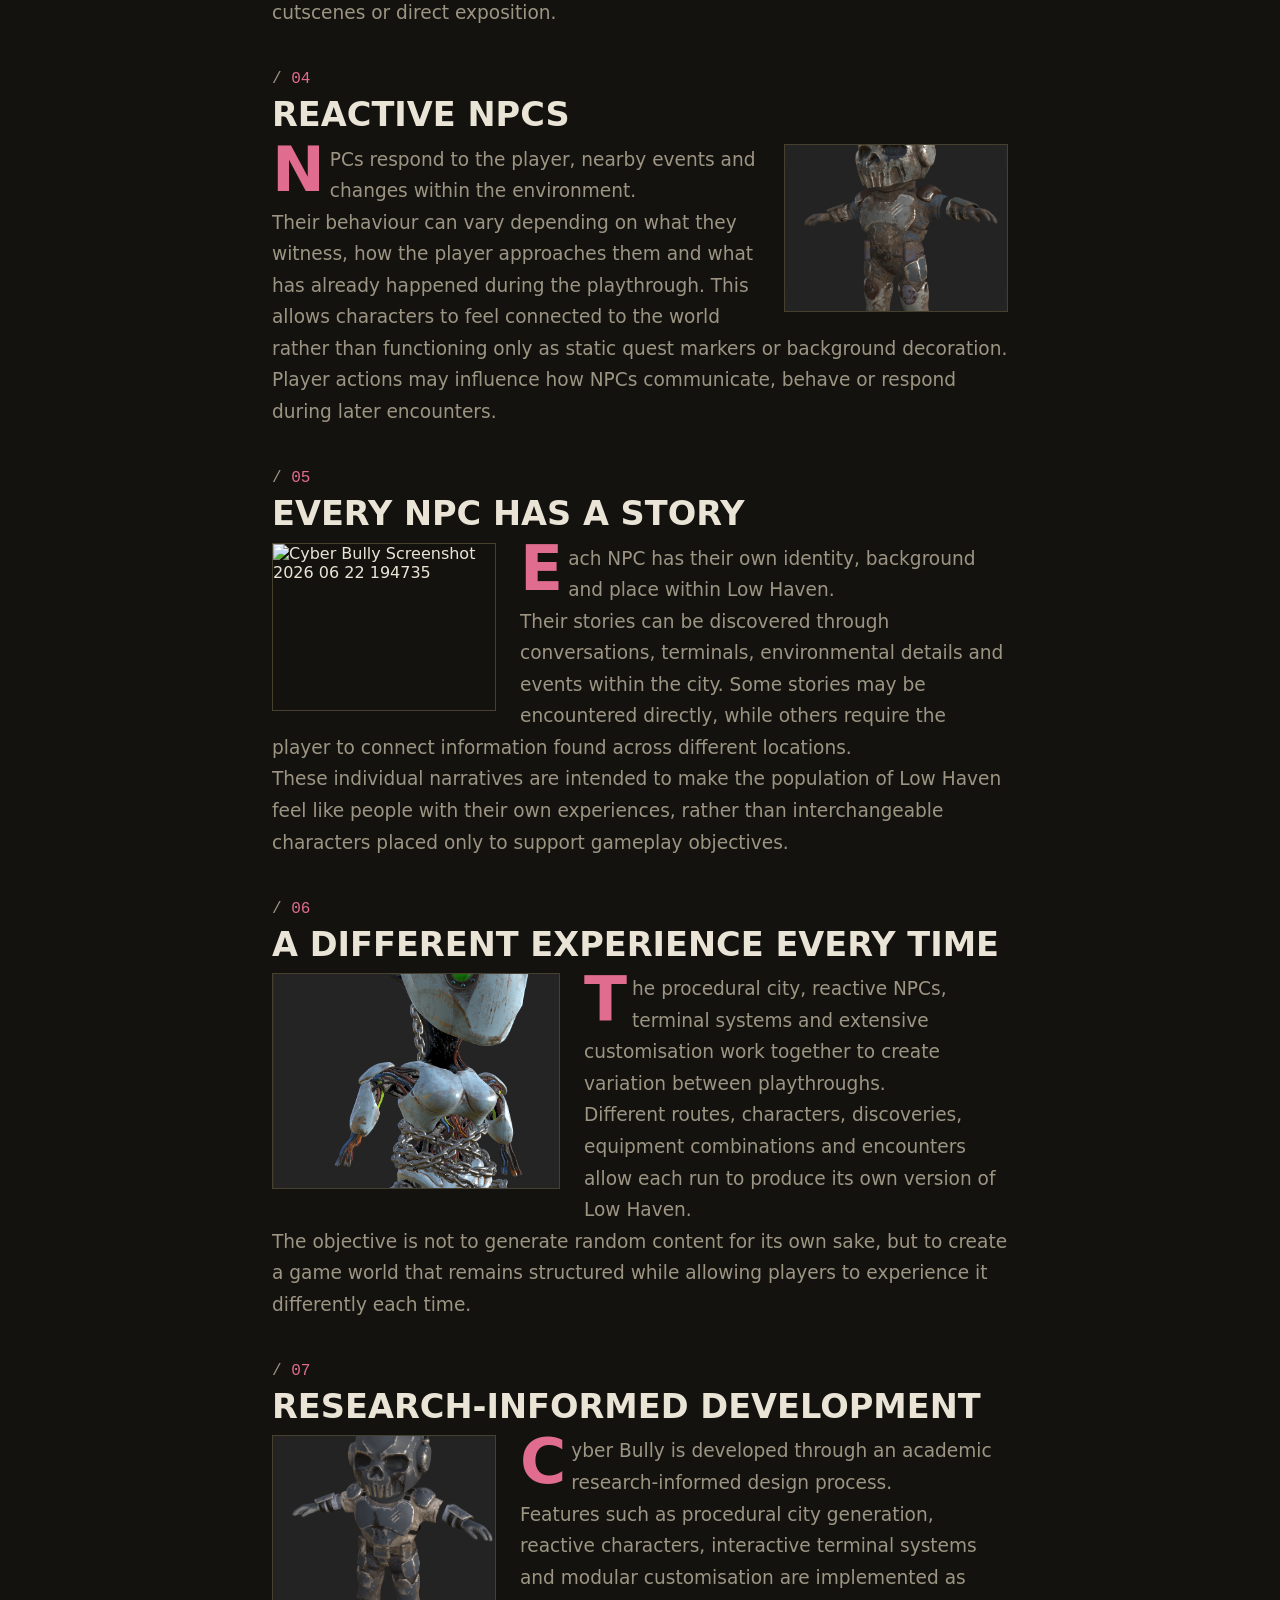
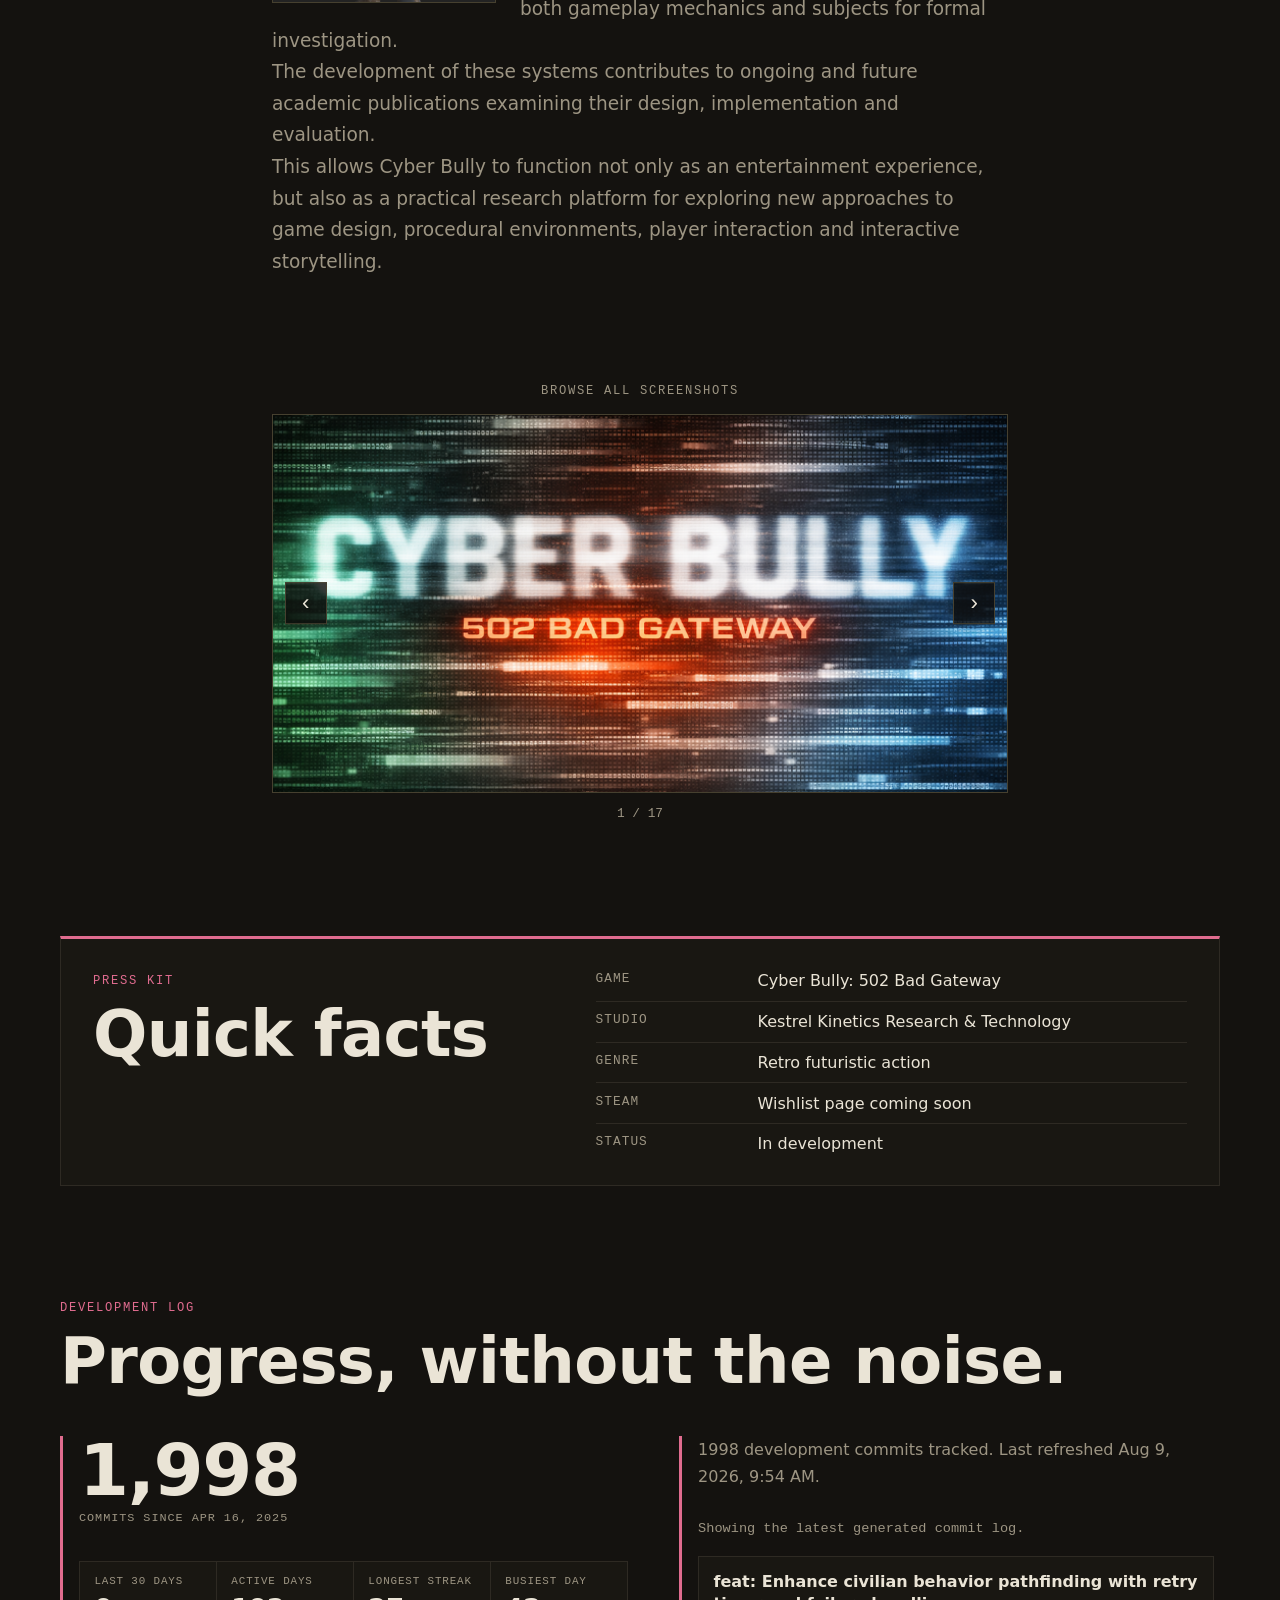
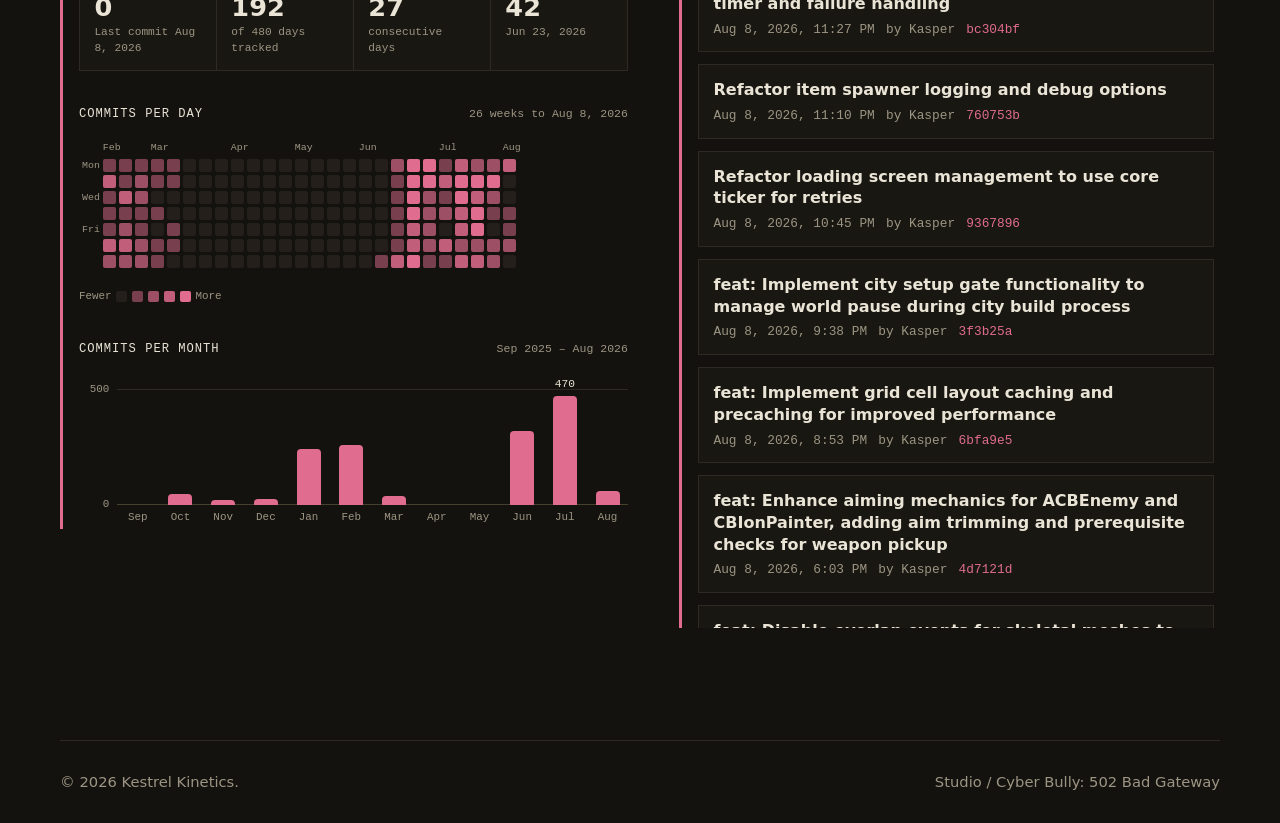
==== commit 5c2d8ff2: "Add commit metrics and heatmap visualization to development logs" ====
--- a/cyber-bully/index.html
+++ b/cyber-bully/index.html
@@ -177,12 +177,75 @@
           <p class="eyebrow">Development log</p>
           <h2>Progress, without the noise.</h2>
         </div>
-        <div class="development-panel">
-          <div class="development-summary">
-            <p data-commit-summary>Loading the Cyber Bully development history.</p>
-          </div>
-          <p class="commit-status" data-commit-status>Syncing development log...</p>
-          <ol class="commit-list" data-commit-list aria-live="polite"></ol>
+        <div class="development-layout">
+          <div class="development-metrics" data-metrics>
+            <p class="metrics-status" data-metrics-status>Reading the commit history...</p>
+            <div class="metrics-body" data-metrics-body hidden>
+              <div class="metric-hero">
+                <span class="metric-hero-value" data-metric-total>0</span>
+                <span class="metric-hero-label">Commits since <span data-metric-since>the first build</span></span>
+              </div>
+
+              <dl class="metric-tiles">
+                <div class="metric-tile">
+                  <dt>Last 30 days</dt>
+                  <dd>
+                    <span class="metric-value" data-metric-recent>0</span>
+                    <span class="metric-note" data-metric-trend></span>
+                  </dd>
+                </div>
+                <div class="metric-tile">
+                  <dt>Active days</dt>
+                  <dd>
+                    <span class="metric-value" data-metric-active>0</span>
+                    <span class="metric-note" data-metric-active-note></span>
+                  </dd>
+                </div>
+                <div class="metric-tile">
+                  <dt>Longest streak</dt>
+                  <dd>
+                    <span class="metric-value" data-metric-streak>0</span>
+                    <span class="metric-note" data-metric-streak-note></span>
+                  </dd>
+                </div>
+                <div class="metric-tile">
+                  <dt>Busiest day</dt>
+                  <dd>
+                    <span class="metric-value" data-metric-peak>0</span>
+                    <span class="metric-note" data-metric-peak-note></span>
+                  </dd>
+                </div>
+              </dl>
+
+              <figure class="chart">
+                <figcaption class="chart-caption">
+                  <span class="chart-title">Commits per day</span>
+                  <span class="chart-subtitle" data-heat-range></span>
+                </figcaption>
+                <div class="heatmap-scroll">
+                  <table class="heatmap" data-heatmap></table>
+                </div>
+                <p class="heat-legend" data-heat-legend></p>
+              </figure>
+
+              <figure class="chart">
+                <figcaption class="chart-caption">
+                  <span class="chart-title">Commits per month</span>
+                  <span class="chart-subtitle" data-month-range></span>
+                </figcaption>
+                <div class="month-chart" data-month-chart></div>
+              </figure>
+            </div>
+            <div class="chart-tip" data-chart-tip aria-hidden="true" hidden></div>
+          </div>
+
+          <div class="development-panel">
+            <div class="development-summary">
+              <p data-commit-summary>Loading the Cyber Bully development history.</p>
+            </div>
+            <p class="commit-status" data-commit-status>Syncing development log...</p>
+            <ol class="commit-list" data-commit-list aria-live="polite"></ol>
+          </div>
         </div>
       </section>
     </main>
--- a/assets/styles.css
+++ b/assets/styles.css
@@ -12,6 +12,13 @@
   --accent-dim: #8f4257;
   --ok: #9cab7d;
   --error: #c47a68;
+  /* Sequential ramp for commit density: one hue, light to dark, validated for
+     monotone lightness and a 2:1 floor against the panel surface. */
+  --heat-0: #241f1a;
+  --heat-1: #78404e;
+  --heat-2: #9d4f65;
+  --heat-3: #c15f7b;
+  --heat-4: #e06c8f;
   --font-body: Inter, ui-sans-serif, system-ui, -apple-system, BlinkMacSystemFont, "Segoe UI", sans-serif;
   --font-mono: ui-monospace, "Cascadia Code", "Consolas", "SFMono-Regular", Menlo, monospace;
   font-family: var(--font-body);
@@ -994,6 +1001,405 @@
   font-weight: 500;
 }
 
+.sr-only {
+  position: absolute;
+  width: 1px;
+  height: 1px;
+  margin: -1px;
+  padding: 0;
+  overflow: hidden;
+  clip-path: inset(50%);
+  white-space: nowrap;
+}
+
+.development {
+  display: block;
+}
+
+.development .section-heading {
+  margin-bottom: clamp(1.75rem, 4vw, 2.75rem);
+}
+
+.development-layout {
+  display: grid;
+  grid-template-columns: minmax(0, 1.05fr) minmax(19rem, 1fr);
+  gap: clamp(1.75rem, 4vw, 3.25rem);
+  align-items: start;
+}
+
+/* Long commit subjects would otherwise set the column's minimum width and push
+   the whole section past the viewport on narrow screens. */
+.development-layout > *,
+.commit-list,
+.commit-item {
+  min-width: 0;
+}
+
+.commit-list {
+  grid-template-columns: minmax(0, 1fr);
+}
+
+/* Some commit subjects embed a full file path with no spaces; "anywhere" also
+   shrinks the min-content width, which "break-word" does not. */
+.commit-title {
+  overflow-wrap: anywhere;
+}
+
+.development-metrics {
+  position: relative;
+  border-left: 3px solid var(--accent);
+  padding-left: 1rem;
+}
+
+.metrics-status {
+  margin: 0;
+  color: var(--muted);
+  font-family: var(--font-mono);
+  font-size: 0.85rem;
+}
+
+.metrics-body {
+  display: grid;
+  gap: clamp(1.5rem, 3vw, 2.25rem);
+}
+
+.metrics-body[hidden] {
+  display: none;
+}
+
+.metric-hero-value {
+  display: block;
+  color: var(--text);
+  font-size: clamp(3rem, 7vw, 4.5rem);
+  font-weight: 800;
+  line-height: 0.95;
+  letter-spacing: -0.02em;
+}
+
+.metric-hero-label {
+  display: block;
+  margin-top: 0.4rem;
+  color: var(--muted);
+  font-family: var(--font-mono);
+  font-size: 0.74rem;
+  letter-spacing: 0.08em;
+  text-transform: uppercase;
+}
+
+.metric-tiles {
+  display: grid;
+  grid-template-columns: repeat(auto-fit, minmax(8rem, 1fr));
+  gap: 1px;
+  margin: 0;
+  border: 1px solid var(--line);
+  background: var(--line);
+}
+
+.metric-tile {
+  padding: 0.85rem 0.9rem;
+  background: var(--panel);
+}
+
+.metric-tile dt {
+  margin-bottom: 0.45rem;
+  color: var(--muted);
+  font-family: var(--font-mono);
+  font-size: 0.68rem;
+  letter-spacing: 0.08em;
+}
+
+.metric-tile dd {
+  margin: 0;
+}
+
+.metric-value {
+  display: block;
+  color: var(--text);
+  font-size: 1.6rem;
+  font-weight: 700;
+  line-height: 1.05;
+}
+
+.metric-note {
+  display: block;
+  margin-top: 0.25rem;
+  color: var(--muted);
+  font-family: var(--font-mono);
+  font-size: 0.7rem;
+  line-height: 1.4;
+}
+
+.metric-note.is-up {
+  color: var(--ok);
+}
+
+.chart {
+  display: grid;
+  gap: 0.85rem;
+  margin: 0;
+}
+
+.chart-caption {
+  display: flex;
+  flex-wrap: wrap;
+  align-items: baseline;
+  justify-content: space-between;
+  gap: 0.3rem 1rem;
+}
+
+.chart-title {
+  color: var(--text);
+  font-family: var(--font-mono);
+  font-size: 0.76rem;
+  font-weight: 500;
+  letter-spacing: 0.08em;
+  text-transform: uppercase;
+}
+
+.chart-subtitle {
+  color: var(--muted);
+  font-family: var(--font-mono);
+  font-size: 0.72rem;
+}
+
+.heatmap-scroll {
+  overflow-x: auto;
+  padding-bottom: 0.15rem;
+}
+
+.heatmap {
+  --heat-cell: clamp(9px, 1.05vw, 13px);
+  border-collapse: separate;
+  border-spacing: 3px;
+}
+
+.heatmap th {
+  padding: 0;
+  color: var(--muted);
+  font-family: var(--font-mono);
+  font-size: 0.62rem;
+  font-weight: 500;
+}
+
+.heat-weekday {
+  padding-right: 0.35rem;
+  text-align: right;
+  vertical-align: middle;
+  white-space: nowrap;
+}
+
+.heat-month {
+  position: relative;
+  height: 0.95rem;
+  text-align: left;
+}
+
+.heat-month span {
+  position: absolute;
+  bottom: 0;
+  left: 0;
+  white-space: nowrap;
+}
+
+.heat-cell {
+  width: var(--heat-cell);
+  height: var(--heat-cell);
+  padding: 0;
+  border-radius: 2px;
+  background: var(--heat-0);
+}
+
+.heat-cell.is-future {
+  background: transparent;
+}
+
+.heat-cell:hover {
+  box-shadow: 0 0 0 1px var(--text);
+}
+
+.heat-cell:focus-visible {
+  outline: 2px solid var(--text);
+  outline-offset: 1px;
+}
+
+.heat-legend {
+  display: flex;
+  align-items: center;
+  gap: 0.3rem;
+  margin: 0;
+  color: var(--muted);
+  font-family: var(--font-mono);
+  font-size: 0.68rem;
+}
+
+.heat-legend-swatch {
+  width: 11px;
+  height: 11px;
+  border-radius: 2px;
+}
+
+.heat-cell[data-level="0"],
+.heat-legend-swatch[data-level="0"] {
+  background: var(--heat-0);
+}
+
+.heat-cell[data-level="1"],
+.heat-legend-swatch[data-level="1"] {
+  background: var(--heat-1);
+}
+
+.heat-cell[data-level="2"],
+.heat-legend-swatch[data-level="2"] {
+  background: var(--heat-2);
+}
+
+.heat-cell[data-level="3"],
+.heat-legend-swatch[data-level="3"] {
+  background: var(--heat-3);
+}
+
+.heat-cell[data-level="4"],
+.heat-legend-swatch[data-level="4"] {
+  background: var(--heat-4);
+}
+
+.month-chart {
+  position: relative;
+  padding-left: 2.4rem;
+}
+
+.month-grid {
+  position: absolute;
+  top: 1.25rem;
+  right: 0;
+  bottom: 1.5rem;
+  left: 2.4rem;
+}
+
+.month-gridline {
+  position: absolute;
+  right: 0;
+  left: 0;
+  border-top: 1px solid var(--line);
+}
+
+.month-gridline.is-base {
+  bottom: 0;
+  border-top-color: var(--line-strong);
+}
+
+.month-gridline.is-top {
+  top: 0;
+}
+
+.month-gridline i {
+  position: absolute;
+  top: -0.65em;
+  right: calc(100% + 0.5rem);
+  color: var(--muted);
+  font-family: var(--font-mono);
+  font-size: 0.68rem;
+  font-style: normal;
+  font-variant-numeric: tabular-nums;
+}
+
+.month-bars,
+.month-axis {
+  display: grid;
+  grid-auto-flow: column;
+  grid-auto-columns: minmax(0, 1fr);
+  gap: 2px;
+}
+
+.month-bars {
+  position: relative;
+  height: 8.5rem;
+  /* Headroom so the peak's direct label never rides out of the plot box. */
+  padding-top: 1.25rem;
+  align-items: end;
+}
+
+.month-col {
+  position: relative;
+  display: flex;
+  height: 100%;
+  align-items: flex-end;
+  justify-content: center;
+}
+
+.month-col:focus-visible {
+  outline: 2px solid var(--text);
+  outline-offset: 2px;
+}
+
+.month-bar {
+  width: 100%;
+  max-width: 24px;
+  border-radius: 4px 4px 0 0;
+  background: var(--heat-4);
+  transition: filter 140ms ease;
+}
+
+.month-bar.has-value {
+  min-height: 3px;
+}
+
+.month-col:hover .month-bar,
+.month-col:focus-visible .month-bar {
+  filter: brightness(1.18);
+}
+
+.month-value {
+  position: absolute;
+  left: 50%;
+  transform: translateX(-50%);
+  color: var(--text);
+  font-family: var(--font-mono);
+  font-size: 0.7rem;
+  white-space: nowrap;
+}
+
+.month-axis {
+  height: 1.5rem;
+  align-items: center;
+}
+
+.month-axis span {
+  color: var(--muted);
+  font-family: var(--font-mono);
+  font-size: clamp(0.55rem, 1vw, 0.68rem);
+  text-align: center;
+}
+
+.chart-tip {
+  position: absolute;
+  z-index: 4;
+  border: 1px solid var(--line-strong);
+  padding: 0.4rem 0.6rem;
+  background: rgba(13, 12, 10, 0.96);
+  pointer-events: none;
+  transform: translate(-50%, -100%);
+  white-space: nowrap;
+}
+
+.chart-tip[hidden] {
+  display: none;
+}
+
+.chart-tip strong {
+  display: block;
+  color: var(--text);
+  font-size: 0.92rem;
+  line-height: 1.2;
+}
+
+.chart-tip span {
+  display: block;
+  color: var(--muted);
+  font-family: var(--font-mono);
+  font-size: 0.7rem;
+}
+
 .site-footer {
   display: flex;
   flex-wrap: wrap;
@@ -1023,9 +1429,14 @@
   .section-heading,
   .press-band,
   .development,
+  .development-layout,
   .systems-list article,
   .project-panel {
     grid-template-columns: 1fr;
+  }
+
+  .month-bars {
+    height: 7rem;
   }
 
   .project-copy {
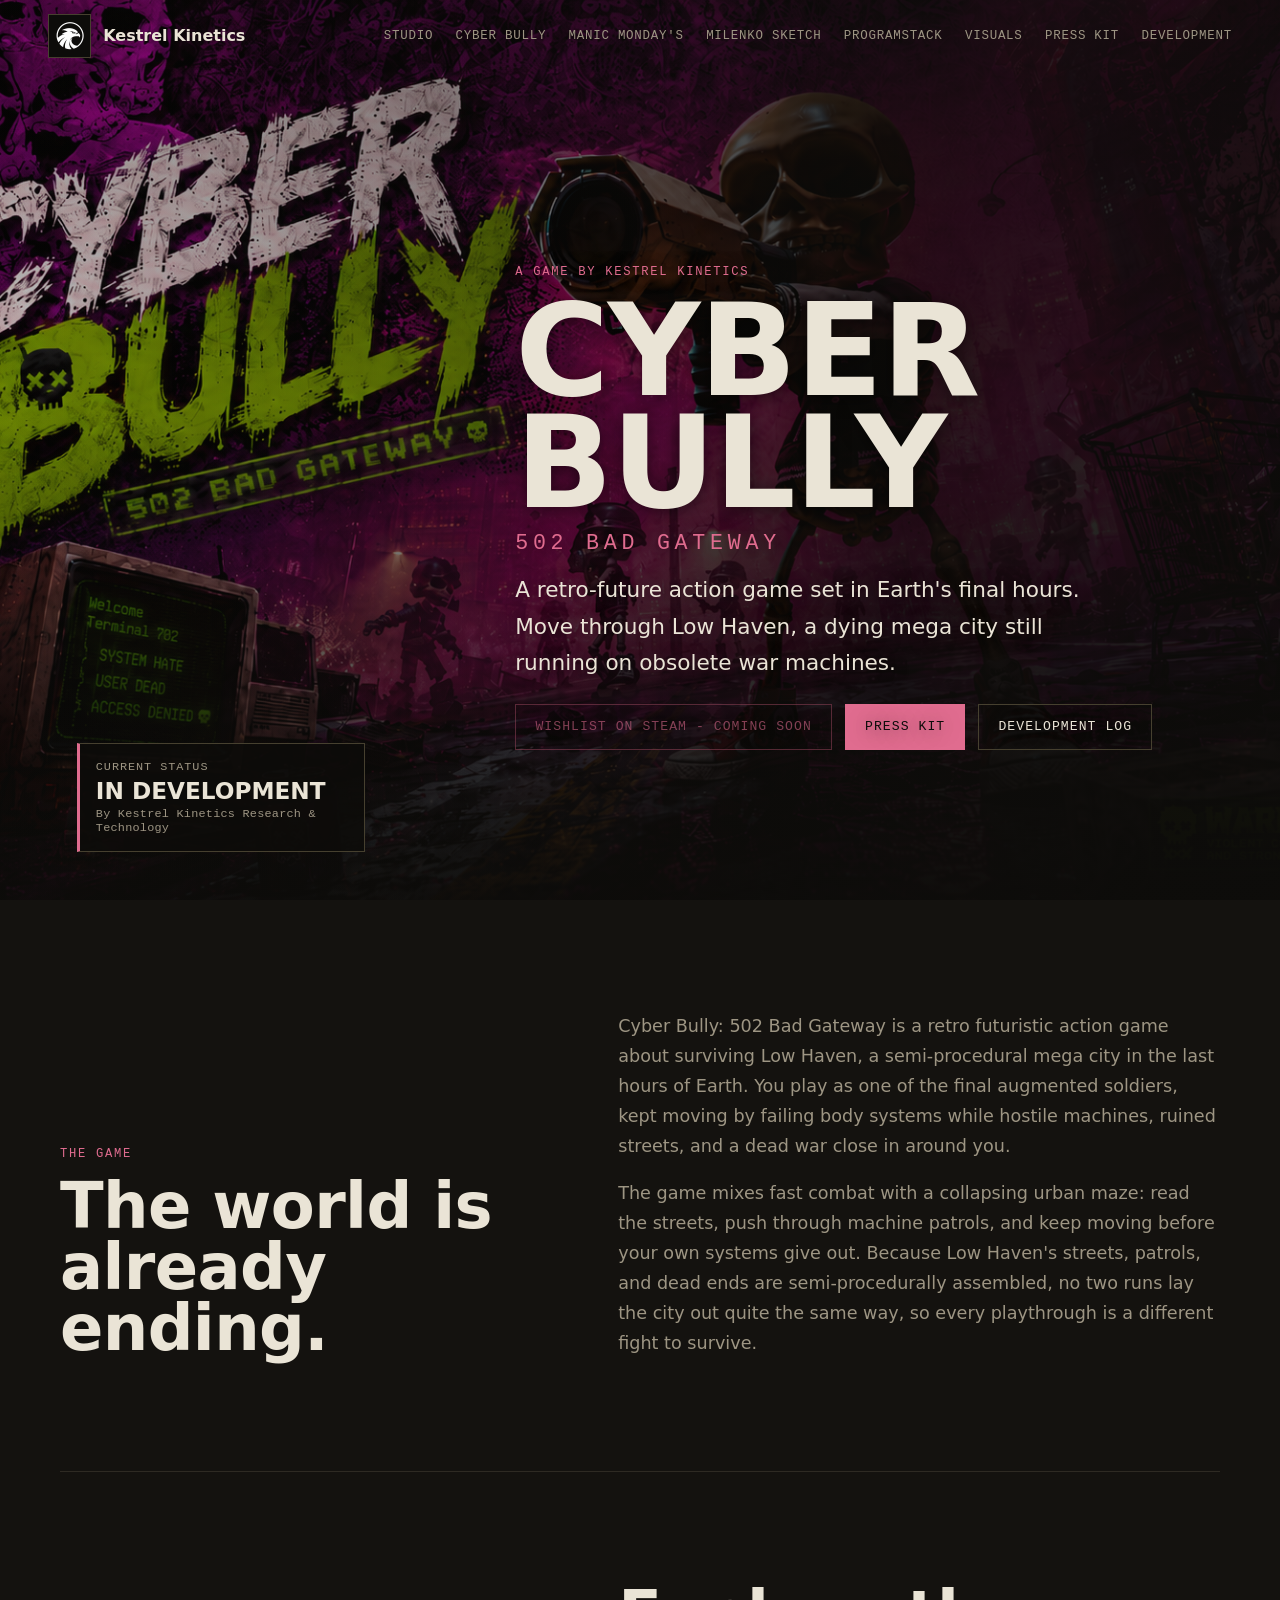
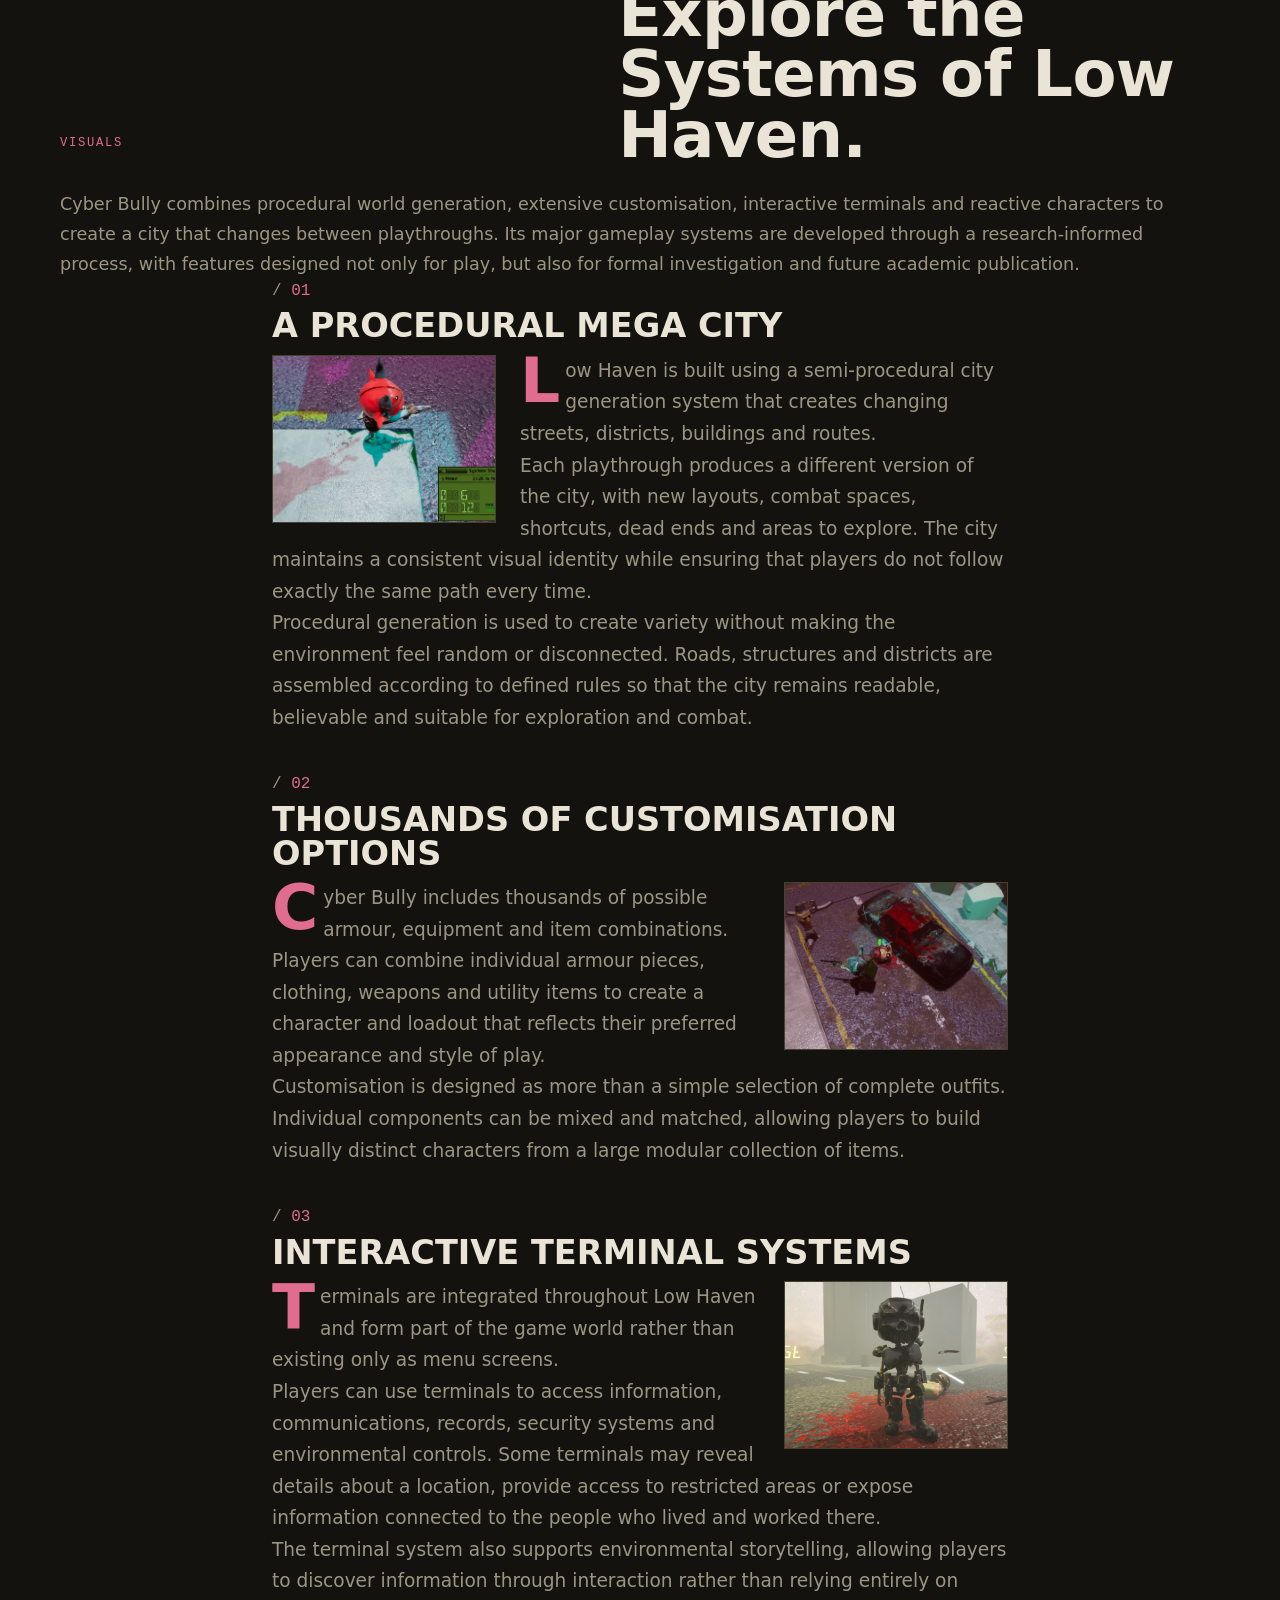
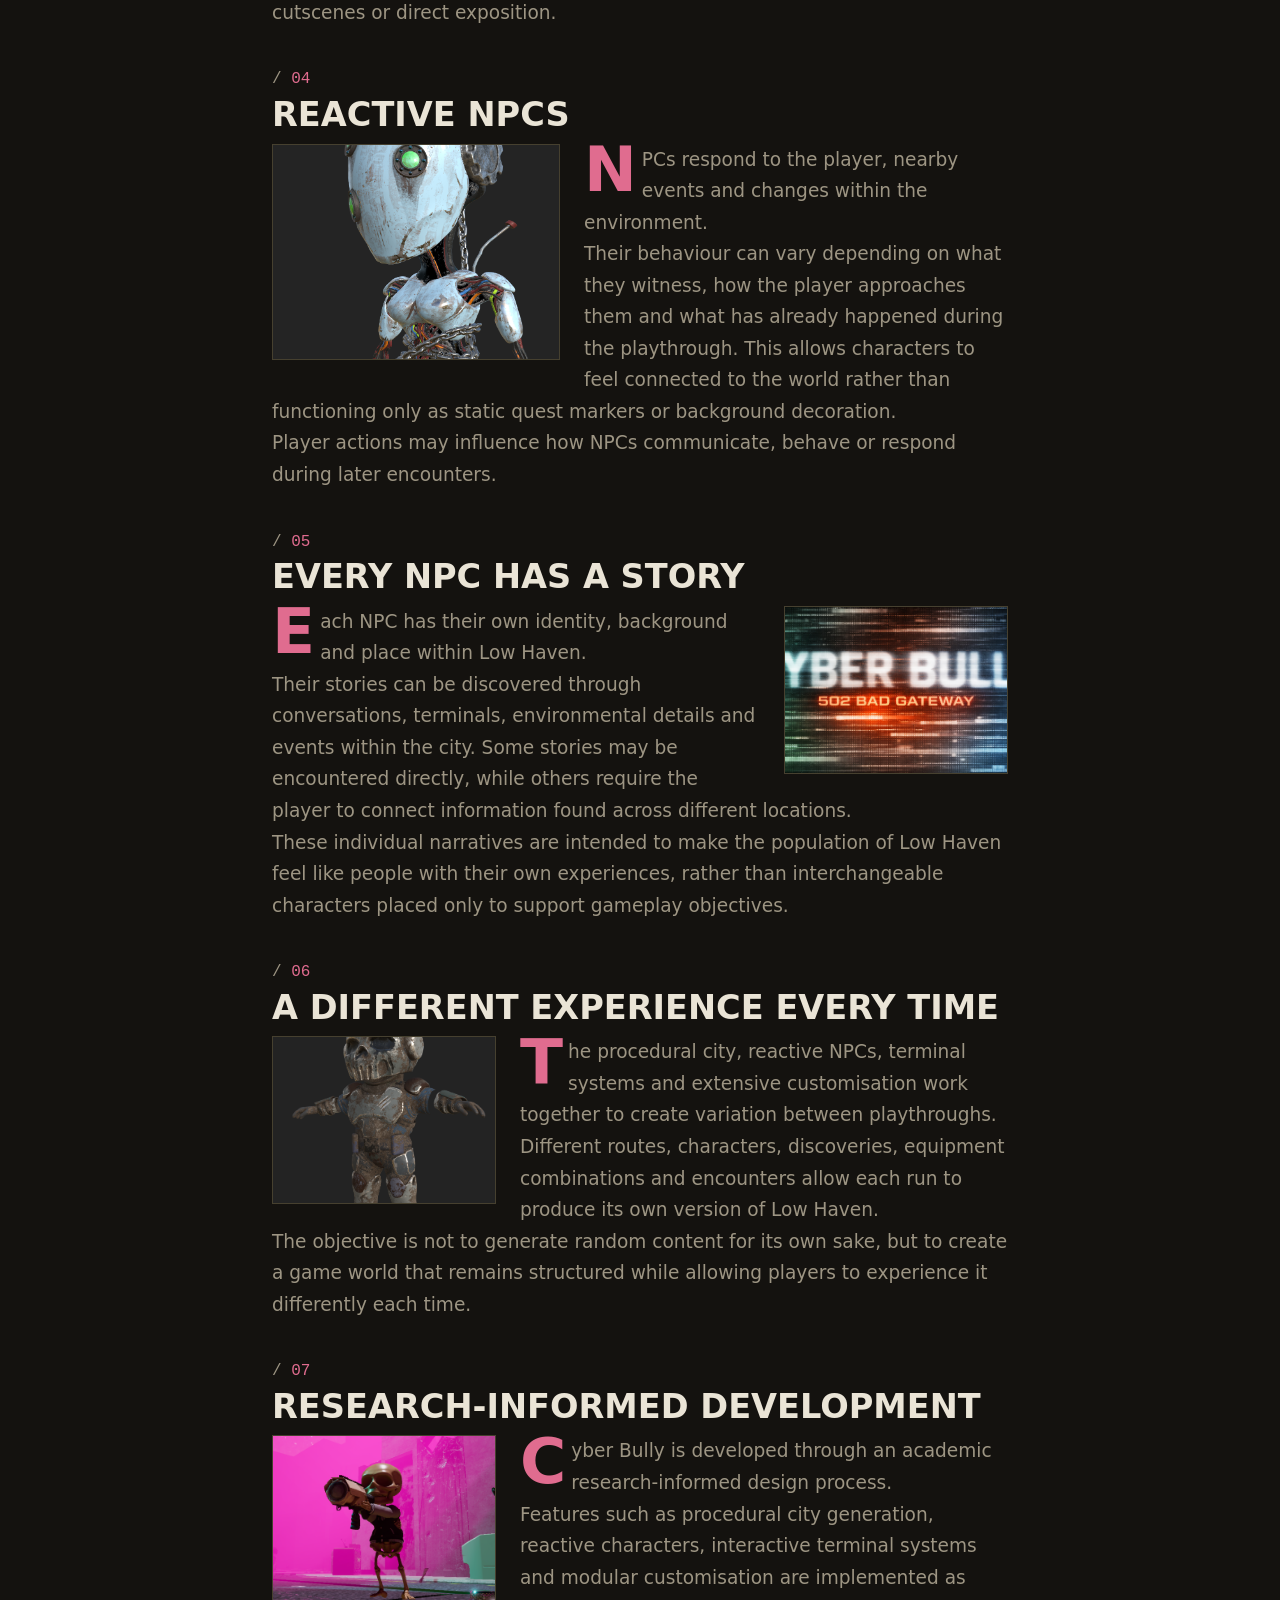
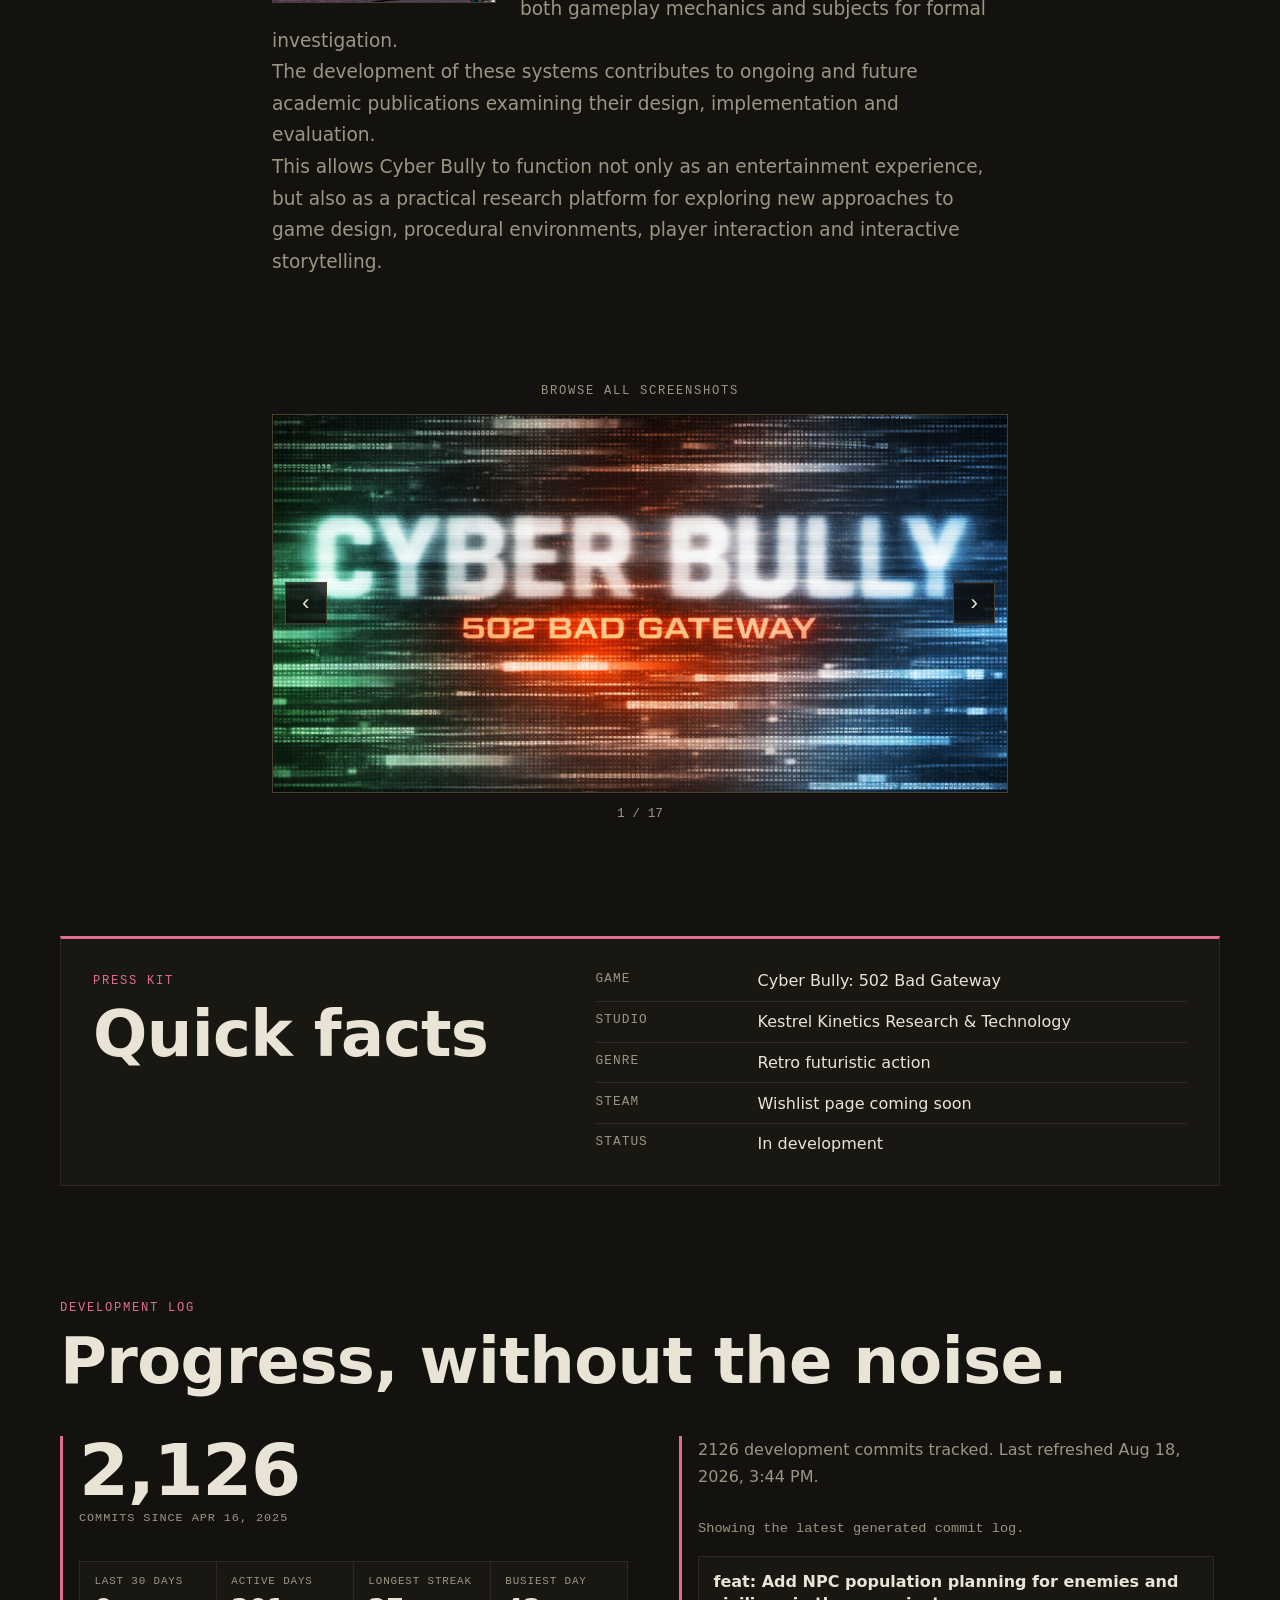
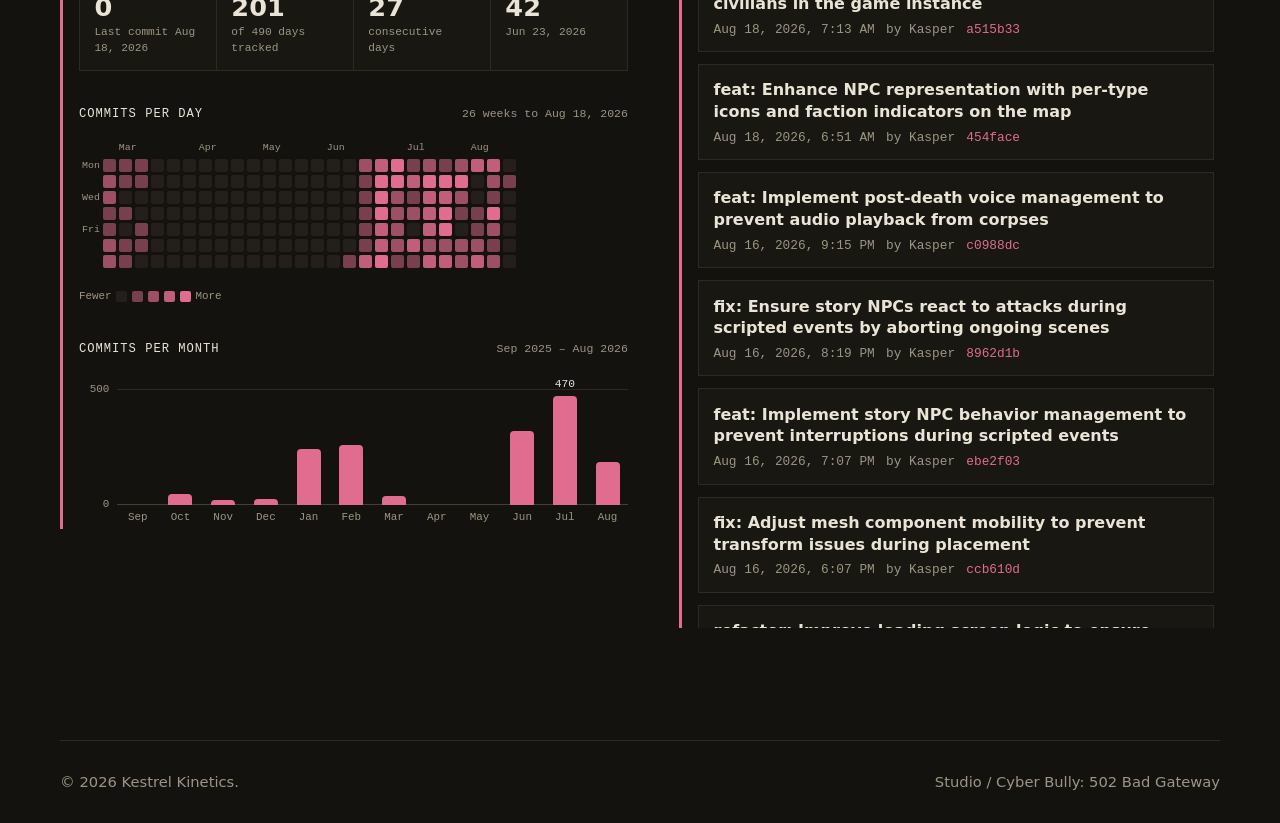
==== commit 03b7a0f1: "Add ProgramStack support and update related documentation" ====
--- a/cyber-bully/index.html
+++ b/cyber-bully/index.html
@@ -29,6 +29,7 @@
         <a href="./">Cyber Bully</a>
         <a href="../manic-mondays/">Manic Monday's</a>
         <a href="../milenko-sketch/">Milenko Sketch</a>
+        <a href="../program-stack/">ProgramStack</a>
         <a href="#visuals">Visuals</a>
         <a href="#press">Press Kit</a>
         <a href="#development">Development</a>
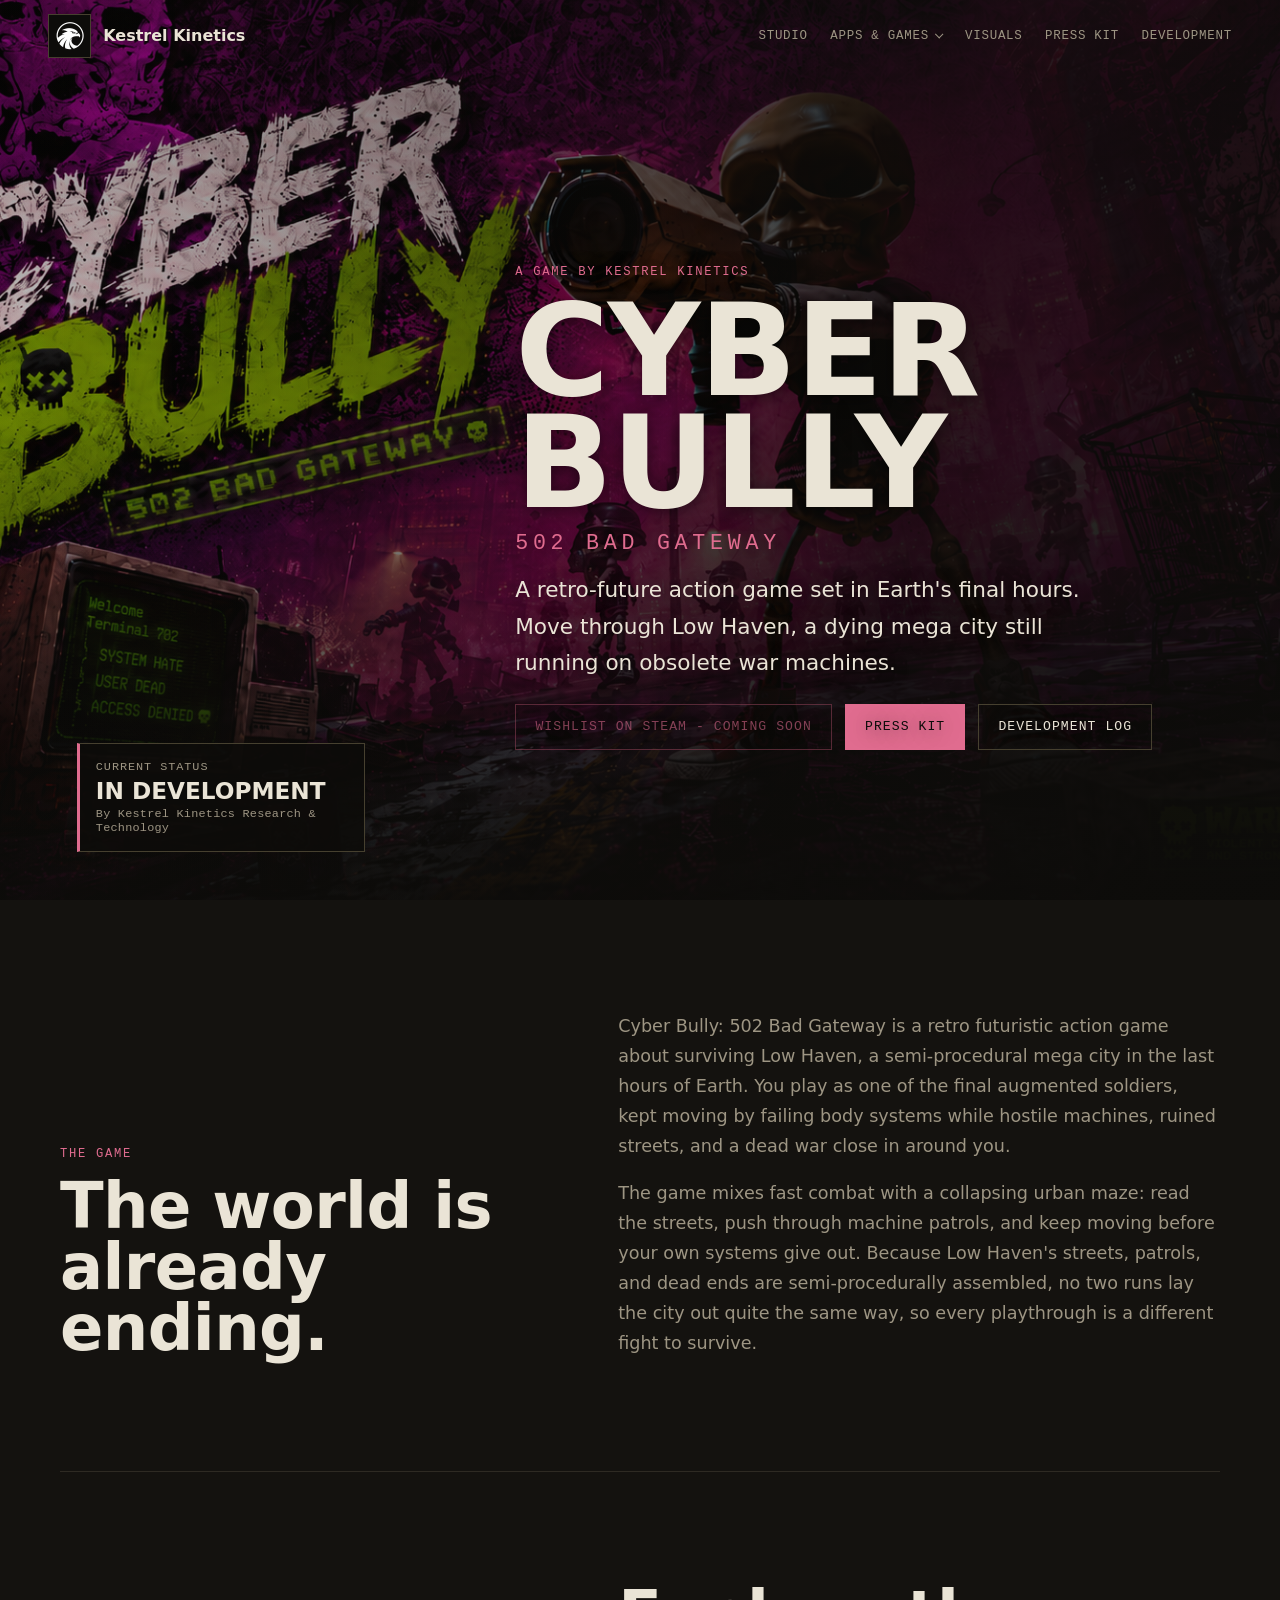
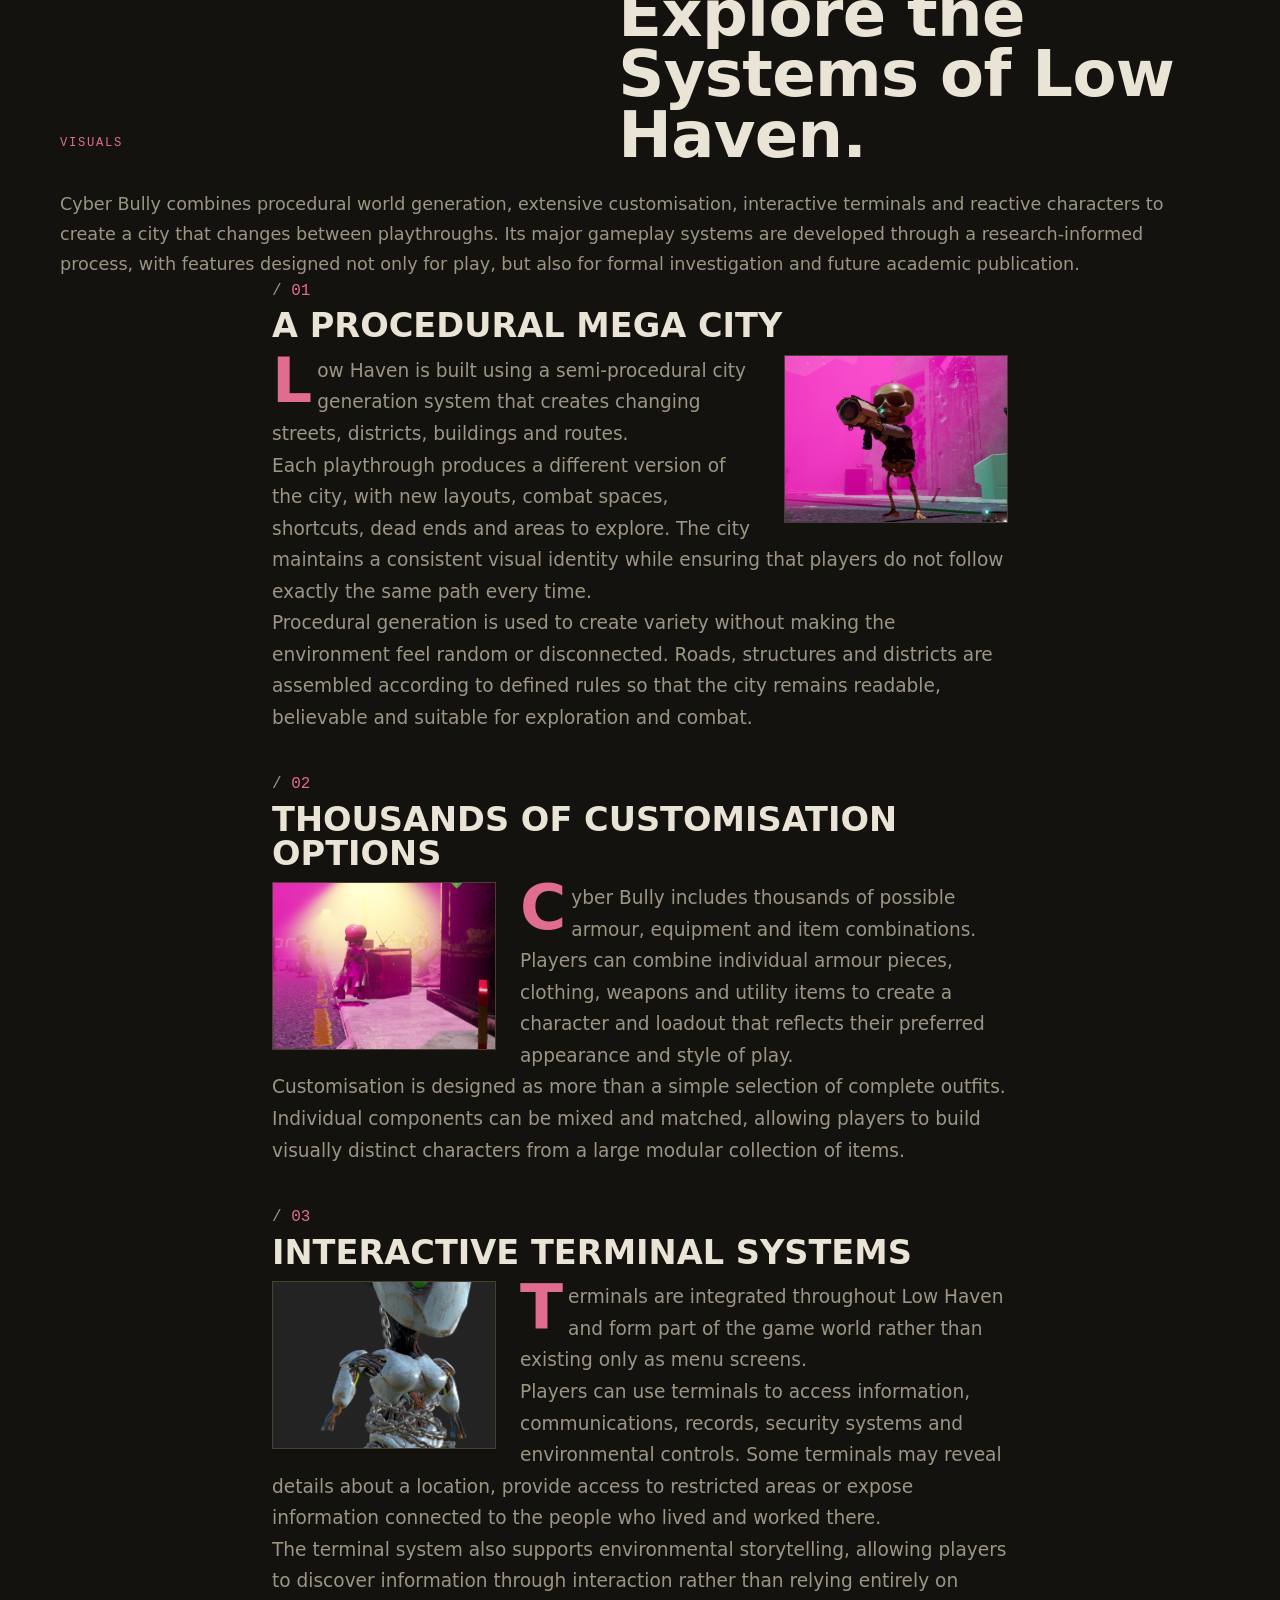
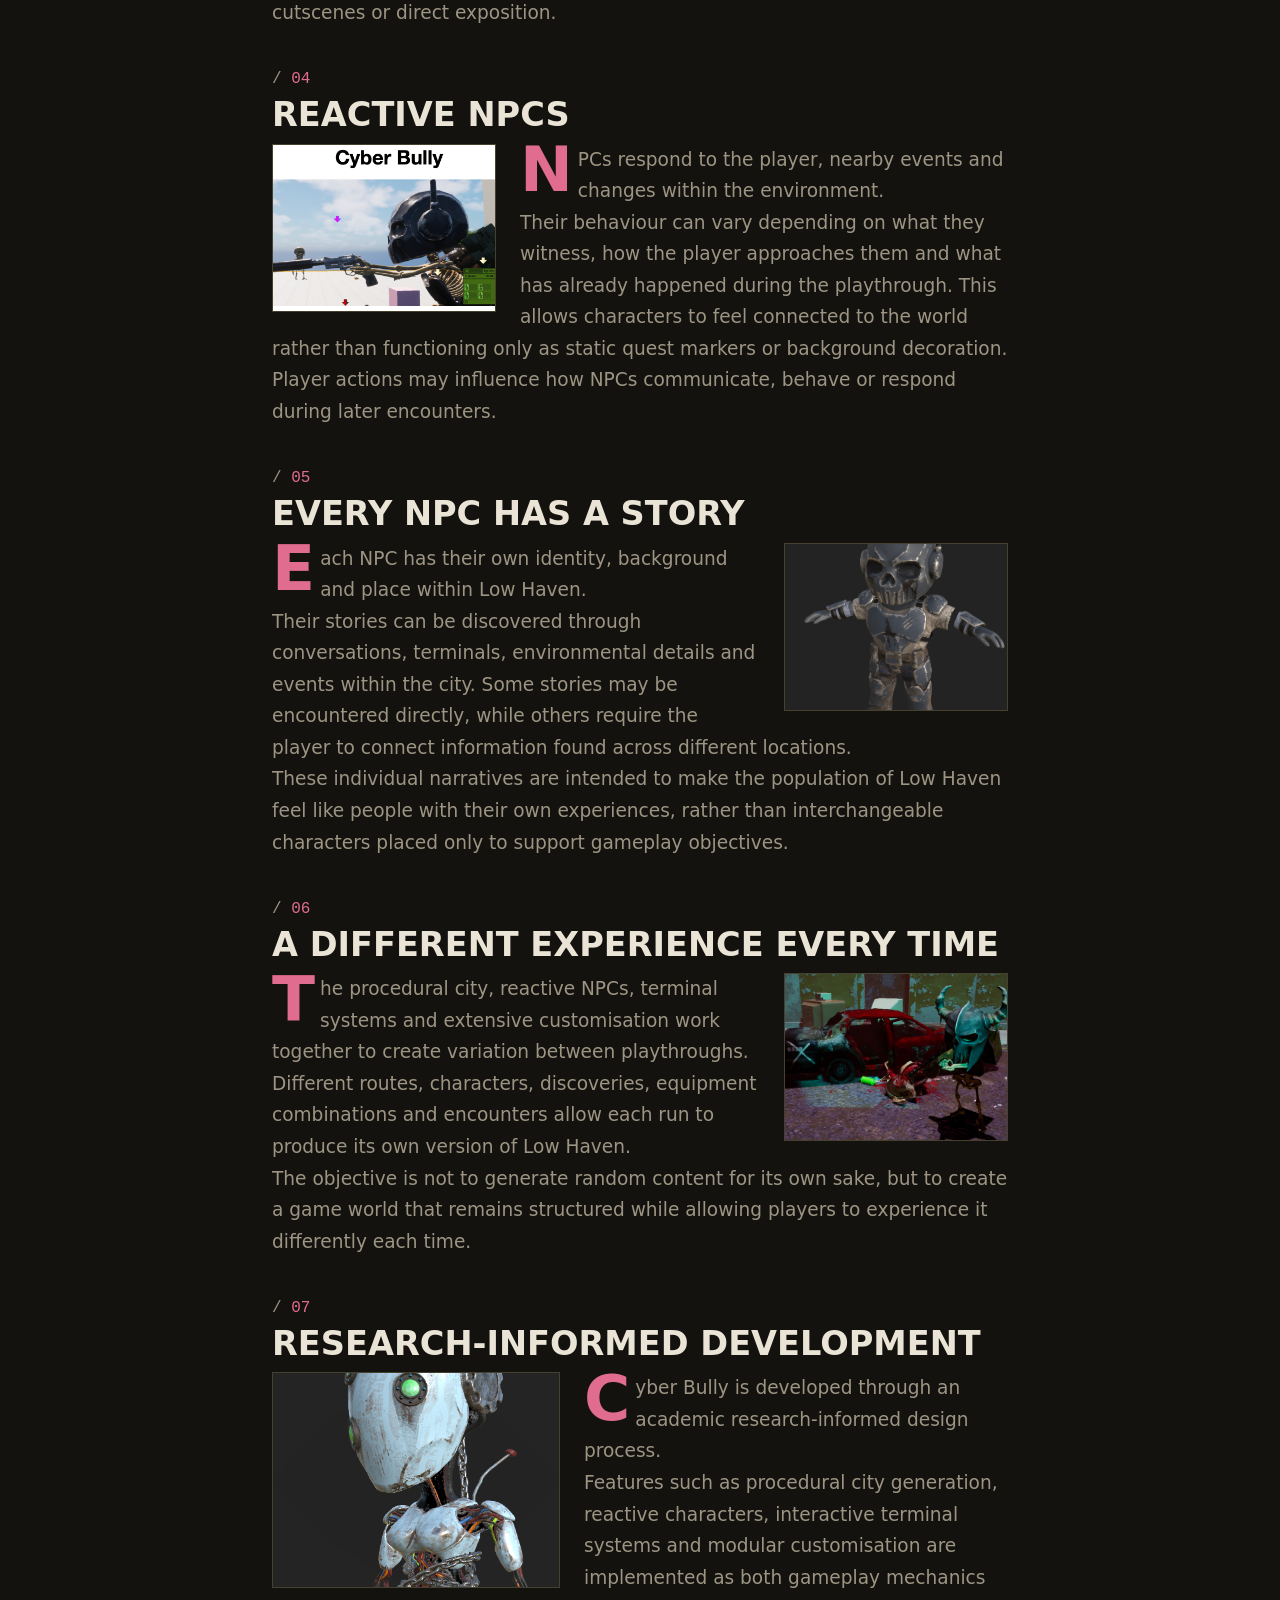
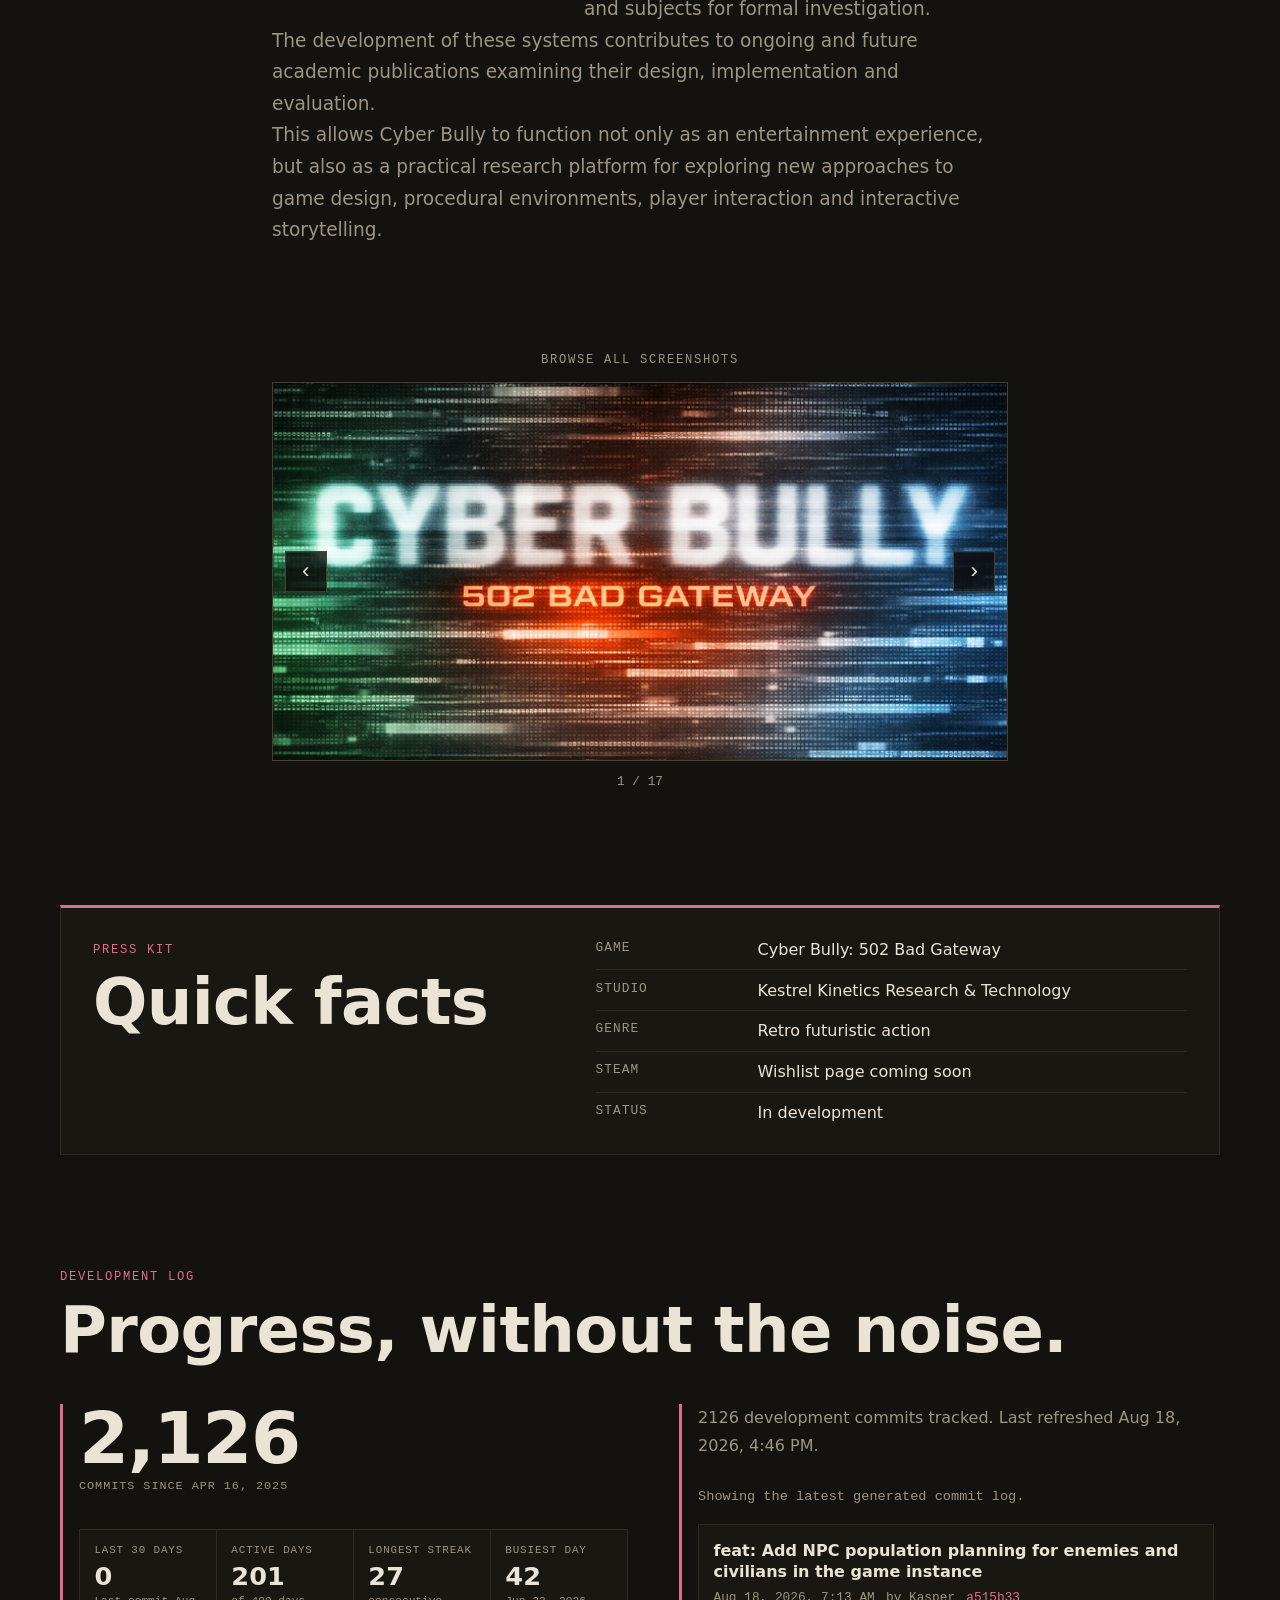
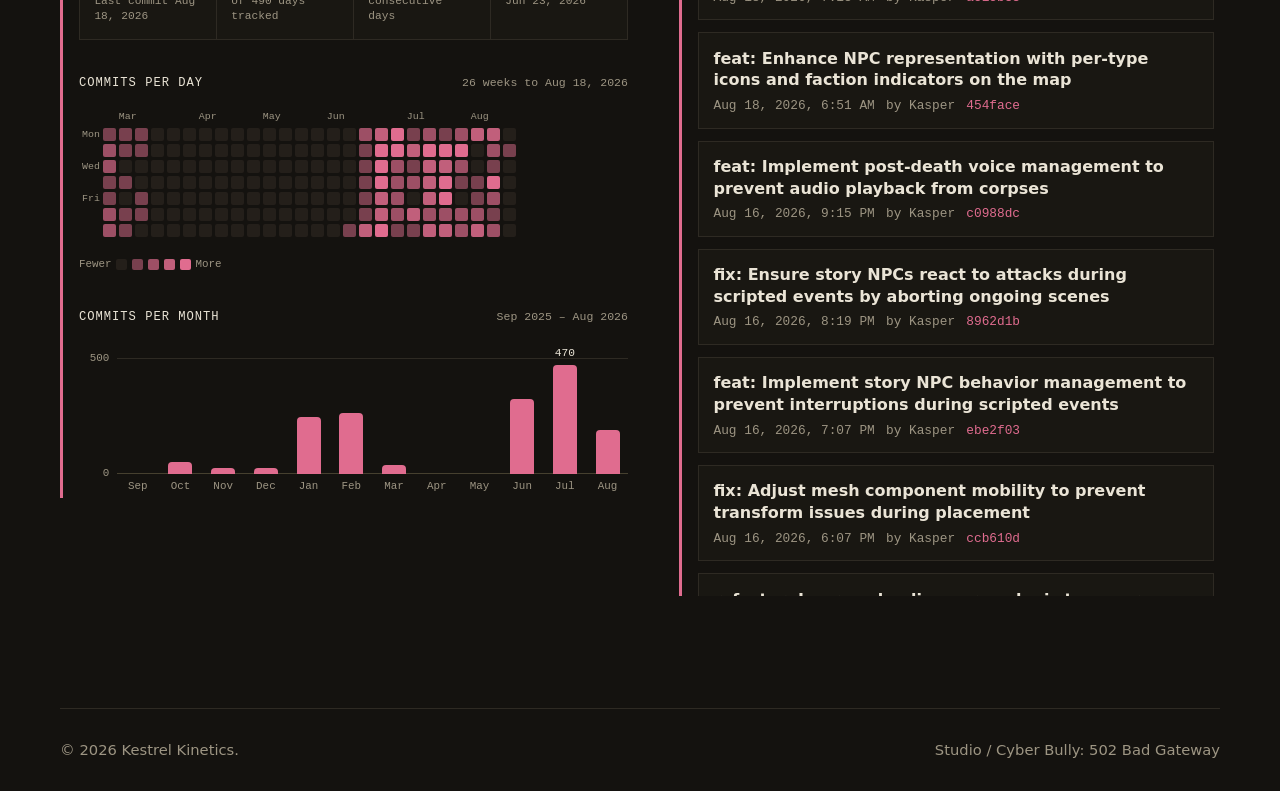
==== commit eb388160: "Implement responsive navigation menu with collapsible sections for apps and games" ====
--- a/cyber-bully/index.html
+++ b/cyber-bully/index.html
@@ -26,10 +26,20 @@
       </a>
       <nav class="site-nav" aria-label="Primary navigation">
         <a href="../">Studio</a>
-        <a href="./">Cyber Bully</a>
-        <a href="../manic-mondays/">Manic Monday's</a>
-        <a href="../milenko-sketch/">Milenko Sketch</a>
-        <a href="../program-stack/">ProgramStack</a>
+        <div class="nav-group" data-nav-group>
+          <button class="nav-trigger" type="button" data-nav-trigger aria-expanded="false" aria-controls="nav-projects" aria-haspopup="true">
+            Apps &amp; Games
+            <span class="nav-caret" aria-hidden="true"></span>
+          </button>
+          <div class="nav-menu" id="nav-projects" data-nav-menu hidden>
+            <p class="nav-menu-heading">Games</p>
+            <a href="./" aria-current="page">Cyber Bully</a>
+            <a href="../manic-mondays/">Manic Monday's</a>
+            <p class="nav-menu-heading">Apps</p>
+            <a href="../milenko-sketch/">Milenko Sketch</a>
+            <a href="../program-stack/">ProgramStack</a>
+          </div>
+        </div>
         <a href="#visuals">Visuals</a>
         <a href="#press">Press Kit</a>
         <a href="#development">Development</a>
--- a/assets/styles.css
+++ b/assets/styles.css
@@ -142,6 +142,95 @@
   transition: color 160ms ease;
 }
 
+.nav-group {
+  position: relative;
+  display: inline-flex;
+  flex: 0 0 auto;
+}
+
+.nav-trigger {
+  display: inline-flex;
+  align-items: center;
+  gap: 0.45rem;
+  padding: 0;
+  border: 0;
+  background: none;
+  color: inherit;
+  cursor: pointer;
+  font: inherit;
+  letter-spacing: inherit;
+  text-transform: inherit;
+  transition: color 160ms ease;
+}
+
+.nav-trigger:hover,
+.nav-trigger:focus-visible,
+.nav-trigger[aria-expanded="true"] {
+  color: var(--accent);
+}
+
+.nav-caret {
+  width: 0.4rem;
+  height: 0.4rem;
+  flex: 0 0 auto;
+  border-right: 1px solid currentColor;
+  border-bottom: 1px solid currentColor;
+  transform: translateY(-0.1rem) rotate(45deg);
+  transition: transform 160ms ease;
+}
+
+.nav-trigger[aria-expanded="true"] .nav-caret {
+  transform: translateY(0.08rem) rotate(-135deg);
+}
+
+.nav-menu {
+  position: absolute;
+  top: calc(100% + 1rem);
+  right: 0;
+  z-index: 30;
+  display: grid;
+  min-width: 14rem;
+  padding: 0.9rem 0.65rem 0.75rem;
+  border: 1px solid var(--line-strong);
+  background: var(--panel-solid);
+  box-shadow: 0 20px 44px rgba(0, 0, 0, 0.58);
+}
+
+.nav-menu[hidden] {
+  display: none;
+}
+
+.nav-menu-heading {
+  margin: 0.9rem 0 0.35rem;
+  padding: 0 0.7rem;
+  color: var(--accent);
+  font-size: 0.68rem;
+  letter-spacing: 0.18em;
+}
+
+.nav-menu-heading:first-child {
+  margin-top: 0;
+}
+
+.nav-menu a {
+  padding: 0.45rem 0.7rem;
+  border-left: 2px solid transparent;
+  color: var(--text);
+  white-space: nowrap;
+}
+
+.site-nav .nav-menu a:hover,
+.site-nav .nav-menu a:focus-visible {
+  border-left-color: var(--accent);
+  background: rgba(224, 108, 143, 0.08);
+  color: var(--accent);
+}
+
+.site-nav .nav-menu a[aria-current="page"] {
+  border-left-color: var(--line-strong);
+  color: var(--muted);
+}
+
 .social-link {
   display: inline-flex;
   flex: 0 0 auto;
@@ -1420,9 +1509,15 @@
 
   .site-nav {
     width: 100%;
+    flex-wrap: wrap;
     justify-content: flex-start;
-    overflow-x: auto;
+    row-gap: 0.5rem;
     padding-bottom: 0.1rem;
+  }
+
+  .nav-menu {
+    right: auto;
+    left: 0;
   }
 
   .split,
